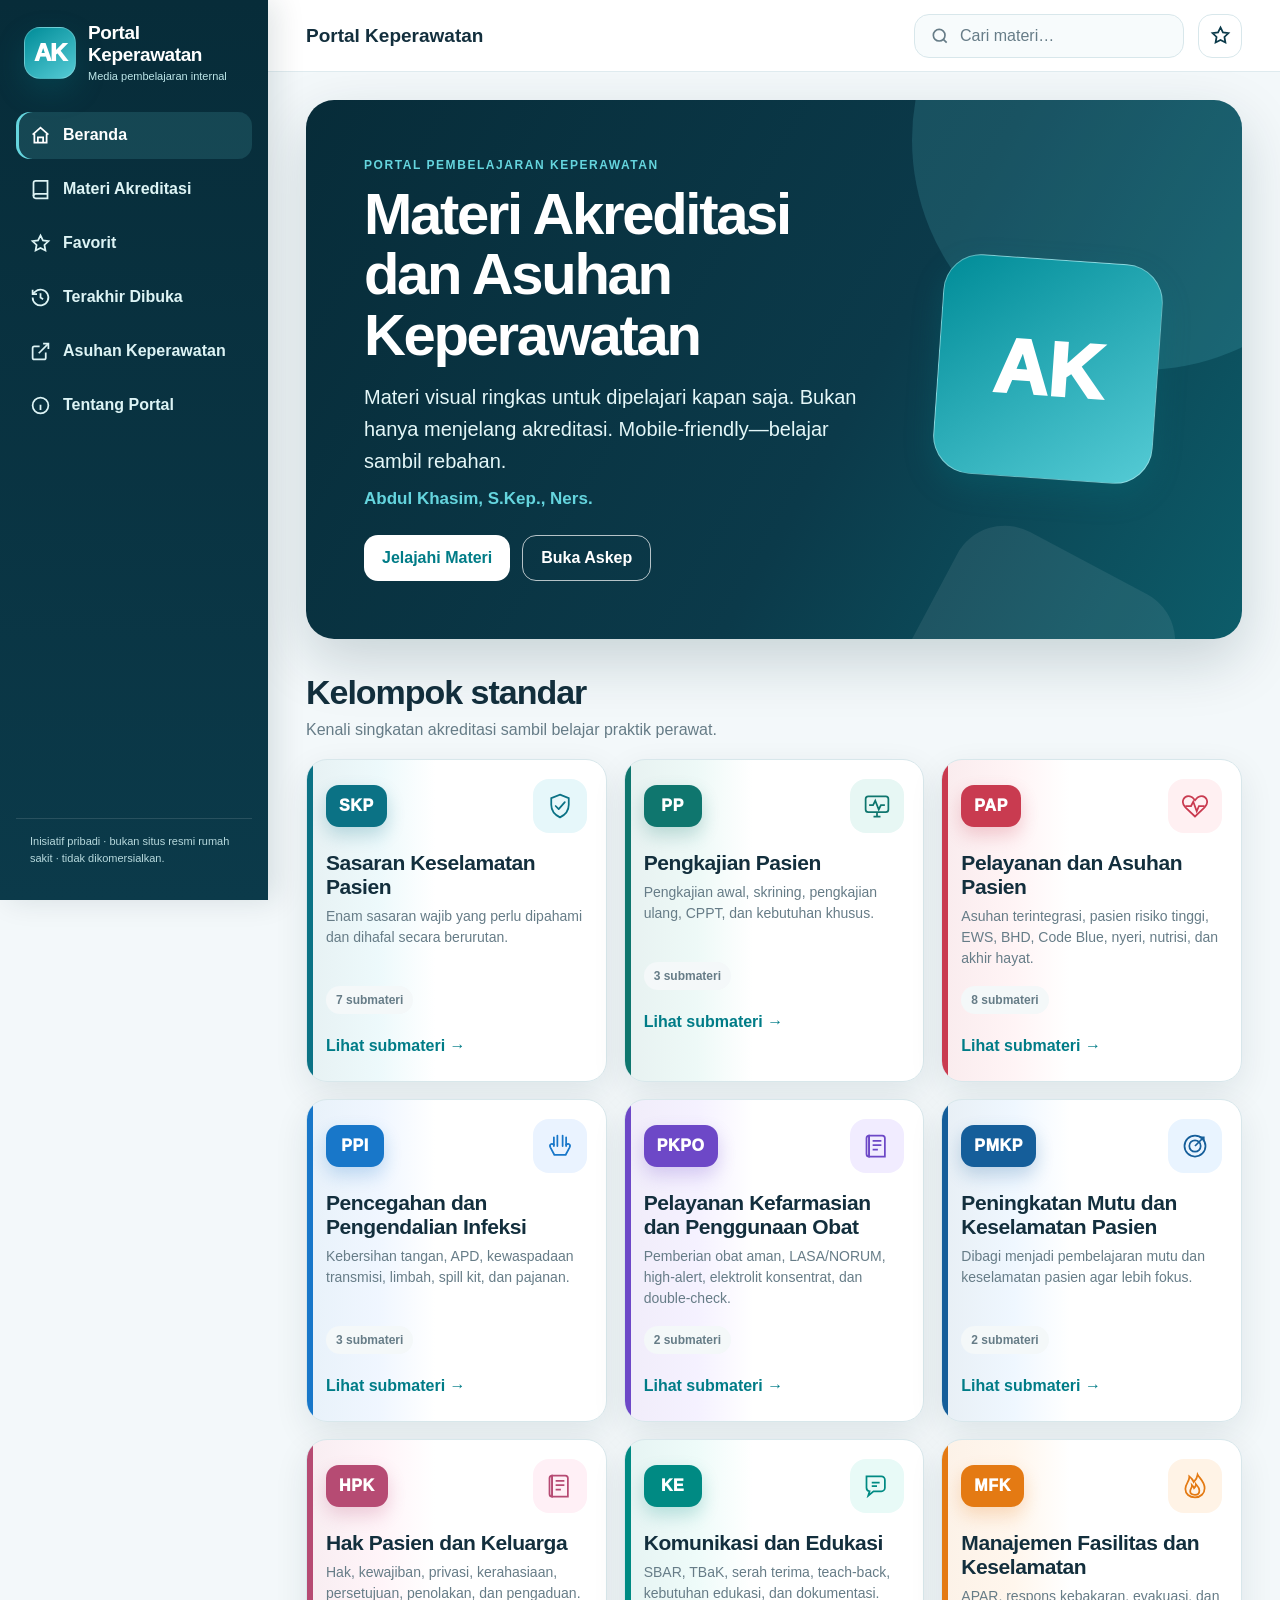
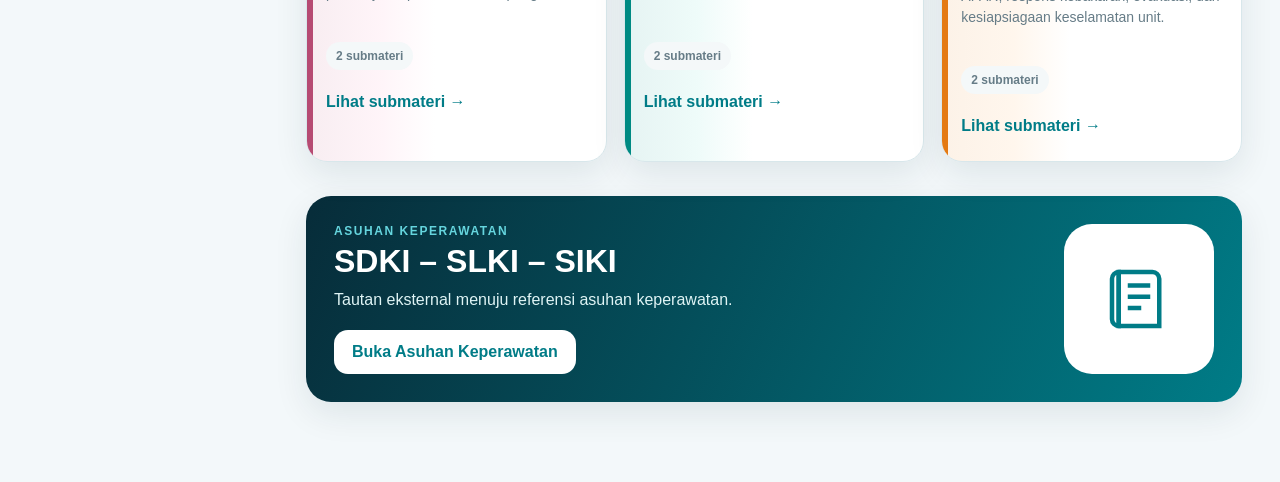
==== index.html @ 473ed7c1 "Add files via upload Fix poster assets v4.0.1" ====
<!DOCTYPE html>
<html lang="id">
<head>
<meta charset="utf-8">
  <meta name="viewport" content="width=device-width,initial-scale=1,viewport-fit=cover">
  <meta name="theme-color" content="#0B3A4A">
  <meta name="robots" content="noindex,nofollow,noarchive">
  <meta name="description" content="Portal pembelajaran keperawatan berdasarkan kelompok standar akreditasi dan submateri mandiri.">
  <link rel="manifest" href="manifest.webmanifest">
  <link rel="icon" href="assets/icons/icon-192.png">
  <link rel="apple-touch-icon" href="assets/icons/icon-192.png">
  <title>Portal Keperawatan</title>
  <link rel="stylesheet" href="assets/css/styles-v4-0-0.css?v=4.0.1">
</head>
<body>
<div class="ak-shell">
  <aside class="ak-sidebar">
    <div class="ak-brand"><div class="ak-logo-monogram" aria-label="Logo AK">AK</div><div><div class="ak-brand-title">Portal Keperawatan</div><div class="ak-brand-sub">Media pembelajaran internal</div></div></div>
    <nav class="ak-nav">
      <button class="ak-nav-btn" data-nav="home" data-route="#/home"><svg viewBox="0 0 24 24" fill="none" stroke="currentColor" stroke-width="2"><path d="m3 11 9-8 9 8"/><path d="M5 10v10h14V10"/><path d="M9 20v-6h6v6"/></svg><span>Beranda</span></button>
      <button class="ak-nav-btn" data-nav="library" data-route="#/library"><svg viewBox="0 0 24 24" fill="none" stroke="currentColor" stroke-width="2"><path d="M4 19.5A2.5 2.5 0 0 1 6.5 17H20"/><path d="M6.5 2H20v20H6.5A2.5 2.5 0 0 1 4 19.5v-15A2.5 2.5 0 0 1 6.5 2Z"/></svg><span>Materi Akreditasi</span></button>
      <button class="ak-nav-btn" data-nav="favorites" data-route="#/favorites"><svg viewBox="0 0 24 24" fill="none" stroke="currentColor" stroke-width="2"><path d="m12 2.7 2.8 5.7 6.3.9-4.6 4.4 1.1 6.3-5.6-3-5.6 3 1.1-6.3-4.6-4.4 6.3-.9Z"/></svg><span>Favorit</span></button>
      <button class="ak-nav-btn" data-nav="recent" data-route="#/recent"><svg viewBox="0 0 24 24" fill="none" stroke="currentColor" stroke-width="2"><path d="M3 12a9 9 0 1 0 3-6.7L3 8"/><path d="M3 3v5h5"/><path d="M12 7v5l3 2"/></svg><span>Terakhir Dibuka</span></button>
      <button class="ak-nav-btn" data-action="open-askep"><svg viewBox="0 0 24 24" fill="none" stroke="currentColor" stroke-width="2"><path d="M15 3h6v6"/><path d="m10 14 11-11"/><path d="M18 13v6a2 2 0 0 1-2 2H5a2 2 0 0 1-2-2V8a2 2 0 0 1 2-2h6"/></svg><span>Asuhan Keperawatan</span></button>
      <button class="ak-nav-btn" data-nav="about" data-route="#/about"><svg viewBox="0 0 24 24" fill="none" stroke="currentColor" stroke-width="2"><circle cx="12" cy="12" r="9"/><path d="M12 11v6M12 7h.01"/></svg><span>Tentang Portal</span></button>
    </nav>
    <div class="ak-nav-spacer"></div>
    <div class="ak-side-note">Inisiatif pribadi · bukan situs resmi rumah sakit · tidak dikomersialkan.
      <div class="ak-install-note">Di HP, pilih <b>Tambahkan ke layar utama</b> agar portal terbuka seperti aplikasi dan area belajar lebih luas.</div>
    </div>
  </aside>
  <div class="ak-main-column">
    <header class="ak-topbar">
      <button class="ak-mobile-brand" data-route="#/about" aria-label="Tentang Portal">
        <div class="ak-logo-monogram" aria-hidden="true">AK</div>
        <div class="ak-top-title">Portal Keperawatan</div>
      </button>
      <div class="ak-top-title">Portal Keperawatan</div>
      <button class="ak-search-trigger" data-action="open-search" aria-label="Cari materi"><svg viewBox="0 0 24 24" fill="none" stroke="currentColor" stroke-width="2"><circle cx="11" cy="11" r="7"/><path d="m20 20-4-4"/></svg><span>Cari materi…</span></button>
      <button class="ak-icon-btn ak-top-favorite" data-route="#/favorites" aria-label="Favorit"><svg viewBox="0 0 24 24" fill="none" stroke="currentColor" stroke-width="2"><path d="m12 2.7 2.8 5.7 6.3.9-4.6 4.4 1.1 6.3-5.6-3-5.6 3 1.1-6.3-4.6-4.4 6.3-.9Z"/></svg></button>
    </header>
    <main class="ak-content" id="mainContent"><div class="ak-empty">Memuat data Portal Keperawatan…</div></main>
  </div>
</div>
<nav class="ak-bottom-nav" id="bottomNav" aria-label="Navigasi utama">
  <button class="ak-bottom-btn" data-nav="home" data-route="#/home"><svg viewBox="0 0 24 24" fill="none" stroke="currentColor" stroke-width="2"><path d="m3 11 9-8 9 8"/><path d="M5 10v10h14V10"/><path d="M9 20v-6h6v6"/></svg><span>Beranda</span></button>
  <button class="ak-bottom-btn" data-nav="library" data-route="#/library"><svg viewBox="0 0 24 24" fill="none" stroke="currentColor" stroke-width="2"><path d="M4 19.5A2.5 2.5 0 0 1 6.5 17H20"/><path d="M6.5 2H20v20H6.5A2.5 2.5 0 0 1 4 19.5v-15A2.5 2.5 0 0 1 6.5 2Z"/></svg><span>Akreditasi</span></button>
  <button class="ak-bottom-btn" data-nav="favorites" data-route="#/favorites"><svg viewBox="0 0 24 24" fill="none" stroke="currentColor" stroke-width="2"><path d="m12 2.7 2.8 5.7 6.3.9-4.6 4.4 1.1 6.3-5.6-3-5.6 3 1.1-6.3-4.6-4.4 6.3-.9Z"/></svg><span>Favorit</span></button>
  <button class="ak-bottom-btn" data-action="open-askep"><svg viewBox="0 0 24 24" fill="none" stroke="currentColor" stroke-width="2"><path d="M15 3h6v6"/><path d="m10 14 11-11"/><path d="M18 13v6a2 2 0 0 1-2 2H5a2 2 0 0 1-2-2V8a2 2 0 0 1 2-2h6"/></svg><span>Askep</span></button>
</nav>
<button class="ak-focus-exit" id="focusExit" data-action="toggle-focus" aria-label="Keluar dari mode fokus">×</button>
<div class="ak-search-overlay" id="searchOverlay"><div class="ak-search-modal"><div class="ak-search-box"><svg viewBox="0 0 24 24" fill="none" stroke="currentColor" stroke-width="2"><circle cx="11" cy="11" r="7"/><path d="m20 20-4-4"/></svg><input class="ak-search-input" id="searchInput" placeholder="Cari SKP, PP, PAP, BHD, EWS, PMKP…"><button class="ak-search-close" data-action="close-search">×</button></div><div class="ak-search-results" id="searchResults"></div></div></div>
<div class="ak-lightbox" id="lightbox"><img id="lightboxImage" alt="Poster diperbesar"><div class="ak-lightbox-controls"><button data-action="zoom-lightbox" data-delta="-0.2">−</button><button data-action="zoom-lightbox" data-delta="0.2">+</button><button data-action="close-lightbox">×</button></div></div>
<div class="ak-toast" id="toast"></div>
<script src="assets/js/app-v4-0-0.js?v=4.0.1" defer></script>
</body>
</html>
---- assets/css/styles-v4-0-0.css ----
:root{--navy:#0B3A4A;--navy2:#072C39;--teal:#007C87;--cyan:#65D5DE;--page:#F3F8FA;--card:#fff;--text:#132F3D;--muted:#667C87;--line:#D8E7EB;--shadow:0 12px 34px rgba(7,44,57,.09);--radius:20px;--sidebar:268px;--top:72px;--bottom:72px;font-family:Inter,"Segoe UI",Roboto,Arial,sans-serif;color-scheme:light}
*{box-sizing:border-box}html{scroll-behavior:smooth}body{margin:0;background:var(--page);color:var(--text);font-size:16px}button,input{font:inherit}button{cursor:pointer}a{color:inherit}.hidden{display:none!important}
.ak-shell{min-height:100vh;display:grid;grid-template-columns:var(--sidebar) minmax(0,1fr)}
.ak-sidebar{position:fixed;inset:0 auto 0 0;width:var(--sidebar);background:linear-gradient(180deg,var(--navy2),var(--navy));color:white;padding:20px 16px;z-index:80;display:flex;flex-direction:column;box-shadow:8px 0 28px rgba(5,38,50,.12)}
.ak-brand{display:flex;align-items:center;gap:12px;padding:2px 8px 20px}.ak-logo{width:52px;height:52px;border-radius:16px;box-shadow:0 8px 20px rgba(0,0,0,.16)}.ak-brand-title{font-size:19px;font-weight:850;letter-spacing:-.02em}.ak-brand-sub{font-size:11px;color:#BDE6E9;margin-top:3px;line-height:1.35}
.ak-nav{display:grid;gap:7px;margin-top:8px}.ak-nav-btn{border:0;background:transparent;color:#DDF4F5;display:flex;align-items:center;gap:12px;text-align:left;padding:13px 14px;border-radius:14px;font-weight:730;transition:.2s}.ak-nav-btn svg{width:21px;height:21px}.ak-nav-btn:hover,.ak-nav-btn.active{background:rgba(101,213,222,.15);color:white}.ak-nav-btn.active{box-shadow:inset 3px 0 0 var(--cyan)}.ak-nav-spacer{flex:1}.ak-side-note{font-size:11px;line-height:1.5;color:#B7D9DD;padding:14px;border-top:1px solid rgba(255,255,255,.12)}
.ak-main-column{grid-column:2;min-width:0}.ak-topbar{height:var(--top);position:sticky;top:0;z-index:70;background:rgba(255,255,255,.94);backdrop-filter:blur(14px);border-bottom:1px solid rgba(216,231,235,.8);display:flex;align-items:center;padding:0 clamp(16px,3vw,38px);gap:14px}.ak-mobile-brand{display:none;align-items:center;gap:10px}.ak-mobile-brand img{width:42px;height:42px;border-radius:13px}.ak-top-title{font-weight:850;font-size:19px;white-space:nowrap}.ak-search-trigger{margin-left:auto;border:1px solid var(--line);background:#F7FBFC;border-radius:15px;padding:11px 15px;display:flex;gap:10px;align-items:center;color:var(--muted);min-width:270px;text-align:left}.ak-search-trigger svg{width:20px}.ak-icon-btn{width:44px;height:44px;border:1px solid var(--line);background:white;border-radius:14px;display:grid;place-items:center;color:var(--navy)}.ak-icon-btn svg{width:21px;height:21px}
.ak-content{max-width:1240px;margin:0 auto;padding:28px clamp(16px,3vw,38px) 70px}.ak-hero{position:relative;overflow:hidden;border-radius:28px;padding:clamp(28px,5vw,58px);background:linear-gradient(120deg,var(--navy2),var(--navy) 58%,#0E7580 130%);color:white;box-shadow:0 22px 58px rgba(7,44,57,.18)}.ak-hero:before{content:"";position:absolute;width:460px;height:460px;border-radius:50%;right:-130px;top:-190px;background:rgba(101,213,222,.16)}.ak-hero:after{content:"";position:absolute;width:240px;height:240px;border-radius:54px;right:90px;bottom:-150px;background:rgba(255,255,255,.08);transform:rotate(28deg)}.ak-hero-grid{display:grid;grid-template-columns:minmax(0,1.25fr) minmax(240px,.65fr);gap:24px;align-items:center;position:relative;z-index:1}.ak-eyebrow{font-size:12px;font-weight:850;letter-spacing:.13em;color:var(--cyan);text-transform:uppercase}.ak-hero h1{font-size:clamp(34px,5vw,58px);line-height:1.04;letter-spacing:-.04em;margin:12px 0 16px;max-width:790px}.hero-author{display:block;margin-top:10px;font-size:clamp(14px,1.5vw,17px);line-height:1.4;font-weight:800;color:var(--cyan);}.ak-hero p{font-size:clamp(16px,2vw,20px);line-height:1.6;color:#E4F7F8;max-width:720px;margin:0}.ak-hero-actions{display:flex;flex-wrap:wrap;gap:12px;margin-top:24px}.ak-btn{border:0;border-radius:14px;padding:13px 18px;font-weight:800;display:inline-flex;align-items:center;justify-content:center;gap:8px;text-decoration:none;transition:.2s}.ak-btn:hover{transform:translateY(-1px)}.ak-btn-primary{background:#18A6B3;color:white;box-shadow:0 10px 24px rgba(24,166,179,.25)}.ak-btn-secondary{background:white;color:var(--teal)}.ak-btn-outline{background:transparent;border:1.5px solid currentColor;color:var(--teal)}.ak-hero-art{display:grid;place-items:center}.ak-hero-mark{width:min(230px,76%);aspect-ratio:1;border-radius:34px;background:linear-gradient(145deg,rgba(255,255,255,.18),rgba(255,255,255,.05));border:1px solid rgba(255,255,255,.18);display:grid;place-items:center;transform:rotate(4deg);box-shadow:0 25px 45px rgba(0,0,0,.12)}.ak-hero-mark img{width:68%;transform:rotate(-4deg)}
.ak-section{margin-top:34px}.ak-section-head{display:flex;align-items:end;justify-content:space-between;gap:18px;margin-bottom:16px}.ak-section-head h2{font-size:clamp(25px,3vw,34px);letter-spacing:-.03em;margin:0 0 6px}.ak-section-head p{color:var(--muted);margin:0;line-height:1.55}.ak-text-link{border:0;background:transparent;color:var(--teal);font-weight:800;padding:8px}
.ak-grid{display:grid;grid-template-columns:repeat(3,minmax(0,1fr));gap:17px}.ak-card{background:white;border:1px solid var(--line);border-radius:21px;box-shadow:var(--shadow);overflow:hidden;transition:.2s;position:relative}.ak-card:hover{transform:translateY(-3px);box-shadow:0 18px 40px rgba(7,44,57,.13)}.ak-card-body{padding:19px}.ak-card-top{display:flex;justify-content:space-between;gap:12px;align-items:start}.ak-module-icon{width:54px;height:54px;border-radius:16px;display:grid;place-items:center;padding:13px}.ak-module-icon svg{width:100%;height:100%}.ak-fav{border:0;background:#F5F9FA;color:#8AA0AA;width:40px;height:40px;border-radius:13px;display:grid;place-items:center}.ak-fav.active{color:#E63957;background:#FFF0F3}.ak-fav svg{width:21px}.ak-card h3{font-size:21px;letter-spacing:-.02em;margin:16px 0 7px}.ak-card p{margin:0;color:var(--muted);line-height:1.5;font-size:14px;min-height:63px}.ak-meta-row{display:flex;gap:8px;flex-wrap:wrap;margin-top:17px}.ak-chip{display:inline-flex;align-items:center;gap:6px;padding:7px 10px;border-radius:999px;font-size:12px;font-weight:800;background:#F4F8F9;color:var(--muted)}.ak-card-action{margin-top:16px;display:flex;align-items:center;justify-content:space-between}.ak-open{border:0;background:transparent;color:var(--teal);font-weight:850;padding:7px 0}.ak-open:after{content:" →"}.ak-empty{padding:38px;background:white;border:1px dashed #BBD1D6;border-radius:22px;text-align:center;color:var(--muted)}
.ak-askep{background:linear-gradient(115deg,var(--navy2),var(--teal));border-radius:25px;padding:28px;color:white;display:grid;grid-template-columns:1fr auto;gap:24px;align-items:center;box-shadow:var(--shadow)}.ak-askep h2{font-size:32px;margin:5px 0 8px}.ak-askep p{margin:0 0 18px;color:#DFF4F5;line-height:1.55;max-width:760px}.ak-askep-art{width:150px;height:150px;border-radius:28px;background:white;display:grid;place-items:center;color:var(--teal)}.ak-askep-art svg{width:72px}
.ak-continue{display:grid;grid-template-columns:auto 1fr auto;align-items:center;gap:15px;background:white;border:1px solid var(--line);border-radius:20px;padding:16px;box-shadow:var(--shadow)}.ak-continue .ak-module-icon{width:48px;height:48px}.ak-continue h3{margin:0 0 4px}.ak-continue p{margin:0;color:var(--muted);font-size:13px}
.ak-page-head{display:flex;align-items:center;gap:16px;margin-bottom:20px}.ak-page-head h1{font-size:clamp(30px,4vw,44px);letter-spacing:-.04em;margin:0}.ak-page-head p{color:var(--muted);margin:5px 0 0}.ak-back{width:44px;height:44px;border:1px solid var(--line);background:white;border-radius:14px;display:grid;place-items:center}.ak-back svg{width:21px}
.ak-module-hero{border-radius:26px;padding:28px;background:linear-gradient(120deg,var(--navy2),var(--navy));color:white;position:relative;overflow:hidden}.ak-module-hero:after{content:"";position:absolute;width:320px;height:320px;border-radius:50%;right:-100px;top:-160px;background:color-mix(in srgb,var(--module) 55%,transparent)}.ak-module-hero-grid{position:relative;z-index:1;display:grid;grid-template-columns:1fr auto;gap:20px;align-items:center}.ak-module-hero h1{font-size:clamp(31px,4.5vw,49px);line-height:1.05;letter-spacing:-.04em;margin:9px 0 11px}.ak-module-hero p{margin:0;color:#E2F4F5;line-height:1.55;max-width:760px}.ak-module-bigicon{width:105px;height:105px;border-radius:28px;display:grid;place-items:center;padding:25px;background:rgba(255,255,255,.12);color:white;border:1px solid rgba(255,255,255,.18)}.ak-module-bigicon svg{width:100%}.ak-module-meta{display:flex;flex-wrap:wrap;gap:8px;margin-top:18px}.ak-dark-chip{background:rgba(255,255,255,.1);border:1px solid rgba(255,255,255,.15);padding:8px 11px;border-radius:999px;font-size:12px;font-weight:800}.ak-module-fav{position:absolute;right:20px;bottom:20px;z-index:2;border:0;width:44px;height:44px;border-radius:14px;background:rgba(255,255,255,.12);color:white;display:grid;place-items:center}.ak-module-fav.active{background:white;color:#E63957}.ak-module-fav svg{width:22px}
.ak-notice{margin-top:14px;border:1px solid #F2D38A;background:#FFF8E7;color:#7A4A00;border-radius:16px;padding:14px 16px;line-height:1.5;font-size:14px;display:flex;gap:10px}.ak-notice svg{width:21px;flex:none}
.ak-tabs{display:flex;gap:8px;overflow:auto;position:sticky;top:calc(var(--top) + 8px);z-index:50;background:rgba(243,248,250,.95);backdrop-filter:blur(10px);padding:16px 0 11px;margin-top:10px;scrollbar-width:none}.ak-tabs::-webkit-scrollbar{display:none}.ak-tab{border:1px solid var(--line);background:white;color:var(--muted);border-radius:999px;padding:11px 17px;font-weight:820;white-space:nowrap}.ak-tab.active{background:var(--module);border-color:var(--module);color:white;box-shadow:0 8px 18px color-mix(in srgb,var(--module) 25%,transparent)}
.ak-panel{display:none;animation:fade .22s ease}.ak-panel.active{display:block}@keyframes fade{from{opacity:.4;transform:translateY(4px)}to{opacity:1;transform:none}}
.ak-learning{display:grid;grid-template-columns:205px minmax(0,1fr);gap:18px;align-items:start}.ak-slide-rail{display:grid;gap:10px;max-height:72vh;overflow:auto;position:sticky;top:calc(var(--top) + 82px);padding-right:4px}.ak-thumb{border:1px solid var(--line);background:white;border-radius:15px;padding:8px;text-align:left;color:var(--muted);font-size:12px;font-weight:700;display:grid;grid-template-columns:48px 1fr;gap:8px;align-items:center}.ak-thumb.active{border-color:var(--module);box-shadow:0 0 0 2px color-mix(in srgb,var(--module) 16%,transparent);color:var(--text)}.ak-thumb-preview{height:48px;border-radius:10px;background:var(--soft);overflow:hidden;display:grid;place-items:center;color:var(--module)}.ak-thumb-preview img{width:100%;height:100%;object-fit:cover}.ak-thumb-preview svg{width:25px}.ak-slide-card{background:white;border:1px solid var(--line);border-radius:24px;box-shadow:var(--shadow);overflow:hidden}.ak-slide-stage{min-height:560px;background:linear-gradient(145deg,#F7FBFC,#EDF5F7);display:grid;place-items:center;padding:18px;position:relative}.ak-slide-stage img{max-width:100%;max-height:72vh;object-fit:contain;border-radius:13px;box-shadow:0 12px 30px rgba(7,44,57,.12);cursor:zoom-in}.ak-slide-html{width:100%;max-width:920px}.ak-slide-caption{padding:18px 20px;border-top:1px solid var(--line)}.ak-slide-caption h3{margin:0 0 6px;font-size:21px}.ak-slide-caption p{margin:0;color:var(--muted);line-height:1.5}.ak-slide-controls{display:grid;grid-template-columns:1fr auto 1fr;align-items:center;padding:12px 16px 16px;gap:10px}.ak-slide-controls .ak-btn:last-child{justify-self:end}.ak-counter{font-size:13px;color:var(--muted);font-weight:800}.ak-mobile-dots{display:none;justify-content:center;gap:6px;padding-top:12px}.ak-dot{width:8px;height:8px;border-radius:50%;background:#BCD0D5}.ak-dot.active{width:22px;border-radius:99px;background:var(--module)}
.ak-summary-grid{display:grid;grid-template-columns:repeat(3,minmax(0,1fr));gap:14px}.ak-summary-card{background:white;border:1px solid var(--line);border-radius:19px;padding:18px;box-shadow:0 8px 23px rgba(7,44,57,.06);position:relative;overflow:hidden}.ak-summary-card:before{content:"";position:absolute;left:0;top:0;bottom:0;width:5px;background:var(--module)}.ak-summary-card h3{font-size:18px;margin:0 0 8px}.ak-summary-card p{margin:0;color:var(--muted);line-height:1.5;font-size:14px}.ak-do-grid{display:grid;grid-template-columns:1fr 1fr;gap:16px;margin-top:20px}.ak-do,.ak-dont{border-radius:21px;padding:20px}.ak-do{background:#ECFDF3;border:1px solid #ABEFC6}.ak-dont{background:#FEF3F2;border:1px solid #FECDCA}.ak-do h3{color:#067647}.ak-dont h3{color:#B42318}.ak-list{list-style:none;padding:0;margin:0;display:grid;gap:10px}.ak-list li{display:flex;gap:10px;line-height:1.45}.ak-list-mark{width:22px;height:22px;border-radius:50%;display:grid;place-items:center;flex:none;font-weight:900}.ak-do .ak-list-mark{background:#D1FADF;color:#067647}.ak-dont .ak-list-mark{background:#FEE4E2;color:#B42318}
.ak-quiz{max-width:820px;margin:auto}.ak-quiz-card{background:white;border:1px solid var(--line);border-radius:24px;padding:clamp(20px,4vw,34px);box-shadow:var(--shadow)}.ak-quiz-progress{height:8px;border-radius:99px;background:#E5EEF1;overflow:hidden;margin-bottom:18px}.ak-quiz-progress span{display:block;height:100%;background:var(--module);transition:.25s}.ak-quiz-label{font-size:13px;font-weight:850;color:var(--module);text-transform:uppercase;letter-spacing:.08em}.ak-quiz h2{font-size:clamp(23px,3.2vw,32px);line-height:1.3;margin:10px 0 20px}.ak-options{display:grid;gap:11px}.ak-option{border:1.5px solid var(--line);background:white;border-radius:15px;padding:14px 16px;text-align:left;font-weight:720;color:var(--text);display:grid;grid-template-columns:32px 1fr;gap:10px;align-items:start}.ak-option:hover{border-color:var(--module);background:var(--soft)}.ak-option.correct{border-color:#17B26A;background:#ECFDF3;color:#067647}.ak-option.wrong{border-color:#F04438;background:#FEF3F2;color:#B42318}.ak-option-letter{width:28px;height:28px;border-radius:9px;background:#F1F6F7;display:grid;place-items:center}.ak-feedback{margin-top:16px;border-radius:16px;padding:15px 16px;line-height:1.5}.ak-feedback.good{background:#ECFDF3;color:#067647;border:1px solid #ABEFC6}.ak-feedback.bad{background:#FEF3F2;color:#B42318;border:1px solid #FECDCA}.ak-quiz-actions{display:flex;justify-content:flex-end;gap:10px;margin-top:17px}.ak-score{text-align:center;padding:18px}.ak-score-ring{width:142px;height:142px;border-radius:50%;display:grid;place-items:center;margin:0 auto 18px;background:conic-gradient(var(--module) var(--score),#E5EEF1 0);position:relative}.ak-score-ring:after{content:"";position:absolute;inset:12px;background:white;border-radius:50%}.ak-score-num{position:relative;z-index:1;font-size:31px;font-weight:900}.ak-score h2{margin-bottom:8px}.ak-score p{color:var(--muted)}
.ak-refs{display:grid;gap:11px}.ak-ref{background:white;border:1px solid var(--line);border-radius:18px;padding:16px 18px;display:flex;justify-content:space-between;gap:14px;align-items:center;text-decoration:none}.ak-ref:hover{border-color:var(--module);color:var(--module)}.ak-ref small{display:block;color:var(--muted);margin-top:4px}.ak-disclaimer{margin-top:18px;color:var(--muted);font-size:13px;line-height:1.6;background:white;border:1px solid var(--line);border-radius:17px;padding:16px}
.ak-about{display:grid;grid-template-columns:1.2fr .8fr;gap:20px}.ak-about-card{background:white;border:1px solid var(--line);border-radius:22px;padding:23px;box-shadow:var(--shadow)}.ak-about-card h2,.ak-about-card h3{margin-top:0}.ak-about-card p,.ak-about-card li{color:var(--muted);line-height:1.65}.ak-about-logo{display:grid;place-items:center;background:linear-gradient(135deg,var(--navy2),var(--teal));color:white}.ak-about-logo img{width:150px;border-radius:36px;margin-bottom:16px}.ak-about-logo h2{margin:0}.ak-about-logo p{color:#DFF4F5;text-align:center}
.ak-search-overlay{position:fixed;inset:0;background:rgba(4,31,41,.55);backdrop-filter:blur(8px);z-index:200;display:none;padding:7vh 16px}.ak-search-overlay.open{display:block}.ak-search-modal{max-width:760px;margin:auto;background:white;border-radius:24px;box-shadow:0 30px 80px rgba(0,0,0,.25);overflow:hidden}.ak-search-box{display:flex;align-items:center;border-bottom:1px solid var(--line);padding:15px}.ak-search-box svg{width:24px;color:var(--muted)}.ak-search-input{border:0;outline:0;flex:1;padding:8px 12px;font-size:19px}.ak-search-close{border:0;background:#F1F6F7;border-radius:11px;width:38px;height:38px}.ak-search-results{max-height:65vh;overflow:auto;padding:10px}.ak-search-item{width:100%;border:0;background:white;border-radius:15px;padding:13px;display:grid;grid-template-columns:45px 1fr auto;gap:12px;align-items:center;text-align:left}.ak-search-item:hover{background:#F1F8F9}.ak-search-item .ak-module-icon{width:45px;height:45px;padding:11px}.ak-search-item h4{margin:0 0 4px}.ak-search-item p{margin:0;color:var(--muted);font-size:13px}.ak-search-empty{padding:28px;text-align:center;color:var(--muted)}
.ak-lightbox{position:fixed;inset:0;background:rgba(0,0,0,.88);z-index:300;display:none;align-items:center;justify-content:center;padding:20px}.ak-lightbox.open{display:flex}.ak-lightbox img{max-width:92vw;max-height:88vh;object-fit:contain;transition:transform .2s}.ak-lightbox-controls{position:absolute;top:16px;right:16px;display:flex;gap:8px}.ak-lightbox-controls button{border:0;background:rgba(255,255,255,.12);color:white;width:44px;height:44px;border-radius:14px;font-size:20px}.ak-toast{position:fixed;left:50%;bottom:92px;transform:translate(-50%,20px);background:var(--navy2);color:white;padding:12px 17px;border-radius:14px;z-index:350;opacity:0;pointer-events:none;transition:.25s;box-shadow:0 12px 35px rgba(0,0,0,.22)}.ak-toast.show{opacity:1;transform:translate(-50%,0)}
.ak-bottom-nav{display:none;position:fixed;bottom:0;left:0;right:0;height:var(--bottom);background:rgba(255,255,255,.97);backdrop-filter:blur(14px);border-top:1px solid var(--line);z-index:90;padding-bottom:env(safe-area-inset-bottom)}.ak-bottom-btn{border:0;background:transparent;color:#728891;display:flex;flex-direction:column;align-items:center;justify-content:center;gap:3px;font-size:10px;font-weight:800}.ak-bottom-btn svg{width:22px;height:22px}.ak-bottom-btn.active{color:var(--teal)}
/* native learning visuals */
.ak-visual-title{font-size:clamp(25px,3vw,36px);margin:0 0 7px;letter-spacing:-.03em}.ak-visual-sub{color:var(--muted);line-height:1.55;margin:0 0 20px}.ak-visual-grid{display:grid;grid-template-columns:repeat(3,1fr);gap:14px}.ak-visual-card{background:white;border:1px solid var(--line);border-radius:18px;padding:18px}.ak-visual-card h3{margin:0 0 8px;font-size:18px}.ak-visual-card p{margin:0;color:var(--muted);line-height:1.5;font-size:14px}.ak-step-badge{width:42px;height:42px;border-radius:13px;display:grid;place-items:center;background:var(--soft);color:var(--module);font-weight:900;font-size:20px;margin-bottom:12px}.ak-sbar{display:grid;grid-template-columns:repeat(4,1fr);gap:12px}.ak-sbar-card{background:white;border:1px solid var(--line);border-radius:19px;padding:17px}.ak-sbar-letter{font-size:37px;font-weight:950;color:var(--module)}.ak-sbar-card h3{margin:0 0 7px}.ak-sbar-card p{margin:0;color:var(--muted);font-size:13px;line-height:1.5}.ak-dialogue{display:grid;gap:12px}.ak-bubble{max-width:85%;padding:14px 16px;border-radius:18px;background:white;border:1px solid var(--line);line-height:1.5}.ak-bubble.right{justify-self:end;background:var(--soft);border-color:color-mix(in srgb,var(--module) 25%,var(--line))}.ak-bubble b{display:block;color:var(--module);margin-bottom:4px}.ak-cycle{display:flex;align-items:stretch;gap:9px;overflow:auto}.ak-cycle-item{min-width:145px;flex:1;background:white;border:1px solid var(--line);border-radius:17px;padding:15px;text-align:center}.ak-cycle-arrow{display:grid;place-items:center;color:var(--module);font-weight:900}.ak-pop-grid{display:grid;grid-template-columns:repeat(3,1fr);gap:14px}.ak-pop-card{background:white;border:1px solid var(--line);border-top:5px solid var(--module);border-radius:19px;padding:19px}.ak-pop-card h3{font-size:23px;margin:0 0 9px}.ak-pop-card p{margin:0;color:var(--muted);line-height:1.55}.ak-table-wrap{overflow:auto;background:white;border:1px solid var(--line);border-radius:18px}.ak-table{border-collapse:collapse;width:100%;min-width:760px;font-size:13px}.ak-table th,.ak-table td{border:1px solid #DCE7EA;padding:10px;text-align:center}.ak-table th{background:#0E1C33;color:white}.ak-table td:first-child{text-align:left;font-weight:800;background:#F6F9FA}.score0{background:#27C665;color:white}.score1{background:#FFE45D}.score2{background:#FF7A16;color:white}.score3{background:#F34545;color:white}.ak-trigger-grid{display:grid;grid-template-columns:repeat(4,1fr);gap:12px}.ak-trigger{border-radius:18px;padding:18px;background:white;border:1px solid var(--line)}.ak-trigger strong{font-size:25px;color:var(--module);display:block;margin-bottom:8px}.ak-trigger p{color:var(--muted);margin:0;line-height:1.5;font-size:14px}
@media(max-width:1050px){.ak-grid{grid-template-columns:repeat(2,minmax(0,1fr))}.ak-summary-grid{grid-template-columns:repeat(2,minmax(0,1fr))}.ak-visual-grid{grid-template-columns:repeat(2,1fr)}.ak-about{grid-template-columns:1fr}.ak-hero-grid{grid-template-columns:1fr}.ak-hero-art{display:none}.ak-learning{grid-template-columns:165px minmax(0,1fr)}}
@media(max-width:820px){:root{--top:64px}.ak-shell{display:block}.ak-sidebar{display:none}.ak-main-column{grid-column:auto}.ak-topbar{height:var(--top);padding:0 13px}.ak-mobile-brand{display:flex}.ak-top-title{display:none}.ak-search-trigger{min-width:0;width:44px;height:44px;padding:0;display:grid;place-items:center;margin-left:auto}.ak-search-trigger span{display:none}.ak-content{padding:17px 12px calc(var(--bottom) + 30px)}.ak-bottom-nav{display:grid;grid-template-columns:repeat(5,1fr)}.ak-hero{padding:29px 22px;border-radius:23px}.ak-hero h1{font-size:37px}.ak-section{margin-top:27px}.ak-learning{grid-template-columns:1fr}.ak-slide-rail{display:none}.ak-slide-stage{min-height:400px;padding:10px}.ak-slide-stage img{max-height:64vh}.ak-mobile-dots{display:flex}.ak-tabs{top:var(--top);margin-inline:-12px;padding-inline:12px}.ak-module-hero{border-radius:22px;padding:23px}.ak-module-bigicon{display:none}.ak-module-fav{right:14px;bottom:14px}.ak-slide-controls{position:sticky;bottom:calc(var(--bottom) + 4px);background:white;z-index:20;border-top:1px solid var(--line);padding:10px}.ak-slide-card{border-radius:20px}.ak-askep{grid-template-columns:1fr}.ak-askep-art{display:none}.ak-about-logo img{width:120px}}
@media(max-width:600px){body{font-size:15px}.ak-grid{grid-template-columns:1fr}.ak-summary-grid{grid-template-columns:1fr}.ak-do-grid{grid-template-columns:1fr}.ak-section-head{display:block}.ak-section-head .ak-text-link{padding-left:0}.ak-hero h1{font-size:34px}.ak-hero-actions{display:grid}.ak-hero-actions .ak-btn{width:100%}.ak-module-hero h1{font-size:32px;padding-right:32px}.ak-module-hero-grid{grid-template-columns:1fr}.ak-slide-stage{min-height:350px}.ak-slide-controls .ak-btn{padding:11px 13px}.ak-continue{grid-template-columns:auto 1fr}.ak-continue>.ak-btn{grid-column:1/-1;width:100%}.ak-visual-grid,.ak-pop-grid,.ak-trigger-grid{grid-template-columns:1fr}.ak-sbar{grid-template-columns:1fr 1fr}.ak-cycle{display:grid}.ak-cycle-arrow{transform:rotate(90deg)}.ak-table{font-size:12px}.ak-search-overlay{padding:12px}.ak-search-modal{border-radius:20px}.ak-page-head h1{font-size:31px}.ak-askep h2{font-size:27px}}

.ak-logo-monogram{display:grid;place-items:center;flex:0 0 auto;width:52px;height:52px;border-radius:16px;background:linear-gradient(145deg,#0E7480,#27C2CE);color:#fff;font-weight:900;font-size:24px;letter-spacing:-.06em;border:1px solid rgba(255,255,255,.22);box-shadow:0 8px 20px rgba(0,0,0,.16)}
.ak-mobile-brand .ak-logo-monogram{width:42px;height:42px;border-radius:13px;font-size:20px}.ak-logo-hero{width:68%;height:auto;aspect-ratio:1;border-radius:28px;font-size:clamp(58px,7vw,92px);transform:rotate(-4deg)}.ak-about-logo .ak-logo-monogram{width:120px;height:120px;border-radius:30px;font-size:54px;margin:0 auto 18px}.ak-runtime-error{margin:28px;padding:22px;border:1px solid #F5C2C0;background:#FFF4F3;border-radius:18px;color:#7A271A}.ak-runtime-error h2{margin:0 0 8px}.ak-runtime-error code{display:block;margin-top:12px;padding:12px;background:#fff;border-radius:10px;overflow:auto;white-space:pre-wrap}.ak-missing-asset{display:grid;place-items:center;min-height:320px;padding:28px;text-align:center;color:var(--muted);background:linear-gradient(145deg,#F4FAFB,#fff);border:1px dashed var(--line);border-radius:18px}

/* v2.1 responsive, Drive assets, deeper learning */
.ak-hero-compact{padding:34px 42px;min-height:250px}
.ak-hero-compact .ak-hero-actions{display:none}
.ak-hero-compact h1{font-size:clamp(32px,4.3vw,52px);margin-bottom:12px}
.ak-back{width:42px;height:42px;flex:0 0 42px}
.ak-back svg{width:20px;height:20px}
.ak-slide-stage{height:clamp(430px,66vh,760px);min-height:0;padding:14px}
.ak-slide-stage .ak-poster-image{display:block;width:100%;height:100%;max-width:1120px;max-height:100%;object-fit:contain;border-radius:14px}
.ak-slide-caption{padding:18px 20px 14px}
.ak-slide-caption h3{font-size:22px;line-height:1.3;overflow:visible;white-space:normal;overflow-wrap:anywhere}
.ak-slide-caption p{font-size:15px}
.ak-slide-controls{padding:10px 16px 16px}
.ak-slide-controls .ak-btn{min-height:42px;padding:10px 14px;gap:6px}
.ak-slide-controls .ak-btn svg{width:18px;height:18px;flex:0 0 18px}
.ak-slide-controls .ak-btn:disabled{opacity:.38;cursor:not-allowed;transform:none}
.ak-ref{min-height:70px;padding:14px 16px}
.ak-ref-icon{width:22px;height:22px;flex:0 0 22px;display:grid;place-items:center}
.ak-ref-icon svg,.ak-ref>svg{width:20px!important;height:20px!important;max-width:20px!important}
.ak-deep-grid{display:grid;grid-template-columns:repeat(2,minmax(0,1fr));gap:15px}
.ak-deep-card{background:white;border:1px solid var(--line);border-radius:20px;padding:20px;box-shadow:var(--shadow)}
.ak-deep-card h3{margin:0 0 10px;font-size:19px}
.ak-deep-card ul{margin:0;padding-left:20px;color:var(--muted);line-height:1.58}
.ak-deep-card li+li{margin-top:7px}
.ak-feedback p{margin:9px 0 0;line-height:1.55}
.ak-option-review{margin-top:14px;border-top:1px solid rgba(0,0,0,.08);padding-top:12px}
.ak-option-review summary{cursor:pointer;font-weight:800}
.ak-option-review ol{padding-left:22px;margin:12px 0 0}
.ak-option-review li{padding:8px 0;color:var(--muted)}
.ak-option-review li strong,.ak-option-review li span{display:block}
.ak-option-review li span{margin-top:4px;line-height:1.45}
.ak-option-review li.is-correct strong{color:#067647}
.ak-full-material{max-width:1000px;margin:auto}
.ak-full-head{margin-bottom:18px}
.ak-full-head h2{font-size:clamp(28px,3.5vw,40px);margin:0 0 7px}
.ak-full-head p{margin:0;color:var(--muted)}
.ak-full-list{counter-reset:item;list-style:none;margin:0;padding:0;display:grid;grid-template-columns:repeat(2,minmax(0,1fr));gap:10px}
.ak-full-list li{counter-increment:item;display:grid;grid-template-columns:38px 1fr;gap:10px;align-items:start;background:white;border:1px solid var(--line);border-radius:16px;padding:13px;line-height:1.5}
.ak-full-list li:before{content:counter(item);width:34px;height:34px;border-radius:11px;background:var(--soft);color:var(--module);display:grid;place-items:center;font-weight:900}
.ak-duty-list{grid-template-columns:1fr}
.ak-practice-box{max-width:920px;margin:auto;background:white;border:1px solid var(--line);border-radius:22px;padding:24px}
.ak-practice-box h2{margin:0 0 8px}
.ak-practice-box>p{color:var(--muted);line-height:1.6}
.ak-practice-box details{margin-top:18px;border:1px solid var(--line);border-radius:15px;padding:14px}
.ak-practice-box summary{cursor:pointer;font-weight:850}
.ak-practice-columns{display:grid;grid-template-columns:1fr 1fr;gap:18px;margin-top:14px}
.ak-practice-columns li{margin-bottom:8px;line-height:1.45;color:var(--muted)}
.ak-content{padding-bottom:calc(80px + env(safe-area-inset-bottom))}
.ak-bottom-nav{height:calc(var(--bottom) + env(safe-area-inset-bottom))}
@media(max-width:1050px){
 .ak-deep-grid{grid-template-columns:1fr}
 .ak-full-list{grid-template-columns:1fr}
}
@media(max-width:820px){
 .ak-hero-compact{padding:22px 20px;min-height:0}
 .ak-hero-compact h1{font-size:32px;line-height:1.08;margin:9px 0}
 .ak-hero-compact p{font-size:15px;line-height:1.5}
 .ak-slide-stage{height:auto;min-height:0;padding:8px;background:#F4F9FA}
 .ak-slide-stage .ak-poster-image{width:100%;height:auto;max-height:none;border-radius:11px}
 .ak-slide-caption{padding:16px 16px 10px}
 .ak-slide-caption h3{font-size:21px}
 .ak-slide-controls{position:static;bottom:auto;border-top:0;padding:10px 12px 16px;grid-template-columns:minmax(0,1fr) auto minmax(0,1fr)}
 .ak-slide-controls .ak-btn{width:100%;min-width:0}
 .ak-slide-controls .ak-btn span{white-space:nowrap}
 .ak-content{padding-bottom:calc(var(--bottom) + env(safe-area-inset-bottom) + 38px)}
 .ak-tabs{max-width:100vw}
}
@media(max-width:600px){
 .ak-hero-compact h1{font-size:28px}
 .ak-slide-controls{gap:7px}
 .ak-slide-controls .ak-btn{font-size:13px;padding:10px 9px}
 .ak-slide-controls .ak-btn svg{width:16px;height:16px}
 .ak-counter{font-size:12px;white-space:nowrap}
 .ak-full-list li{grid-template-columns:34px 1fr;padding:11px}
 .ak-full-list li:before{width:30px;height:30px}
 .ak-practice-columns{grid-template-columns:1fr}
 .ak-deep-card{padding:17px}
}



/* v2.2 mobile learning polish */
.ak-mobile-module-head,.ak-focus-trigger,.ak-focus-exit,.ak-mobile-footer{display:none}
.ak-slide-title-row{display:flex;align-items:flex-start;justify-content:space-between;gap:14px}
.ak-slide-title-row h3{min-width:0;margin:0}
.ak-focus-trigger{border:1px solid var(--line);background:#F5FAFB;color:var(--teal);border-radius:12px;padding:8px 11px;align-items:center;gap:6px;font-weight:820;white-space:nowrap;flex:0 0 auto}
.ak-bottom-nav{transition:transform .24s ease,opacity .24s ease}
.ak-bottom-nav.is-hidden{transform:translateY(calc(100% + env(safe-area-inset-bottom)));opacity:.2;pointer-events:none}
.ak-focus-exit{position:fixed;z-index:300;right:max(12px,env(safe-area-inset-right));top:max(12px,env(safe-area-inset-top));width:42px;height:42px;border:1px solid rgba(255,255,255,.32);border-radius:50%;background:rgba(7,44,57,.9);color:#fff;font-size:27px;line-height:1;place-items:center;box-shadow:0 10px 28px rgba(0,0,0,.25)}
body.ak-focus-mode .ak-focus-exit{display:grid}
body.ak-focus-mode .ak-sidebar,
body.ak-focus-mode .ak-topbar,
body.ak-focus-mode .ak-bottom-nav,
body.ak-focus-mode .ak-mobile-module-head,
body.ak-focus-mode .ak-page-head,
body.ak-focus-mode .ak-module-hero,
body.ak-focus-mode .ak-notice,
body.ak-focus-mode .ak-tabs{display:none!important}
body.ak-focus-mode .ak-shell{display:block;min-height:100dvh}
body.ak-focus-mode .ak-main-column{grid-column:auto}
body.ak-focus-mode .ak-content{max-width:none;padding:8px max(8px,env(safe-area-inset-left)) max(10px,env(safe-area-inset-bottom))}
body.ak-focus-mode .ak-learning{display:block}
body.ak-focus-mode .ak-slide-rail,
body.ak-focus-mode .ak-mobile-dots{display:none!important}
body.ak-focus-mode .ak-slide-card{border:0;border-radius:0;box-shadow:none;background:#fff}
body.ak-focus-mode .ak-slide-stage{height:calc(100dvh - 190px);min-height:300px;padding:6px;border-radius:0;background:#fff}
body.ak-focus-mode .ak-slide-stage .ak-poster-image{width:100%;height:100%;max-width:none;max-height:100%;object-fit:contain}
body.ak-focus-mode .ak-slide-caption{padding:8px 8px 4px}
body.ak-focus-mode .ak-slide-caption p{margin-top:4px}
body.ak-focus-mode .ak-focus-trigger{display:none!important}
body.ak-focus-mode .ak-slide-controls{position:static!important;padding:7px 8px max(8px,env(safe-area-inset-bottom));border-top:1px solid var(--line);background:#fff}

@media(max-width:820px){
 :root{--top:54px;--bottom:58px}
 .ak-topbar{position:relative;top:auto;height:var(--top);padding:0 12px;gap:9px}
 .ak-mobile-brand{display:flex;border:0;background:transparent;padding:0;align-items:center;color:inherit}
 .ak-mobile-brand .ak-logo-monogram{width:40px;height:40px;border-radius:12px;font-size:19px}
 .ak-top-favorite{display:none}
 .ak-search-trigger{width:40px;height:40px;border-radius:13px}
 body.ak-is-module .ak-topbar{display:none}
 .ak-content{padding:14px 10px calc(var(--bottom) + env(safe-area-inset-bottom) + 24px)}
 .ak-bottom-nav{height:calc(var(--bottom) + env(safe-area-inset-bottom));grid-template-columns:repeat(4,1fr);padding-bottom:env(safe-area-inset-bottom)}
 .ak-bottom-btn{gap:2px;font-size:9.5px}
 .ak-bottom-btn svg{width:20px;height:20px}
 .ak-mobile-module-head{display:grid;grid-template-columns:40px minmax(0,1fr) 40px;align-items:center;gap:9px;margin:0 0 7px;padding:4px 1px}
 .ak-mobile-module-action{width:40px;height:40px;border:1px solid var(--line);background:#fff;color:var(--navy);border-radius:13px;display:grid;place-items:center;padding:9px}
 .ak-mobile-module-action svg{width:20px;height:20px}
 .ak-mobile-module-fav.active{color:#E63957;background:#FFF0F3}
 .ak-mobile-module-title{min-width:0;line-height:1.18}
 .ak-mobile-module-title small{display:block;color:var(--muted);font-size:10px;font-weight:750;margin-bottom:3px}
 .ak-mobile-module-title strong{display:block;font-size:16px;letter-spacing:-.02em;overflow-wrap:anywhere}
 body.ak-is-module .ak-page-head,
 body.ak-is-module .ak-module-hero{display:none}
 body.ak-is-module .ak-content{padding-top:7px}
 .ak-notice{margin-top:7px;padding:10px 12px;font-size:12px;border-radius:13px}
 .ak-tabs{top:0;margin-top:4px;margin-inline:-10px;padding:9px 10px 8px;gap:7px}
 .ak-tab{padding:9px 13px;font-size:13px}
 .ak-slide-card{overflow:visible}
 .ak-slide-title-row{gap:8px}
 .ak-focus-trigger{display:inline-flex;font-size:12px;padding:7px 9px}
 .ak-focus-trigger span{display:none}
 .ak-slide-caption{padding:13px 13px 8px}
 .ak-slide-caption h3{font-size:19px;line-height:1.3}
 .ak-slide-caption p{font-size:13px;line-height:1.45}
 .ak-slide-controls{padding:8px 10px 13px}
 .ak-mobile-footer{display:flex;align-items:center;justify-content:center;gap:7px;flex-wrap:wrap;margin:25px 0 5px;color:var(--muted);font-size:11px;text-align:center}
 .ak-mobile-footer button{border:0;background:transparent;padding:5px;color:var(--teal);font-weight:800}
}
@media(max-width:420px){
 .ak-tab{padding:8px 11px;font-size:12px}
 .ak-mobile-module-title strong{font-size:15px}
 .ak-slide-controls{grid-template-columns:minmax(0,1fr) auto minmax(0,1fr)}
 .ak-slide-controls .ak-btn{font-size:12px;padding:9px 7px}
 .ak-slide-controls .ak-btn span{white-space:normal;line-height:1.15}
 .ak-counter{font-size:11px}
}
@media(max-width:820px) and (orientation:landscape){
 body.ak-focus-mode .ak-slide-stage{height:calc(100dvh - 104px)}
 body.ak-focus-mode .ak-slide-caption{position:absolute;left:8px;bottom:55px;max-width:48%;padding:7px 10px;border-radius:11px;background:rgba(255,255,255,.9);box-shadow:0 6px 18px rgba(0,0,0,.12)}
 body.ak-focus-mode .ak-slide-caption p{display:none}
 body.ak-focus-mode .ak-slide-controls{position:fixed!important;left:0;right:0;bottom:0;z-index:250}
}

/* GitHub Pages / PWA */
html { background:#F4F9FA; }
body { min-height:100dvh; }
.ak-install-note {
  display:none; margin:12px 0 0; padding:10px 12px; border-radius:13px;
  background:rgba(255,255,255,.12); border:1px solid rgba(255,255,255,.18);
  color:#E8F8F9; font-size:12px; line-height:1.45;
}
@media(max-width:820px) {
  .ak-install-note { display:block; }
}

/* v1.0.2 desktop browser-zoom safety
   Kartu mengikuti alur dokumen; hanya area gambar yang responsif terhadap tinggi viewport. */
@media (min-width:821px){
  .ak-learning{
    align-items:start;
  }

  .ak-slide-card{
    display:block;
    height:auto;
    min-height:0;
    overflow:hidden;
  }

  .ak-slide-stage{
    display:grid;
    place-items:center;
    height:clamp(
      280px,
      calc(100dvh - var(--top) - 250px),
      660px
    );
    min-height:0;
    overflow:hidden;
    padding:14px;
  }

  .ak-slide-stage .ak-poster-image{
    display:block;
    width:100%;
    height:100%;
    max-width:1120px;
    max-height:100%;
    object-fit:contain;
  }

  .ak-slide-caption,
  .ak-slide-controls{
    display:block;
    position:static;
  }

  .ak-slide-controls{
    display:grid;
  }
}

/* Zoom besar atau viewport desktop sangat pendek */
@media (min-width:821px) and (max-height:700px){
  .ak-slide-stage{
    height:clamp(
      240px,
      calc(100dvh - var(--top) - 225px),
      500px
    );
    padding:10px;
  }

  .ak-slide-caption{
    padding:10px 15px 6px;
  }

  .ak-slide-caption h3{
    font-size:17px;
    line-height:1.22;
  }

  .ak-slide-caption p{
    font-size:12px;
    line-height:1.35;
  }

  .ak-slide-controls{
    padding:7px 11px 10px;
  }

  .ak-slide-controls .ak-btn{
    min-height:36px;
    padding:7px 11px;
    font-size:13px;
  }
}


/* v2.0 HTML-native learning cards: mobile-first and visually consistent */
.ak-slide-html{width:100%;height:auto;min-height:420px;padding:0;display:block;overflow:visible}
.ak-native{width:100%;padding:clamp(18px,3vw,34px);background:linear-gradient(145deg,#fff 0%,var(--soft) 100%);min-height:420px;box-sizing:border-box}
.ak-native-head{max-width:900px;margin:0 0 22px}
.ak-native-kicker{display:inline-flex;padding:6px 10px;border-radius:999px;background:color-mix(in srgb,var(--module) 13%,white);color:var(--module);font-weight:900;font-size:12px;letter-spacing:.03em;text-transform:uppercase}
.ak-native-head h2{margin:12px 0 8px;font-size:clamp(26px,3.2vw,44px);line-height:1.08;color:#113342}
.ak-native-head p{margin:0;color:#58717c;font-size:clamp(14px,1.5vw,18px);line-height:1.55}
.ak-native-grid{display:grid;grid-template-columns:repeat(var(--native-cols),minmax(0,1fr));gap:14px;min-width:0}
.ak-native-item{display:flex;gap:13px;align-items:flex-start;min-width:0;padding:17px;border:1px solid #d7e5e9;background:rgba(255,255,255,.93);border-radius:18px;box-shadow:0 10px 25px rgba(20,70,85,.07)}
.ak-native-item h3{margin:0 0 6px;color:#123644;font-size:16px;line-height:1.25}
.ak-native-item p{margin:0;color:#607883;line-height:1.48;font-size:14px}
.ak-native-marker{width:36px;height:36px;flex:0 0 36px;border-radius:12px;display:grid;place-items:center;background:var(--module);color:#fff;font-weight:900;font-size:12px}
.ak-native-color{width:38px;height:38px;flex:0 0 38px;border-radius:50%;background:var(--item-color);border:4px solid #fff;box-shadow:0 0 0 1px #cad9de,0 5px 12px rgba(0,0,0,.12)}
.ak-native-flow .ak-native-grid,.ak-native-timeline .ak-native-grid{position:relative}
.ak-native-flow .ak-native-item,.ak-native-timeline .ak-native-item{border-top:4px solid var(--module)}
.ak-native-bands .ak-native-grid,.ak-native-checklist .ak-native-grid{grid-template-columns:1fr}
.ak-native-bands .ak-native-item{border-left:7px solid var(--module)}
.ak-native-bracelets .ak-native-item,.ak-native-waste .ak-native-item{align-items:center}
.ak-native-note{margin-top:16px;padding:14px 16px;border:1px solid #f1ce79;background:#fff9e8;border-radius:16px;display:flex;gap:10px;align-items:flex-start;color:#76520d}
.ak-native-note svg{width:22px;flex:0 0 22px}
.ak-slide-stage{overflow:visible}
html,body{max-width:100%;overflow-x:clip}
.ak-main,.ak-module-layout,.ak-slide-card,.ak-slide-stage,.ak-slide-html,.ak-native{min-width:0;max-width:100%}
@media(max-width:1100px){.ak-native-grid{grid-template-columns:repeat(min(var(--native-cols),2),minmax(0,1fr))}}
@media(max-width:820px){
 .ak-slide-stage{height:auto!important;min-height:0!important;padding:0!important;overflow:visible!important}
 .ak-slide-card{height:auto!important;overflow:visible!important}
 .ak-slide-html{min-height:0}
 .ak-native{min-height:0;padding:20px 16px 22px}
 .ak-native-grid{grid-template-columns:1fr!important;gap:11px}
 .ak-native-head{margin-bottom:16px}
 .ak-native-head h2{font-size:28px}
 .ak-native-item{padding:14px;border-radius:15px}
 .ak-native-marker{width:32px;height:32px;flex-basis:32px}
 .ak-slide-caption{padding:18px 18px 10px}
 .ak-slide-controls{padding:10px 14px 16px}
}

/* ================================================================
   v3.0 — Kelompok standar -> submateri mandiri
   ================================================================ */
.ak-logo-monogram,.ak-hero-monogram{
  display:grid;place-items:center;font-weight:950;color:#fff;
  background:linear-gradient(145deg,#008C98,#55CBD5);
  box-shadow:0 12px 30px rgba(0,124,135,.24)
}
.ak-logo-monogram{width:52px;height:52px;border-radius:16px;font-size:24px}
.ak-hero-monogram{width:220px;aspect-ratio:1;border-radius:38px;font-size:76px;transform:rotate(4deg);border:1px solid rgba(255,255,255,.35)}
.ak-btn-on-dark{color:#fff;border-color:rgba(255,255,255,.7)}
.ak-code-badge{
  display:inline-grid;place-items:center;min-width:58px;height:42px;padding:0 13px;
  border-radius:13px;background:var(--module);color:#fff;font-weight:950;
  letter-spacing:.04em;box-shadow:0 8px 18px color-mix(in srgb,var(--module) 24%,transparent)
}
.ak-group-card .ak-card-top{align-items:center}
.ak-group-card h3{margin-top:18px}
.ak-topic-group{
  display:inline-flex;padding:5px 8px;margin-bottom:9px;border-radius:8px;
  background:var(--module);color:#fff;font-size:11px;font-weight:900;letter-spacing:.05em
}
.ak-topic-card .ak-card-top>div{display:flex;align-items:center;gap:10px}
.ak-topic-card .ak-card-top .ak-module-icon{width:45px;height:45px;padding:10px}
.ak-breadcrumb{display:flex;align-items:center;gap:8px;margin:0 0 14px;color:var(--muted);font-size:13px}
.ak-breadcrumb button{border:0;background:transparent;color:var(--teal);font-weight:800;padding:3px}
.ak-group-hero{
  display:grid;grid-template-columns:auto minmax(0,1fr) auto;gap:22px;align-items:center;
  padding:28px;border-radius:26px;color:#fff;
  background:linear-gradient(120deg,#072C39,#0B3A4A 55%,var(--module));
  box-shadow:0 18px 45px rgba(7,44,57,.16);position:relative;overflow:hidden
}
.ak-group-hero:after{content:"";position:absolute;width:340px;height:340px;border-radius:50%;right:-120px;top:-200px;background:rgba(255,255,255,.1)}
.ak-group-hero>*{position:relative;z-index:1}
.ak-group-hero h1{font-size:clamp(31px,4.5vw,49px);line-height:1.06;letter-spacing:-.04em;margin:8px 0 10px}
.ak-group-hero p{max-width:780px;margin:0;color:#E5F5F6;line-height:1.55}
.ak-code-hero{
  width:100px;height:100px;border-radius:27px;display:grid;place-items:center;
  background:rgba(255,255,255,.14);border:1px solid rgba(255,255,255,.2);
  font-size:30px;font-weight:950;letter-spacing:.03em
}
.ak-group-hero .ak-module-bigicon{width:92px;height:92px}
.ak-desktop-only{display:flex}
.ak-thumb>img{width:50px;height:42px;border-radius:10px;object-fit:cover;display:block;box-shadow:none}
.ak-thumb-html{
  width:50px;height:42px;border-radius:10px;display:grid;place-items:center;
  background:linear-gradient(145deg,var(--module),#0B3A4A);color:#fff;font-weight:900;flex:0 0 auto
}
.ak-search-code{
  width:48px;height:36px;border-radius:10px;display:grid;place-items:center;
  background:#E8F5F6;color:#087A84;font-size:11px;font-weight:950;flex:0 0 48px
}
.ak-search-item{display:flex!important;align-items:center;gap:12px;text-align:left}
.ak-search-item span:last-child{min-width:0}
.ak-search-item strong,.ak-search-item small{display:block}
.ak-search-item small{color:var(--muted);margin-top:3px;white-space:normal}
.ak-continue small{color:var(--teal);font-weight:900}
.ak-continue h3{font-size:18px}
.ak-slide-stage:has(.ak-slide-html){height:auto!important;min-height:0!important;display:block!important;padding:0!important;overflow:visible!important}
.ak-slide-stage:has(.ak-slide-html) .ak-slide-html{max-width:none}
.ak-native-bands .ak-native-marker{min-width:72px;width:auto;padding-inline:10px}
.ak-native-bands .ak-native-item{align-items:center}

@media(max-width:1100px){
  .ak-group-grid,.ak-topic-grid{grid-template-columns:repeat(2,minmax(0,1fr))}
}
@media(max-width:820px){
  .ak-group-grid,.ak-topic-grid{grid-template-columns:1fr}
  .ak-hero-grid{grid-template-columns:1fr}
  .ak-hero-art{display:none}
  .ak-group-hero{grid-template-columns:65px minmax(0,1fr);padding:20px;gap:15px}
  .ak-group-hero .ak-module-bigicon{display:none}
  .ak-code-hero{width:65px;height:65px;border-radius:19px;font-size:21px}
  .ak-group-hero h1{font-size:30px}
  .ak-group-hero p{font-size:14px}
  .ak-desktop-only{display:none!important}
  .ak-continue{grid-template-columns:auto minmax(0,1fr);align-items:center}
  .ak-continue .ak-btn{grid-column:1/-1;width:100%}
  .ak-card p{min-height:0}
  .ak-thumb>img,.ak-thumb-html{width:45px;height:40px}
}
.ak-mobile-module-action.active{color:#E63957;background:#FFF0F3}


/* ================================================================
   v3.0.2 — Clear active tabs and fully clickable cards
   ================================================================ */
.ak-tabs{
  --module:#007C87;
  --soft:#E6F7FA;
}

.ak-tab{
  transition:background-color .18s ease,color .18s ease,border-color .18s ease,
             box-shadow .18s ease,transform .18s ease;
}

.ak-tab:hover{
  border-color:color-mix(in srgb,var(--module) 45%,var(--line));
  color:var(--module);
  background:color-mix(in srgb,var(--soft) 72%,white);
}

.ak-tab.active{
  background:color-mix(in srgb,var(--module) 90%,white);
  border-color:var(--module);
  color:#fff;
  box-shadow:
    0 8px 20px color-mix(in srgb,var(--module) 30%,transparent),
    inset 0 0 0 1px rgba(255,255,255,.16);
}

.ak-card[data-route]{
  cursor:pointer;
}

.ak-card[data-route]:focus-visible{
  outline:3px solid color-mix(in srgb,var(--module) 42%,white);
  outline-offset:3px;
}

.ak-card[data-route]:active{
  transform:translateY(-1px) scale(.997);
}

.ak-card[data-route] .ak-open{
  pointer-events:none;
}

@media(max-width:820px){
  .ak-tab.active{
    box-shadow:0 5px 14px color-mix(in srgb,var(--module) 26%,transparent);
  }
}
/* ================================================================
   Mobile: tombol footer lebih jelas + kartu lebih ringkas
   ================================================================ */
@media (max-width: 820px) {

  /* Kembali ke SKP dan Semua materi */
  .ak-mobile-footer {
    margin: 20px 0 8px;
    gap: 6px;
    font-size: 14px;
  }

  .ak-mobile-footer button {
    min-height: 44px;
    padding: 10px 12px;
    border-radius: 12px;
    font-size: 15px;
    line-height: 1.2;
    font-weight: 850;
  }

  /* Jarak antarkartu */
  .ak-group-grid,
  .ak-topic-grid {
    gap: 12px;
  }

  /* Isi kartu kelompok standar dan submateri */
  .ak-group-card .ak-card-body,
  .ak-topic-card .ak-card-body {
    padding: 15px;
  }

  /* Bagian atas kartu */
  .ak-group-card .ak-card-top,
  .ak-topic-card .ak-card-top {
    gap: 9px;
    align-items: center;
  }

  /* Badge SKP, PP, PAP, dan seterusnya */
  .ak-group-card .ak-code-badge {
    min-width: 50px;
    height: 38px;
    padding: 0 10px;
    border-radius: 11px;
    font-size: 15px;
  }

  /* Ikon kartu kelompok */
  .ak-group-card .ak-module-icon {
    width: 46px;
    height: 46px;
    padding: 10px;
    border-radius: 14px;
  }

  /* Ikon kartu submateri */
  .ak-topic-card .ak-card-top .ak-module-icon {
    width: 40px;
    height: 40px;
    padding: 9px;
    border-radius: 12px;
  }

  /* Judul kartu */
  .ak-group-card h3,
  .ak-topic-card h3 {
    margin: 12px 0 6px;
    font-size: 19px;
    line-height: 1.25;
  }

  /* Deskripsi kartu */
  .ak-group-card p,
  .ak-topic-card p {
    min-height: 0;
    font-size: 13.5px;
    line-height: 1.45;
  }

  /* Label kelompok pada kartu submateri */
  .ak-topic-card .ak-topic-group {
    margin-bottom: 6px;
    padding: 4px 7px;
    font-size: 10px;
  }

  /* Jumlah submateri, durasi, dan metadata */
  .ak-group-card .ak-meta-row,
  .ak-topic-card .ak-meta-row {
    margin-top: 11px;
    gap: 6px;
  }

  .ak-group-card .ak-chip,
  .ak-topic-card .ak-chip {
    padding: 6px 9px;
    font-size: 11px;
  }

  /* Lihat submateri / Mulai belajar */
  .ak-group-card .ak-card-action,
  .ak-topic-card .ak-card-action {
    margin-top: 11px;
  }

  .ak-group-card .ak-open,
  .ak-topic-card .ak-open {
    padding: 7px 0;
    font-size: 14px;
  }
}

/* ================================================================
   v3.0.3 — Binder accent untuk kartu kelompok dan submateri
   Menjaga kartu tetap minimalis, dengan identitas warna per kelompok.
   ================================================================ */
.ak-group-card,
.ak-topic-card{
  isolation:isolate;
  background:
    linear-gradient(
      90deg,
      color-mix(in srgb,var(--module) 10%,white) 0,
      color-mix(in srgb,var(--soft) 72%,white) 72px,
      #fff 128px
    );
}

.ak-group-card::before,
.ak-topic-card::before{
  content:"";
  position:absolute;
  inset:0 auto 0 0;
  z-index:2;
  background:var(--module);
  pointer-events:none;
}

.ak-group-card::before{
  width:6px;
}

.ak-topic-card::before{
  width:4px;
  opacity:.88;
}

.ak-group-card .ak-card-body,
.ak-topic-card .ak-card-body{
  position:relative;
  z-index:1;
}

.ak-group-card:hover{
  background:
    linear-gradient(
      90deg,
      color-mix(in srgb,var(--module) 14%,white) 0,
      color-mix(in srgb,var(--soft) 78%,white) 82px,
      #fff 142px
    );
}

.ak-topic-card:hover{
  background:
    linear-gradient(
      90deg,
      color-mix(in srgb,var(--module) 9%,white) 0,
      color-mix(in srgb,var(--soft) 70%,white) 66px,
      #fff 120px
    );
}

@media(max-width:820px){
  .ak-group-card,
  .ak-topic-card{
    background:
      linear-gradient(
        90deg,
        color-mix(in srgb,var(--module) 10%,white) 0,
        color-mix(in srgb,var(--soft) 68%,white) 54px,
        #fff 96px
      );
  }

  .ak-group-card::before{
    width:5px;
  }

  .ak-topic-card::before{
    width:4px;
  }
}

@media(prefers-reduced-motion:reduce){
  .ak-group-card,
  .ak-topic-card{
    transition:none;
  }
}


/* ================================================================
   v4.0.0 — Materi mendalam, contoh, dan kartu belajar kaya isi
   ================================================================ */
.ak-native-item-body{min-width:0;flex:1}
.ak-native-item ul{margin:10px 0 0;padding-left:20px;color:#526D79;line-height:1.52}
.ak-native-item li+li{margin-top:5px}
.ak-native-tag{display:inline-flex;margin:0 0 7px;padding:4px 8px;border-radius:999px;background:color-mix(in srgb,var(--module) 12%,white);color:var(--module);font-size:10px;font-weight:900;letter-spacing:.04em;text-transform:uppercase}
.ak-native-example{display:grid;gap:4px;margin-top:12px;padding:11px 13px;border-radius:13px;background:color-mix(in srgb,var(--soft) 62%,white);border-left:4px solid var(--module);color:#405F6C;font-size:13px;line-height:1.5}
.ak-native-example strong{color:var(--module);font-size:11px;text-transform:uppercase;letter-spacing:.06em}
.ak-native-examples .ak-native-grid{grid-template-columns:1fr!important}
.ak-native-timeline .ak-native-marker{border-radius:50%}
.ak-native-checklist .ak-native-marker{font-size:0}
.ak-native-checklist .ak-native-marker:before{content:'✓';font-size:18px}
.ak-quiz-label:after{content:' · diacak dari bank soal';font-weight:700;color:var(--muted);letter-spacing:0;text-transform:none}
@media(max-width:820px){
 .ak-native-item p{font-size:14px;line-height:1.55}
 .ak-native-item ul{font-size:13.5px}
 .ak-native-example{font-size:13px}
 .ak-native-head p{font-size:14px}
}
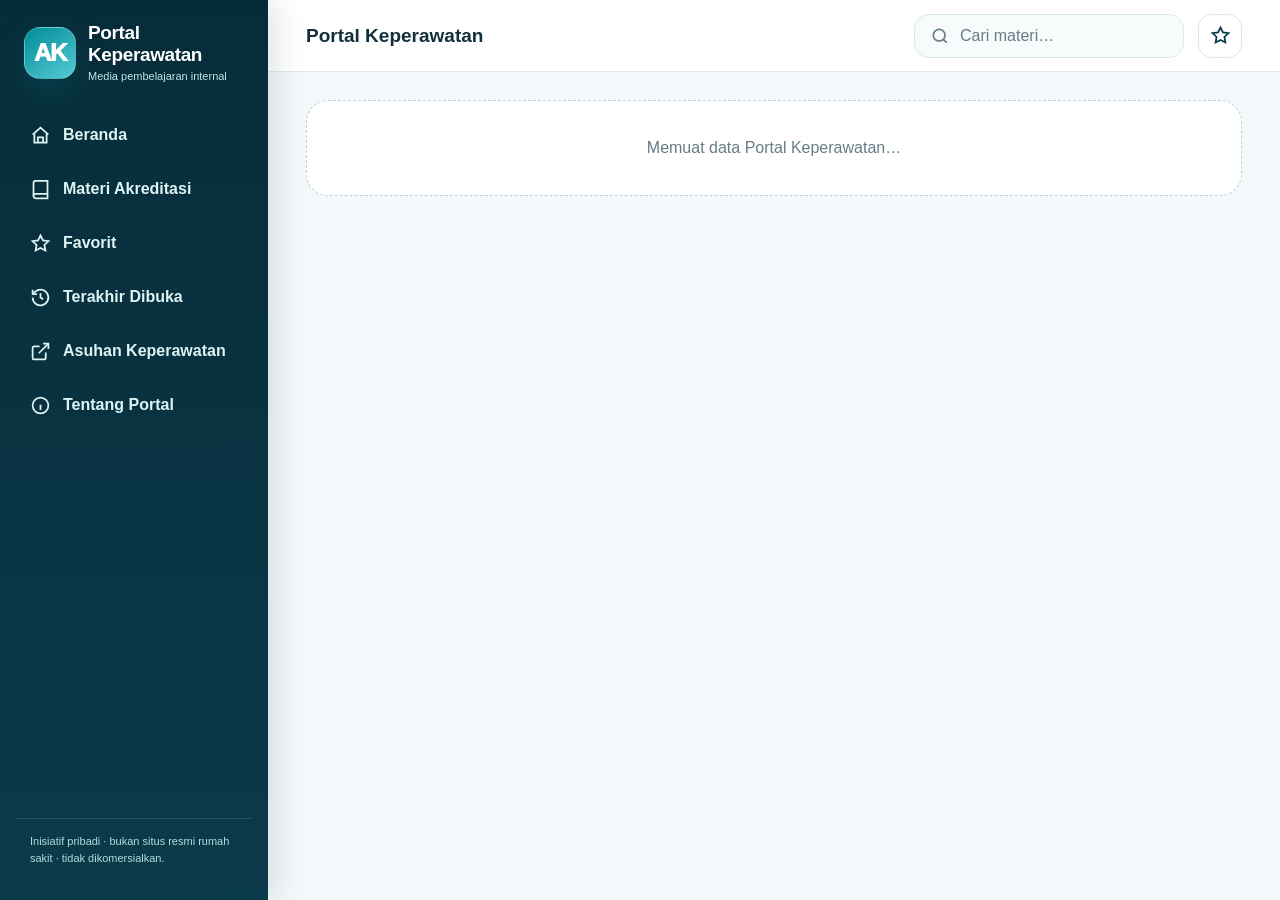
==== commit 7a397e85: "Add files via upload Portal Keperawatan v4.1.0" ====
--- a/index.html
+++ b/index.html
@@ -5,12 +5,12 @@
   <meta name="viewport" content="width=device-width,initial-scale=1,viewport-fit=cover">
   <meta name="theme-color" content="#0B3A4A">
   <meta name="robots" content="noindex,nofollow,noarchive">
-  <meta name="description" content="Portal pembelajaran keperawatan berdasarkan kelompok standar akreditasi dan submateri mandiri.">
+  <meta name="description" content="Portal pembelajaran keperawatan dengan materi mendalam, infografik praktik, simulasi, dan kuis kasus.">
   <link rel="manifest" href="manifest.webmanifest">
   <link rel="icon" href="assets/icons/icon-192.png">
   <link rel="apple-touch-icon" href="assets/icons/icon-192.png">
   <title>Portal Keperawatan</title>
-  <link rel="stylesheet" href="assets/css/styles-v4-0-0.css?v=4.0.1">
+  <link rel="stylesheet" href="assets/css/styles-v4-1-0.css?v=4.1.0">
 </head>
 <body>
 <div class="ak-shell">
@@ -52,6 +52,6 @@
 <div class="ak-search-overlay" id="searchOverlay"><div class="ak-search-modal"><div class="ak-search-box"><svg viewBox="0 0 24 24" fill="none" stroke="currentColor" stroke-width="2"><circle cx="11" cy="11" r="7"/><path d="m20 20-4-4"/></svg><input class="ak-search-input" id="searchInput" placeholder="Cari SKP, PP, PAP, BHD, EWS, PMKP…"><button class="ak-search-close" data-action="close-search">×</button></div><div class="ak-search-results" id="searchResults"></div></div></div>
 <div class="ak-lightbox" id="lightbox"><img id="lightboxImage" alt="Poster diperbesar"><div class="ak-lightbox-controls"><button data-action="zoom-lightbox" data-delta="-0.2">−</button><button data-action="zoom-lightbox" data-delta="0.2">+</button><button data-action="close-lightbox">×</button></div></div>
 <div class="ak-toast" id="toast"></div>
-<script src="assets/js/app-v4-0-0.js?v=4.0.1" defer></script>
+<script src="assets/js/app-v4-1-0.js?v=4.1.0" defer></script>
 </body>
 </html>
--- a/assets/css/styles-v4-1-0.css
+++ b/assets/css/styles-v4-1-0.css
@@ -0,0 +1,807 @@
+:root{--navy:#0B3A4A;--navy2:#072C39;--teal:#007C87;--cyan:#65D5DE;--page:#F3F8FA;--card:#fff;--text:#132F3D;--muted:#667C87;--line:#D8E7EB;--shadow:0 12px 34px rgba(7,44,57,.09);--radius:20px;--sidebar:268px;--top:72px;--bottom:72px;font-family:Inter,"Segoe UI",Roboto,Arial,sans-serif;color-scheme:light}
+*{box-sizing:border-box}html{scroll-behavior:smooth}body{margin:0;background:var(--page);color:var(--text);font-size:16px}button,input{font:inherit}button{cursor:pointer}a{color:inherit}.hidden{display:none!important}
+.ak-shell{min-height:100vh;display:grid;grid-template-columns:var(--sidebar) minmax(0,1fr)}
+.ak-sidebar{position:fixed;inset:0 auto 0 0;width:var(--sidebar);background:linear-gradient(180deg,var(--navy2),var(--navy));color:white;padding:20px 16px;z-index:80;display:flex;flex-direction:column;box-shadow:8px 0 28px rgba(5,38,50,.12)}
+.ak-brand{display:flex;align-items:center;gap:12px;padding:2px 8px 20px}.ak-logo{width:52px;height:52px;border-radius:16px;box-shadow:0 8px 20px rgba(0,0,0,.16)}.ak-brand-title{font-size:19px;font-weight:850;letter-spacing:-.02em}.ak-brand-sub{font-size:11px;color:#BDE6E9;margin-top:3px;line-height:1.35}
+.ak-nav{display:grid;gap:7px;margin-top:8px}.ak-nav-btn{border:0;background:transparent;color:#DDF4F5;display:flex;align-items:center;gap:12px;text-align:left;padding:13px 14px;border-radius:14px;font-weight:730;transition:.2s}.ak-nav-btn svg{width:21px;height:21px}.ak-nav-btn:hover,.ak-nav-btn.active{background:rgba(101,213,222,.15);color:white}.ak-nav-btn.active{box-shadow:inset 3px 0 0 var(--cyan)}.ak-nav-spacer{flex:1}.ak-side-note{font-size:11px;line-height:1.5;color:#B7D9DD;padding:14px;border-top:1px solid rgba(255,255,255,.12)}
+.ak-main-column{grid-column:2;min-width:0}.ak-topbar{height:var(--top);position:sticky;top:0;z-index:70;background:rgba(255,255,255,.94);backdrop-filter:blur(14px);border-bottom:1px solid rgba(216,231,235,.8);display:flex;align-items:center;padding:0 clamp(16px,3vw,38px);gap:14px}.ak-mobile-brand{display:none;align-items:center;gap:10px}.ak-mobile-brand img{width:42px;height:42px;border-radius:13px}.ak-top-title{font-weight:850;font-size:19px;white-space:nowrap}.ak-search-trigger{margin-left:auto;border:1px solid var(--line);background:#F7FBFC;border-radius:15px;padding:11px 15px;display:flex;gap:10px;align-items:center;color:var(--muted);min-width:270px;text-align:left}.ak-search-trigger svg{width:20px}.ak-icon-btn{width:44px;height:44px;border:1px solid var(--line);background:white;border-radius:14px;display:grid;place-items:center;color:var(--navy)}.ak-icon-btn svg{width:21px;height:21px}
+.ak-content{max-width:1240px;margin:0 auto;padding:28px clamp(16px,3vw,38px) 70px}.ak-hero{position:relative;overflow:hidden;border-radius:28px;padding:clamp(28px,5vw,58px);background:linear-gradient(120deg,var(--navy2),var(--navy) 58%,#0E7580 130%);color:white;box-shadow:0 22px 58px rgba(7,44,57,.18)}.ak-hero:before{content:"";position:absolute;width:460px;height:460px;border-radius:50%;right:-130px;top:-190px;background:rgba(101,213,222,.16)}.ak-hero:after{content:"";position:absolute;width:240px;height:240px;border-radius:54px;right:90px;bottom:-150px;background:rgba(255,255,255,.08);transform:rotate(28deg)}.ak-hero-grid{display:grid;grid-template-columns:minmax(0,1.25fr) minmax(240px,.65fr);gap:24px;align-items:center;position:relative;z-index:1}.ak-eyebrow{font-size:12px;font-weight:850;letter-spacing:.13em;color:var(--cyan);text-transform:uppercase}.ak-hero h1{font-size:clamp(34px,5vw,58px);line-height:1.04;letter-spacing:-.04em;margin:12px 0 16px;max-width:790px}.hero-author{display:block;margin-top:10px;font-size:clamp(14px,1.5vw,17px);line-height:1.4;font-weight:800;color:var(--cyan);}.ak-hero p{font-size:clamp(16px,2vw,20px);line-height:1.6;color:#E4F7F8;max-width:720px;margin:0}.ak-hero-actions{display:flex;flex-wrap:wrap;gap:12px;margin-top:24px}.ak-btn{border:0;border-radius:14px;padding:13px 18px;font-weight:800;display:inline-flex;align-items:center;justify-content:center;gap:8px;text-decoration:none;transition:.2s}.ak-btn:hover{transform:translateY(-1px)}.ak-btn-primary{background:#18A6B3;color:white;box-shadow:0 10px 24px rgba(24,166,179,.25)}.ak-btn-secondary{background:white;color:var(--teal)}.ak-btn-outline{background:transparent;border:1.5px solid currentColor;color:var(--teal)}.ak-hero-art{display:grid;place-items:center}.ak-hero-mark{width:min(230px,76%);aspect-ratio:1;border-radius:34px;background:linear-gradient(145deg,rgba(255,255,255,.18),rgba(255,255,255,.05));border:1px solid rgba(255,255,255,.18);display:grid;place-items:center;transform:rotate(4deg);box-shadow:0 25px 45px rgba(0,0,0,.12)}.ak-hero-mark img{width:68%;transform:rotate(-4deg)}
+.ak-section{margin-top:34px}.ak-section-head{display:flex;align-items:end;justify-content:space-between;gap:18px;margin-bottom:16px}.ak-section-head h2{font-size:clamp(25px,3vw,34px);letter-spacing:-.03em;margin:0 0 6px}.ak-section-head p{color:var(--muted);margin:0;line-height:1.55}.ak-text-link{border:0;background:transparent;color:var(--teal);font-weight:800;padding:8px}
+.ak-grid{display:grid;grid-template-columns:repeat(3,minmax(0,1fr));gap:17px}.ak-card{background:white;border:1px solid var(--line);border-radius:21px;box-shadow:var(--shadow);overflow:hidden;transition:.2s;position:relative}.ak-card:hover{transform:translateY(-3px);box-shadow:0 18px 40px rgba(7,44,57,.13)}.ak-card-body{padding:19px}.ak-card-top{display:flex;justify-content:space-between;gap:12px;align-items:start}.ak-module-icon{width:54px;height:54px;border-radius:16px;display:grid;place-items:center;padding:13px}.ak-module-icon svg{width:100%;height:100%}.ak-fav{border:0;background:#F5F9FA;color:#8AA0AA;width:40px;height:40px;border-radius:13px;display:grid;place-items:center}.ak-fav.active{color:#E63957;background:#FFF0F3}.ak-fav svg{width:21px}.ak-card h3{font-size:21px;letter-spacing:-.02em;margin:16px 0 7px}.ak-card p{margin:0;color:var(--muted);line-height:1.5;font-size:14px;min-height:63px}.ak-meta-row{display:flex;gap:8px;flex-wrap:wrap;margin-top:17px}.ak-chip{display:inline-flex;align-items:center;gap:6px;padding:7px 10px;border-radius:999px;font-size:12px;font-weight:800;background:#F4F8F9;color:var(--muted)}.ak-card-action{margin-top:16px;display:flex;align-items:center;justify-content:space-between}.ak-open{border:0;background:transparent;color:var(--teal);font-weight:850;padding:7px 0}.ak-open:after{content:" →"}.ak-empty{padding:38px;background:white;border:1px dashed #BBD1D6;border-radius:22px;text-align:center;color:var(--muted)}
+.ak-askep{background:linear-gradient(115deg,var(--navy2),var(--teal));border-radius:25px;padding:28px;color:white;display:grid;grid-template-columns:1fr auto;gap:24px;align-items:center;box-shadow:var(--shadow)}.ak-askep h2{font-size:32px;margin:5px 0 8px}.ak-askep p{margin:0 0 18px;color:#DFF4F5;line-height:1.55;max-width:760px}.ak-askep-art{width:150px;height:150px;border-radius:28px;background:white;display:grid;place-items:center;color:var(--teal)}.ak-askep-art svg{width:72px}
+.ak-continue{display:grid;grid-template-columns:auto 1fr auto;align-items:center;gap:15px;background:white;border:1px solid var(--line);border-radius:20px;padding:16px;box-shadow:var(--shadow)}.ak-continue .ak-module-icon{width:48px;height:48px}.ak-continue h3{margin:0 0 4px}.ak-continue p{margin:0;color:var(--muted);font-size:13px}
+.ak-page-head{display:flex;align-items:center;gap:16px;margin-bottom:20px}.ak-page-head h1{font-size:clamp(30px,4vw,44px);letter-spacing:-.04em;margin:0}.ak-page-head p{color:var(--muted);margin:5px 0 0}.ak-back{width:44px;height:44px;border:1px solid var(--line);background:white;border-radius:14px;display:grid;place-items:center}.ak-back svg{width:21px}
+.ak-module-hero{border-radius:26px;padding:28px;background:linear-gradient(120deg,var(--navy2),var(--navy));color:white;position:relative;overflow:hidden}.ak-module-hero:after{content:"";position:absolute;width:320px;height:320px;border-radius:50%;right:-100px;top:-160px;background:color-mix(in srgb,var(--module) 55%,transparent)}.ak-module-hero-grid{position:relative;z-index:1;display:grid;grid-template-columns:1fr auto;gap:20px;align-items:center}.ak-module-hero h1{font-size:clamp(31px,4.5vw,49px);line-height:1.05;letter-spacing:-.04em;margin:9px 0 11px}.ak-module-hero p{margin:0;color:#E2F4F5;line-height:1.55;max-width:760px}.ak-module-bigicon{width:105px;height:105px;border-radius:28px;display:grid;place-items:center;padding:25px;background:rgba(255,255,255,.12);color:white;border:1px solid rgba(255,255,255,.18)}.ak-module-bigicon svg{width:100%}.ak-module-meta{display:flex;flex-wrap:wrap;gap:8px;margin-top:18px}.ak-dark-chip{background:rgba(255,255,255,.1);border:1px solid rgba(255,255,255,.15);padding:8px 11px;border-radius:999px;font-size:12px;font-weight:800}.ak-module-fav{position:absolute;right:20px;bottom:20px;z-index:2;border:0;width:44px;height:44px;border-radius:14px;background:rgba(255,255,255,.12);color:white;display:grid;place-items:center}.ak-module-fav.active{background:white;color:#E63957}.ak-module-fav svg{width:22px}
+.ak-notice{margin-top:14px;border:1px solid #F2D38A;background:#FFF8E7;color:#7A4A00;border-radius:16px;padding:14px 16px;line-height:1.5;font-size:14px;display:flex;gap:10px}.ak-notice svg{width:21px;flex:none}
+.ak-tabs{display:flex;gap:8px;overflow:auto;position:sticky;top:calc(var(--top) + 8px);z-index:50;background:rgba(243,248,250,.95);backdrop-filter:blur(10px);padding:16px 0 11px;margin-top:10px;scrollbar-width:none}.ak-tabs::-webkit-scrollbar{display:none}.ak-tab{border:1px solid var(--line);background:white;color:var(--muted);border-radius:999px;padding:11px 17px;font-weight:820;white-space:nowrap}.ak-tab.active{background:var(--module);border-color:var(--module);color:white;box-shadow:0 8px 18px color-mix(in srgb,var(--module) 25%,transparent)}
+.ak-panel{display:none;animation:fade .22s ease}.ak-panel.active{display:block}@keyframes fade{from{opacity:.4;transform:translateY(4px)}to{opacity:1;transform:none}}
+.ak-learning{display:grid;grid-template-columns:205px minmax(0,1fr);gap:18px;align-items:start}.ak-slide-rail{display:grid;gap:10px;max-height:72vh;overflow:auto;position:sticky;top:calc(var(--top) + 82px);padding-right:4px}.ak-thumb{border:1px solid var(--line);background:white;border-radius:15px;padding:8px;text-align:left;color:var(--muted);font-size:12px;font-weight:700;display:grid;grid-template-columns:48px 1fr;gap:8px;align-items:center}.ak-thumb.active{border-color:var(--module);box-shadow:0 0 0 2px color-mix(in srgb,var(--module) 16%,transparent);color:var(--text)}.ak-thumb-preview{height:48px;border-radius:10px;background:var(--soft);overflow:hidden;display:grid;place-items:center;color:var(--module)}.ak-thumb-preview img{width:100%;height:100%;object-fit:cover}.ak-thumb-preview svg{width:25px}.ak-slide-card{background:white;border:1px solid var(--line);border-radius:24px;box-shadow:var(--shadow);overflow:hidden}.ak-slide-stage{min-height:560px;background:linear-gradient(145deg,#F7FBFC,#EDF5F7);display:grid;place-items:center;padding:18px;position:relative}.ak-slide-stage img{max-width:100%;max-height:72vh;object-fit:contain;border-radius:13px;box-shadow:0 12px 30px rgba(7,44,57,.12);cursor:zoom-in}.ak-slide-html{width:100%;max-width:920px}.ak-slide-caption{padding:18px 20px;border-top:1px solid var(--line)}.ak-slide-caption h3{margin:0 0 6px;font-size:21px}.ak-slide-caption p{margin:0;color:var(--muted);line-height:1.5}.ak-slide-controls{display:grid;grid-template-columns:1fr auto 1fr;align-items:center;padding:12px 16px 16px;gap:10px}.ak-slide-controls .ak-btn:last-child{justify-self:end}.ak-counter{font-size:13px;color:var(--muted);font-weight:800}.ak-mobile-dots{display:none;justify-content:center;gap:6px;padding-top:12px}.ak-dot{width:8px;height:8px;border-radius:50%;background:#BCD0D5}.ak-dot.active{width:22px;border-radius:99px;background:var(--module)}
+.ak-summary-grid{display:grid;grid-template-columns:repeat(3,minmax(0,1fr));gap:14px}.ak-summary-card{background:white;border:1px solid var(--line);border-radius:19px;padding:18px;box-shadow:0 8px 23px rgba(7,44,57,.06);position:relative;overflow:hidden}.ak-summary-card:before{content:"";position:absolute;left:0;top:0;bottom:0;width:5px;background:var(--module)}.ak-summary-card h3{font-size:18px;margin:0 0 8px}.ak-summary-card p{margin:0;color:var(--muted);line-height:1.5;font-size:14px}.ak-do-grid{display:grid;grid-template-columns:1fr 1fr;gap:16px;margin-top:20px}.ak-do,.ak-dont{border-radius:21px;padding:20px}.ak-do{background:#ECFDF3;border:1px solid #ABEFC6}.ak-dont{background:#FEF3F2;border:1px solid #FECDCA}.ak-do h3{color:#067647}.ak-dont h3{color:#B42318}.ak-list{list-style:none;padding:0;margin:0;display:grid;gap:10px}.ak-list li{display:flex;gap:10px;line-height:1.45}.ak-list-mark{width:22px;height:22px;border-radius:50%;display:grid;place-items:center;flex:none;font-weight:900}.ak-do .ak-list-mark{background:#D1FADF;color:#067647}.ak-dont .ak-list-mark{background:#FEE4E2;color:#B42318}
+.ak-quiz{max-width:820px;margin:auto}.ak-quiz-card{background:white;border:1px solid var(--line);border-radius:24px;padding:clamp(20px,4vw,34px);box-shadow:var(--shadow)}.ak-quiz-progress{height:8px;border-radius:99px;background:#E5EEF1;overflow:hidden;margin-bottom:18px}.ak-quiz-progress span{display:block;height:100%;background:var(--module);transition:.25s}.ak-quiz-label{font-size:13px;font-weight:850;color:var(--module);text-transform:uppercase;letter-spacing:.08em}.ak-quiz h2{font-size:clamp(23px,3.2vw,32px);line-height:1.3;margin:10px 0 20px}.ak-options{display:grid;gap:11px}.ak-option{border:1.5px solid var(--line);background:white;border-radius:15px;padding:14px 16px;text-align:left;font-weight:720;color:var(--text);display:grid;grid-template-columns:32px 1fr;gap:10px;align-items:start}.ak-option:hover{border-color:var(--module);background:var(--soft)}.ak-option.correct{border-color:#17B26A;background:#ECFDF3;color:#067647}.ak-option.wrong{border-color:#F04438;background:#FEF3F2;color:#B42318}.ak-option-letter{width:28px;height:28px;border-radius:9px;background:#F1F6F7;display:grid;place-items:center}.ak-feedback{margin-top:16px;border-radius:16px;padding:15px 16px;line-height:1.5}.ak-feedback.good{background:#ECFDF3;color:#067647;border:1px solid #ABEFC6}.ak-feedback.bad{background:#FEF3F2;color:#B42318;border:1px solid #FECDCA}.ak-quiz-actions{display:flex;justify-content:flex-end;gap:10px;margin-top:17px}.ak-score{text-align:center;padding:18px}.ak-score-ring{width:142px;height:142px;border-radius:50%;display:grid;place-items:center;margin:0 auto 18px;background:conic-gradient(var(--module) var(--score),#E5EEF1 0);position:relative}.ak-score-ring:after{content:"";position:absolute;inset:12px;background:white;border-radius:50%}.ak-score-num{position:relative;z-index:1;font-size:31px;font-weight:900}.ak-score h2{margin-bottom:8px}.ak-score p{color:var(--muted)}
+.ak-refs{display:grid;gap:11px}.ak-ref{background:white;border:1px solid var(--line);border-radius:18px;padding:16px 18px;display:flex;justify-content:space-between;gap:14px;align-items:center;text-decoration:none}.ak-ref:hover{border-color:var(--module);color:var(--module)}.ak-ref small{display:block;color:var(--muted);margin-top:4px}.ak-disclaimer{margin-top:18px;color:var(--muted);font-size:13px;line-height:1.6;background:white;border:1px solid var(--line);border-radius:17px;padding:16px}
+.ak-about{display:grid;grid-template-columns:1.2fr .8fr;gap:20px}.ak-about-card{background:white;border:1px solid var(--line);border-radius:22px;padding:23px;box-shadow:var(--shadow)}.ak-about-card h2,.ak-about-card h3{margin-top:0}.ak-about-card p,.ak-about-card li{color:var(--muted);line-height:1.65}.ak-about-logo{display:grid;place-items:center;background:linear-gradient(135deg,var(--navy2),var(--teal));color:white}.ak-about-logo img{width:150px;border-radius:36px;margin-bottom:16px}.ak-about-logo h2{margin:0}.ak-about-logo p{color:#DFF4F5;text-align:center}
+.ak-search-overlay{position:fixed;inset:0;background:rgba(4,31,41,.55);backdrop-filter:blur(8px);z-index:200;display:none;padding:7vh 16px}.ak-search-overlay.open{display:block}.ak-search-modal{max-width:760px;margin:auto;background:white;border-radius:24px;box-shadow:0 30px 80px rgba(0,0,0,.25);overflow:hidden}.ak-search-box{display:flex;align-items:center;border-bottom:1px solid var(--line);padding:15px}.ak-search-box svg{width:24px;color:var(--muted)}.ak-search-input{border:0;outline:0;flex:1;padding:8px 12px;font-size:19px}.ak-search-close{border:0;background:#F1F6F7;border-radius:11px;width:38px;height:38px}.ak-search-results{max-height:65vh;overflow:auto;padding:10px}.ak-search-item{width:100%;border:0;background:white;border-radius:15px;padding:13px;display:grid;grid-template-columns:45px 1fr auto;gap:12px;align-items:center;text-align:left}.ak-search-item:hover{background:#F1F8F9}.ak-search-item .ak-module-icon{width:45px;height:45px;padding:11px}.ak-search-item h4{margin:0 0 4px}.ak-search-item p{margin:0;color:var(--muted);font-size:13px}.ak-search-empty{padding:28px;text-align:center;color:var(--muted)}
+.ak-lightbox{position:fixed;inset:0;background:rgba(0,0,0,.88);z-index:300;display:none;align-items:center;justify-content:center;padding:20px}.ak-lightbox.open{display:flex}.ak-lightbox img{max-width:92vw;max-height:88vh;object-fit:contain;transition:transform .2s}.ak-lightbox-controls{position:absolute;top:16px;right:16px;display:flex;gap:8px}.ak-lightbox-controls button{border:0;background:rgba(255,255,255,.12);color:white;width:44px;height:44px;border-radius:14px;font-size:20px}.ak-toast{position:fixed;left:50%;bottom:92px;transform:translate(-50%,20px);background:var(--navy2);color:white;padding:12px 17px;border-radius:14px;z-index:350;opacity:0;pointer-events:none;transition:.25s;box-shadow:0 12px 35px rgba(0,0,0,.22)}.ak-toast.show{opacity:1;transform:translate(-50%,0)}
+.ak-bottom-nav{display:none;position:fixed;bottom:0;left:0;right:0;height:var(--bottom);background:rgba(255,255,255,.97);backdrop-filter:blur(14px);border-top:1px solid var(--line);z-index:90;padding-bottom:env(safe-area-inset-bottom)}.ak-bottom-btn{border:0;background:transparent;color:#728891;display:flex;flex-direction:column;align-items:center;justify-content:center;gap:3px;font-size:10px;font-weight:800}.ak-bottom-btn svg{width:22px;height:22px}.ak-bottom-btn.active{color:var(--teal)}
+/* native learning visuals */
+.ak-visual-title{font-size:clamp(25px,3vw,36px);margin:0 0 7px;letter-spacing:-.03em}.ak-visual-sub{color:var(--muted);line-height:1.55;margin:0 0 20px}.ak-visual-grid{display:grid;grid-template-columns:repeat(3,1fr);gap:14px}.ak-visual-card{background:white;border:1px solid var(--line);border-radius:18px;padding:18px}.ak-visual-card h3{margin:0 0 8px;font-size:18px}.ak-visual-card p{margin:0;color:var(--muted);line-height:1.5;font-size:14px}.ak-step-badge{width:42px;height:42px;border-radius:13px;display:grid;place-items:center;background:var(--soft);color:var(--module);font-weight:900;font-size:20px;margin-bottom:12px}.ak-sbar{display:grid;grid-template-columns:repeat(4,1fr);gap:12px}.ak-sbar-card{background:white;border:1px solid var(--line);border-radius:19px;padding:17px}.ak-sbar-letter{font-size:37px;font-weight:950;color:var(--module)}.ak-sbar-card h3{margin:0 0 7px}.ak-sbar-card p{margin:0;color:var(--muted);font-size:13px;line-height:1.5}.ak-dialogue{display:grid;gap:12px}.ak-bubble{max-width:85%;padding:14px 16px;border-radius:18px;background:white;border:1px solid var(--line);line-height:1.5}.ak-bubble.right{justify-self:end;background:var(--soft);border-color:color-mix(in srgb,var(--module) 25%,var(--line))}.ak-bubble b{display:block;color:var(--module);margin-bottom:4px}.ak-cycle{display:flex;align-items:stretch;gap:9px;overflow:auto}.ak-cycle-item{min-width:145px;flex:1;background:white;border:1px solid var(--line);border-radius:17px;padding:15px;text-align:center}.ak-cycle-arrow{display:grid;place-items:center;color:var(--module);font-weight:900}.ak-pop-grid{display:grid;grid-template-columns:repeat(3,1fr);gap:14px}.ak-pop-card{background:white;border:1px solid var(--line);border-top:5px solid var(--module);border-radius:19px;padding:19px}.ak-pop-card h3{font-size:23px;margin:0 0 9px}.ak-pop-card p{margin:0;color:var(--muted);line-height:1.55}.ak-table-wrap{overflow:auto;background:white;border:1px solid var(--line);border-radius:18px}.ak-table{border-collapse:collapse;width:100%;min-width:760px;font-size:13px}.ak-table th,.ak-table td{border:1px solid #DCE7EA;padding:10px;text-align:center}.ak-table th{background:#0E1C33;color:white}.ak-table td:first-child{text-align:left;font-weight:800;background:#F6F9FA}.score0{background:#27C665;color:white}.score1{background:#FFE45D}.score2{background:#FF7A16;color:white}.score3{background:#F34545;color:white}.ak-trigger-grid{display:grid;grid-template-columns:repeat(4,1fr);gap:12px}.ak-trigger{border-radius:18px;padding:18px;background:white;border:1px solid var(--line)}.ak-trigger strong{font-size:25px;color:var(--module);display:block;margin-bottom:8px}.ak-trigger p{color:var(--muted);margin:0;line-height:1.5;font-size:14px}
+@media(max-width:1050px){.ak-grid{grid-template-columns:repeat(2,minmax(0,1fr))}.ak-summary-grid{grid-template-columns:repeat(2,minmax(0,1fr))}.ak-visual-grid{grid-template-columns:repeat(2,1fr)}.ak-about{grid-template-columns:1fr}.ak-hero-grid{grid-template-columns:1fr}.ak-hero-art{display:none}.ak-learning{grid-template-columns:165px minmax(0,1fr)}}
+@media(max-width:820px){:root{--top:64px}.ak-shell{display:block}.ak-sidebar{display:none}.ak-main-column{grid-column:auto}.ak-topbar{height:var(--top);padding:0 13px}.ak-mobile-brand{display:flex}.ak-top-title{display:none}.ak-search-trigger{min-width:0;width:44px;height:44px;padding:0;display:grid;place-items:center;margin-left:auto}.ak-search-trigger span{display:none}.ak-content{padding:17px 12px calc(var(--bottom) + 30px)}.ak-bottom-nav{display:grid;grid-template-columns:repeat(5,1fr)}.ak-hero{padding:29px 22px;border-radius:23px}.ak-hero h1{font-size:37px}.ak-section{margin-top:27px}.ak-learning{grid-template-columns:1fr}.ak-slide-rail{display:none}.ak-slide-stage{min-height:400px;padding:10px}.ak-slide-stage img{max-height:64vh}.ak-mobile-dots{display:flex}.ak-tabs{top:var(--top);margin-inline:-12px;padding-inline:12px}.ak-module-hero{border-radius:22px;padding:23px}.ak-module-bigicon{display:none}.ak-module-fav{right:14px;bottom:14px}.ak-slide-controls{position:sticky;bottom:calc(var(--bottom) + 4px);background:white;z-index:20;border-top:1px solid var(--line);padding:10px}.ak-slide-card{border-radius:20px}.ak-askep{grid-template-columns:1fr}.ak-askep-art{display:none}.ak-about-logo img{width:120px}}
+@media(max-width:600px){body{font-size:15px}.ak-grid{grid-template-columns:1fr}.ak-summary-grid{grid-template-columns:1fr}.ak-do-grid{grid-template-columns:1fr}.ak-section-head{display:block}.ak-section-head .ak-text-link{padding-left:0}.ak-hero h1{font-size:34px}.ak-hero-actions{display:grid}.ak-hero-actions .ak-btn{width:100%}.ak-module-hero h1{font-size:32px;padding-right:32px}.ak-module-hero-grid{grid-template-columns:1fr}.ak-slide-stage{min-height:350px}.ak-slide-controls .ak-btn{padding:11px 13px}.ak-continue{grid-template-columns:auto 1fr}.ak-continue>.ak-btn{grid-column:1/-1;width:100%}.ak-visual-grid,.ak-pop-grid,.ak-trigger-grid{grid-template-columns:1fr}.ak-sbar{grid-template-columns:1fr 1fr}.ak-cycle{display:grid}.ak-cycle-arrow{transform:rotate(90deg)}.ak-table{font-size:12px}.ak-search-overlay{padding:12px}.ak-search-modal{border-radius:20px}.ak-page-head h1{font-size:31px}.ak-askep h2{font-size:27px}}
+
+.ak-logo-monogram{display:grid;place-items:center;flex:0 0 auto;width:52px;height:52px;border-radius:16px;background:linear-gradient(145deg,#0E7480,#27C2CE);color:#fff;font-weight:900;font-size:24px;letter-spacing:-.06em;border:1px solid rgba(255,255,255,.22);box-shadow:0 8px 20px rgba(0,0,0,.16)}
+.ak-mobile-brand .ak-logo-monogram{width:42px;height:42px;border-radius:13px;font-size:20px}.ak-logo-hero{width:68%;height:auto;aspect-ratio:1;border-radius:28px;font-size:clamp(58px,7vw,92px);transform:rotate(-4deg)}.ak-about-logo .ak-logo-monogram{width:120px;height:120px;border-radius:30px;font-size:54px;margin:0 auto 18px}.ak-runtime-error{margin:28px;padding:22px;border:1px solid #F5C2C0;background:#FFF4F3;border-radius:18px;color:#7A271A}.ak-runtime-error h2{margin:0 0 8px}.ak-runtime-error code{display:block;margin-top:12px;padding:12px;background:#fff;border-radius:10px;overflow:auto;white-space:pre-wrap}.ak-missing-asset{display:grid;place-items:center;min-height:320px;padding:28px;text-align:center;color:var(--muted);background:linear-gradient(145deg,#F4FAFB,#fff);border:1px dashed var(--line);border-radius:18px}
+
+/* v2.1 responsive, Drive assets, deeper learning */
+.ak-hero-compact{padding:34px 42px;min-height:250px}
+.ak-hero-compact .ak-hero-actions{display:none}
+.ak-hero-compact h1{font-size:clamp(32px,4.3vw,52px);margin-bottom:12px}
+.ak-back{width:42px;height:42px;flex:0 0 42px}
+.ak-back svg{width:20px;height:20px}
+.ak-slide-stage{height:clamp(430px,66vh,760px);min-height:0;padding:14px}
+.ak-slide-stage .ak-poster-image{display:block;width:100%;height:100%;max-width:1120px;max-height:100%;object-fit:contain;border-radius:14px}
+.ak-slide-caption{padding:18px 20px 14px}
+.ak-slide-caption h3{font-size:22px;line-height:1.3;overflow:visible;white-space:normal;overflow-wrap:anywhere}
+.ak-slide-caption p{font-size:15px}
+.ak-slide-controls{padding:10px 16px 16px}
+.ak-slide-controls .ak-btn{min-height:42px;padding:10px 14px;gap:6px}
+.ak-slide-controls .ak-btn svg{width:18px;height:18px;flex:0 0 18px}
+.ak-slide-controls .ak-btn:disabled{opacity:.38;cursor:not-allowed;transform:none}
+.ak-ref{min-height:70px;padding:14px 16px}
+.ak-ref-icon{width:22px;height:22px;flex:0 0 22px;display:grid;place-items:center}
+.ak-ref-icon svg,.ak-ref>svg{width:20px!important;height:20px!important;max-width:20px!important}
+.ak-deep-grid{display:grid;grid-template-columns:repeat(2,minmax(0,1fr));gap:15px}
+.ak-deep-card{background:white;border:1px solid var(--line);border-radius:20px;padding:20px;box-shadow:var(--shadow)}
+.ak-deep-card h3{margin:0 0 10px;font-size:19px}
+.ak-deep-card ul{margin:0;padding-left:20px;color:var(--muted);line-height:1.58}
+.ak-deep-card li+li{margin-top:7px}
+.ak-feedback p{margin:9px 0 0;line-height:1.55}
+.ak-option-review{margin-top:14px;border-top:1px solid rgba(0,0,0,.08);padding-top:12px}
+.ak-option-review summary{cursor:pointer;font-weight:800}
+.ak-option-review ol{padding-left:22px;margin:12px 0 0}
+.ak-option-review li{padding:8px 0;color:var(--muted)}
+.ak-option-review li strong,.ak-option-review li span{display:block}
+.ak-option-review li span{margin-top:4px;line-height:1.45}
+.ak-option-review li.is-correct strong{color:#067647}
+.ak-full-material{max-width:1000px;margin:auto}
+.ak-full-head{margin-bottom:18px}
+.ak-full-head h2{font-size:clamp(28px,3.5vw,40px);margin:0 0 7px}
+.ak-full-head p{margin:0;color:var(--muted)}
+.ak-full-list{counter-reset:item;list-style:none;margin:0;padding:0;display:grid;grid-template-columns:repeat(2,minmax(0,1fr));gap:10px}
+.ak-full-list li{counter-increment:item;display:grid;grid-template-columns:38px 1fr;gap:10px;align-items:start;background:white;border:1px solid var(--line);border-radius:16px;padding:13px;line-height:1.5}
+.ak-full-list li:before{content:counter(item);width:34px;height:34px;border-radius:11px;background:var(--soft);color:var(--module);display:grid;place-items:center;font-weight:900}
+.ak-duty-list{grid-template-columns:1fr}
+.ak-practice-box{max-width:920px;margin:auto;background:white;border:1px solid var(--line);border-radius:22px;padding:24px}
+.ak-practice-box h2{margin:0 0 8px}
+.ak-practice-box>p{color:var(--muted);line-height:1.6}
+.ak-practice-box details{margin-top:18px;border:1px solid var(--line);border-radius:15px;padding:14px}
+.ak-practice-box summary{cursor:pointer;font-weight:850}
+.ak-practice-columns{display:grid;grid-template-columns:1fr 1fr;gap:18px;margin-top:14px}
+.ak-practice-columns li{margin-bottom:8px;line-height:1.45;color:var(--muted)}
+.ak-content{padding-bottom:calc(80px + env(safe-area-inset-bottom))}
+.ak-bottom-nav{height:calc(var(--bottom) + env(safe-area-inset-bottom))}
+@media(max-width:1050px){
+ .ak-deep-grid{grid-template-columns:1fr}
+ .ak-full-list{grid-template-columns:1fr}
+}
+@media(max-width:820px){
+ .ak-hero-compact{padding:22px 20px;min-height:0}
+ .ak-hero-compact h1{font-size:32px;line-height:1.08;margin:9px 0}
+ .ak-hero-compact p{font-size:15px;line-height:1.5}
+ .ak-slide-stage{height:auto;min-height:0;padding:8px;background:#F4F9FA}
+ .ak-slide-stage .ak-poster-image{width:100%;height:auto;max-height:none;border-radius:11px}
+ .ak-slide-caption{padding:16px 16px 10px}
+ .ak-slide-caption h3{font-size:21px}
+ .ak-slide-controls{position:static;bottom:auto;border-top:0;padding:10px 12px 16px;grid-template-columns:minmax(0,1fr) auto minmax(0,1fr)}
+ .ak-slide-controls .ak-btn{width:100%;min-width:0}
+ .ak-slide-controls .ak-btn span{white-space:nowrap}
+ .ak-content{padding-bottom:calc(var(--bottom) + env(safe-area-inset-bottom) + 38px)}
+ .ak-tabs{max-width:100vw}
+}
+@media(max-width:600px){
+ .ak-hero-compact h1{font-size:28px}
+ .ak-slide-controls{gap:7px}
+ .ak-slide-controls .ak-btn{font-size:13px;padding:10px 9px}
+ .ak-slide-controls .ak-btn svg{width:16px;height:16px}
+ .ak-counter{font-size:12px;white-space:nowrap}
+ .ak-full-list li{grid-template-columns:34px 1fr;padding:11px}
+ .ak-full-list li:before{width:30px;height:30px}
+ .ak-practice-columns{grid-template-columns:1fr}
+ .ak-deep-card{padding:17px}
+}
+
+
+
+/* v2.2 mobile learning polish */
+.ak-mobile-module-head,.ak-focus-trigger,.ak-focus-exit,.ak-mobile-footer{display:none}
+.ak-slide-title-row{display:flex;align-items:flex-start;justify-content:space-between;gap:14px}
+.ak-slide-title-row h3{min-width:0;margin:0}
+.ak-focus-trigger{border:1px solid var(--line);background:#F5FAFB;color:var(--teal);border-radius:12px;padding:8px 11px;align-items:center;gap:6px;font-weight:820;white-space:nowrap;flex:0 0 auto}
+.ak-bottom-nav{transition:transform .24s ease,opacity .24s ease}
+.ak-bottom-nav.is-hidden{transform:translateY(calc(100% + env(safe-area-inset-bottom)));opacity:.2;pointer-events:none}
+.ak-focus-exit{position:fixed;z-index:300;right:max(12px,env(safe-area-inset-right));top:max(12px,env(safe-area-inset-top));width:42px;height:42px;border:1px solid rgba(255,255,255,.32);border-radius:50%;background:rgba(7,44,57,.9);color:#fff;font-size:27px;line-height:1;place-items:center;box-shadow:0 10px 28px rgba(0,0,0,.25)}
+body.ak-focus-mode .ak-focus-exit{display:grid}
+body.ak-focus-mode .ak-sidebar,
+body.ak-focus-mode .ak-topbar,
+body.ak-focus-mode .ak-bottom-nav,
+body.ak-focus-mode .ak-mobile-module-head,
+body.ak-focus-mode .ak-page-head,
+body.ak-focus-mode .ak-module-hero,
+body.ak-focus-mode .ak-notice,
+body.ak-focus-mode .ak-tabs{display:none!important}
+body.ak-focus-mode .ak-shell{display:block;min-height:100dvh}
+body.ak-focus-mode .ak-main-column{grid-column:auto}
+body.ak-focus-mode .ak-content{max-width:none;padding:8px max(8px,env(safe-area-inset-left)) max(10px,env(safe-area-inset-bottom))}
+body.ak-focus-mode .ak-learning{display:block}
+body.ak-focus-mode .ak-slide-rail,
+body.ak-focus-mode .ak-mobile-dots{display:none!important}
+body.ak-focus-mode .ak-slide-card{border:0;border-radius:0;box-shadow:none;background:#fff}
+body.ak-focus-mode .ak-slide-stage{height:calc(100dvh - 190px);min-height:300px;padding:6px;border-radius:0;background:#fff}
+body.ak-focus-mode .ak-slide-stage .ak-poster-image{width:100%;height:100%;max-width:none;max-height:100%;object-fit:contain}
+body.ak-focus-mode .ak-slide-caption{padding:8px 8px 4px}
+body.ak-focus-mode .ak-slide-caption p{margin-top:4px}
+body.ak-focus-mode .ak-focus-trigger{display:none!important}
+body.ak-focus-mode .ak-slide-controls{position:static!important;padding:7px 8px max(8px,env(safe-area-inset-bottom));border-top:1px solid var(--line);background:#fff}
+
+@media(max-width:820px){
+ :root{--top:54px;--bottom:58px}
+ .ak-topbar{position:relative;top:auto;height:var(--top);padding:0 12px;gap:9px}
+ .ak-mobile-brand{display:flex;border:0;background:transparent;padding:0;align-items:center;color:inherit}
+ .ak-mobile-brand .ak-logo-monogram{width:40px;height:40px;border-radius:12px;font-size:19px}
+ .ak-top-favorite{display:none}
+ .ak-search-trigger{width:40px;height:40px;border-radius:13px}
+ body.ak-is-module .ak-topbar{display:none}
+ .ak-content{padding:14px 10px calc(var(--bottom) + env(safe-area-inset-bottom) + 24px)}
+ .ak-bottom-nav{height:calc(var(--bottom) + env(safe-area-inset-bottom));grid-template-columns:repeat(4,1fr);padding-bottom:env(safe-area-inset-bottom)}
+ .ak-bottom-btn{gap:2px;font-size:9.5px}
+ .ak-bottom-btn svg{width:20px;height:20px}
+ .ak-mobile-module-head{display:grid;grid-template-columns:40px minmax(0,1fr) 40px;align-items:center;gap:9px;margin:0 0 7px;padding:4px 1px}
+ .ak-mobile-module-action{width:40px;height:40px;border:1px solid var(--line);background:#fff;color:var(--navy);border-radius:13px;display:grid;place-items:center;padding:9px}
+ .ak-mobile-module-action svg{width:20px;height:20px}
+ .ak-mobile-module-fav.active{color:#E63957;background:#FFF0F3}
+ .ak-mobile-module-title{min-width:0;line-height:1.18}
+ .ak-mobile-module-title small{display:block;color:var(--muted);font-size:10px;font-weight:750;margin-bottom:3px}
+ .ak-mobile-module-title strong{display:block;font-size:16px;letter-spacing:-.02em;overflow-wrap:anywhere}
+ body.ak-is-module .ak-page-head,
+ body.ak-is-module .ak-module-hero{display:none}
+ body.ak-is-module .ak-content{padding-top:7px}
+ .ak-notice{margin-top:7px;padding:10px 12px;font-size:12px;border-radius:13px}
+ .ak-tabs{top:0;margin-top:4px;margin-inline:-10px;padding:9px 10px 8px;gap:7px}
+ .ak-tab{padding:9px 13px;font-size:13px}
+ .ak-slide-card{overflow:visible}
+ .ak-slide-title-row{gap:8px}
+ .ak-focus-trigger{display:inline-flex;font-size:12px;padding:7px 9px}
+ .ak-focus-trigger span{display:none}
+ .ak-slide-caption{padding:13px 13px 8px}
+ .ak-slide-caption h3{font-size:19px;line-height:1.3}
+ .ak-slide-caption p{font-size:13px;line-height:1.45}
+ .ak-slide-controls{padding:8px 10px 13px}
+ .ak-mobile-footer{display:flex;align-items:center;justify-content:center;gap:7px;flex-wrap:wrap;margin:25px 0 5px;color:var(--muted);font-size:11px;text-align:center}
+ .ak-mobile-footer button{border:0;background:transparent;padding:5px;color:var(--teal);font-weight:800}
+}
+@media(max-width:420px){
+ .ak-tab{padding:8px 11px;font-size:12px}
+ .ak-mobile-module-title strong{font-size:15px}
+ .ak-slide-controls{grid-template-columns:minmax(0,1fr) auto minmax(0,1fr)}
+ .ak-slide-controls .ak-btn{font-size:12px;padding:9px 7px}
+ .ak-slide-controls .ak-btn span{white-space:normal;line-height:1.15}
+ .ak-counter{font-size:11px}
+}
+@media(max-width:820px) and (orientation:landscape){
+ body.ak-focus-mode .ak-slide-stage{height:calc(100dvh - 104px)}
+ body.ak-focus-mode .ak-slide-caption{position:absolute;left:8px;bottom:55px;max-width:48%;padding:7px 10px;border-radius:11px;background:rgba(255,255,255,.9);box-shadow:0 6px 18px rgba(0,0,0,.12)}
+ body.ak-focus-mode .ak-slide-caption p{display:none}
+ body.ak-focus-mode .ak-slide-controls{position:fixed!important;left:0;right:0;bottom:0;z-index:250}
+}
+
+/* GitHub Pages / PWA */
+html { background:#F4F9FA; }
+body { min-height:100dvh; }
+.ak-install-note {
+  display:none; margin:12px 0 0; padding:10px 12px; border-radius:13px;
+  background:rgba(255,255,255,.12); border:1px solid rgba(255,255,255,.18);
+  color:#E8F8F9; font-size:12px; line-height:1.45;
+}
+@media(max-width:820px) {
+  .ak-install-note { display:block; }
+}
+
+/* v1.0.2 desktop browser-zoom safety
+   Kartu mengikuti alur dokumen; hanya area gambar yang responsif terhadap tinggi viewport. */
+@media (min-width:821px){
+  .ak-learning{
+    align-items:start;
+  }
+
+  .ak-slide-card{
+    display:block;
+    height:auto;
+    min-height:0;
+    overflow:hidden;
+  }
+
+  .ak-slide-stage{
+    display:grid;
+    place-items:center;
+    height:clamp(
+      280px,
+      calc(100dvh - var(--top) - 250px),
+      660px
+    );
+    min-height:0;
+    overflow:hidden;
+    padding:14px;
+  }
+
+  .ak-slide-stage .ak-poster-image{
+    display:block;
+    width:100%;
+    height:100%;
+    max-width:1120px;
+    max-height:100%;
+    object-fit:contain;
+  }
+
+  .ak-slide-caption,
+  .ak-slide-controls{
+    display:block;
+    position:static;
+  }
+
+  .ak-slide-controls{
+    display:grid;
+  }
+}
+
+/* Zoom besar atau viewport desktop sangat pendek */
+@media (min-width:821px) and (max-height:700px){
+  .ak-slide-stage{
+    height:clamp(
+      240px,
+      calc(100dvh - var(--top) - 225px),
+      500px
+    );
+    padding:10px;
+  }
+
+  .ak-slide-caption{
+    padding:10px 15px 6px;
+  }
+
+  .ak-slide-caption h3{
+    font-size:17px;
+    line-height:1.22;
+  }
+
+  .ak-slide-caption p{
+    font-size:12px;
+    line-height:1.35;
+  }
+
+  .ak-slide-controls{
+    padding:7px 11px 10px;
+  }
+
+  .ak-slide-controls .ak-btn{
+    min-height:36px;
+    padding:7px 11px;
+    font-size:13px;
+  }
+}
+
+
+/* v2.0 HTML-native learning cards: mobile-first and visually consistent */
+.ak-slide-html{width:100%;height:auto;min-height:420px;padding:0;display:block;overflow:visible}
+.ak-native{width:100%;padding:clamp(18px,3vw,34px);background:linear-gradient(145deg,#fff 0%,var(--soft) 100%);min-height:420px;box-sizing:border-box}
+.ak-native-head{max-width:900px;margin:0 0 22px}
+.ak-native-kicker{display:inline-flex;padding:6px 10px;border-radius:999px;background:color-mix(in srgb,var(--module) 13%,white);color:var(--module);font-weight:900;font-size:12px;letter-spacing:.03em;text-transform:uppercase}
+.ak-native-head h2{margin:12px 0 8px;font-size:clamp(26px,3.2vw,44px);line-height:1.08;color:#113342}
+.ak-native-head p{margin:0;color:#58717c;font-size:clamp(14px,1.5vw,18px);line-height:1.55}
+.ak-native-grid{display:grid;grid-template-columns:repeat(var(--native-cols),minmax(0,1fr));gap:14px;min-width:0}
+.ak-native-item{display:flex;gap:13px;align-items:flex-start;min-width:0;padding:17px;border:1px solid #d7e5e9;background:rgba(255,255,255,.93);border-radius:18px;box-shadow:0 10px 25px rgba(20,70,85,.07)}
+.ak-native-item h3{margin:0 0 6px;color:#123644;font-size:16px;line-height:1.25}
+.ak-native-item p{margin:0;color:#607883;line-height:1.48;font-size:14px}
+.ak-native-marker{width:36px;height:36px;flex:0 0 36px;border-radius:12px;display:grid;place-items:center;background:var(--module);color:#fff;font-weight:900;font-size:12px}
+.ak-native-color{width:38px;height:38px;flex:0 0 38px;border-radius:50%;background:var(--item-color);border:4px solid #fff;box-shadow:0 0 0 1px #cad9de,0 5px 12px rgba(0,0,0,.12)}
+.ak-native-flow .ak-native-grid,.ak-native-timeline .ak-native-grid{position:relative}
+.ak-native-flow .ak-native-item,.ak-native-timeline .ak-native-item{border-top:4px solid var(--module)}
+.ak-native-bands .ak-native-grid,.ak-native-checklist .ak-native-grid{grid-template-columns:1fr}
+.ak-native-bands .ak-native-item{border-left:7px solid var(--module)}
+.ak-native-bracelets .ak-native-item,.ak-native-waste .ak-native-item{align-items:center}
+.ak-native-note{margin-top:16px;padding:14px 16px;border:1px solid #f1ce79;background:#fff9e8;border-radius:16px;display:flex;gap:10px;align-items:flex-start;color:#76520d}
+.ak-native-note svg{width:22px;flex:0 0 22px}
+.ak-slide-stage{overflow:visible}
+html,body{max-width:100%;overflow-x:clip}
+.ak-main,.ak-module-layout,.ak-slide-card,.ak-slide-stage,.ak-slide-html,.ak-native{min-width:0;max-width:100%}
+@media(max-width:1100px){.ak-native-grid{grid-template-columns:repeat(min(var(--native-cols),2),minmax(0,1fr))}}
+@media(max-width:820px){
+ .ak-slide-stage{height:auto!important;min-height:0!important;padding:0!important;overflow:visible!important}
+ .ak-slide-card{height:auto!important;overflow:visible!important}
+ .ak-slide-html{min-height:0}
+ .ak-native{min-height:0;padding:20px 16px 22px}
+ .ak-native-grid{grid-template-columns:1fr!important;gap:11px}
+ .ak-native-head{margin-bottom:16px}
+ .ak-native-head h2{font-size:28px}
+ .ak-native-item{padding:14px;border-radius:15px}
+ .ak-native-marker{width:32px;height:32px;flex-basis:32px}
+ .ak-slide-caption{padding:18px 18px 10px}
+ .ak-slide-controls{padding:10px 14px 16px}
+}
+
+/* ================================================================
+   v3.0 — Kelompok standar -> submateri mandiri
+   ================================================================ */
+.ak-logo-monogram,.ak-hero-monogram{
+  display:grid;place-items:center;font-weight:950;color:#fff;
+  background:linear-gradient(145deg,#008C98,#55CBD5);
+  box-shadow:0 12px 30px rgba(0,124,135,.24)
+}
+.ak-logo-monogram{width:52px;height:52px;border-radius:16px;font-size:24px}
+.ak-hero-monogram{width:220px;aspect-ratio:1;border-radius:38px;font-size:76px;transform:rotate(4deg);border:1px solid rgba(255,255,255,.35)}
+.ak-btn-on-dark{color:#fff;border-color:rgba(255,255,255,.7)}
+.ak-code-badge{
+  display:inline-grid;place-items:center;min-width:58px;height:42px;padding:0 13px;
+  border-radius:13px;background:var(--module);color:#fff;font-weight:950;
+  letter-spacing:.04em;box-shadow:0 8px 18px color-mix(in srgb,var(--module) 24%,transparent)
+}
+.ak-group-card .ak-card-top{align-items:center}
+.ak-group-card h3{margin-top:18px}
+.ak-topic-group{
+  display:inline-flex;padding:5px 8px;margin-bottom:9px;border-radius:8px;
+  background:var(--module);color:#fff;font-size:11px;font-weight:900;letter-spacing:.05em
+}
+.ak-topic-card .ak-card-top>div{display:flex;align-items:center;gap:10px}
+.ak-topic-card .ak-card-top .ak-module-icon{width:45px;height:45px;padding:10px}
+.ak-breadcrumb{display:flex;align-items:center;gap:8px;margin:0 0 14px;color:var(--muted);font-size:13px}
+.ak-breadcrumb button{border:0;background:transparent;color:var(--teal);font-weight:800;padding:3px}
+.ak-group-hero{
+  display:grid;grid-template-columns:auto minmax(0,1fr) auto;gap:22px;align-items:center;
+  padding:28px;border-radius:26px;color:#fff;
+  background:linear-gradient(120deg,#072C39,#0B3A4A 55%,var(--module));
+  box-shadow:0 18px 45px rgba(7,44,57,.16);position:relative;overflow:hidden
+}
+.ak-group-hero:after{content:"";position:absolute;width:340px;height:340px;border-radius:50%;right:-120px;top:-200px;background:rgba(255,255,255,.1)}
+.ak-group-hero>*{position:relative;z-index:1}
+.ak-group-hero h1{font-size:clamp(31px,4.5vw,49px);line-height:1.06;letter-spacing:-.04em;margin:8px 0 10px}
+.ak-group-hero p{max-width:780px;margin:0;color:#E5F5F6;line-height:1.55}
+.ak-code-hero{
+  width:100px;height:100px;border-radius:27px;display:grid;place-items:center;
+  background:rgba(255,255,255,.14);border:1px solid rgba(255,255,255,.2);
+  font-size:30px;font-weight:950;letter-spacing:.03em
+}
+.ak-group-hero .ak-module-bigicon{width:92px;height:92px}
+.ak-desktop-only{display:flex}
+.ak-thumb>img{width:50px;height:42px;border-radius:10px;object-fit:cover;display:block;box-shadow:none}
+.ak-thumb-html{
+  width:50px;height:42px;border-radius:10px;display:grid;place-items:center;
+  background:linear-gradient(145deg,var(--module),#0B3A4A);color:#fff;font-weight:900;flex:0 0 auto
+}
+.ak-search-code{
+  width:48px;height:36px;border-radius:10px;display:grid;place-items:center;
+  background:#E8F5F6;color:#087A84;font-size:11px;font-weight:950;flex:0 0 48px
+}
+.ak-search-item{display:flex!important;align-items:center;gap:12px;text-align:left}
+.ak-search-item span:last-child{min-width:0}
+.ak-search-item strong,.ak-search-item small{display:block}
+.ak-search-item small{color:var(--muted);margin-top:3px;white-space:normal}
+.ak-continue small{color:var(--teal);font-weight:900}
+.ak-continue h3{font-size:18px}
+.ak-slide-stage:has(.ak-slide-html){height:auto!important;min-height:0!important;display:block!important;padding:0!important;overflow:visible!important}
+.ak-slide-stage:has(.ak-slide-html) .ak-slide-html{max-width:none}
+.ak-native-bands .ak-native-marker{min-width:72px;width:auto;padding-inline:10px}
+.ak-native-bands .ak-native-item{align-items:center}
+
+@media(max-width:1100px){
+  .ak-group-grid,.ak-topic-grid{grid-template-columns:repeat(2,minmax(0,1fr))}
+}
+@media(max-width:820px){
+  .ak-group-grid,.ak-topic-grid{grid-template-columns:1fr}
+  .ak-hero-grid{grid-template-columns:1fr}
+  .ak-hero-art{display:none}
+  .ak-group-hero{grid-template-columns:65px minmax(0,1fr);padding:20px;gap:15px}
+  .ak-group-hero .ak-module-bigicon{display:none}
+  .ak-code-hero{width:65px;height:65px;border-radius:19px;font-size:21px}
+  .ak-group-hero h1{font-size:30px}
+  .ak-group-hero p{font-size:14px}
+  .ak-desktop-only{display:none!important}
+  .ak-continue{grid-template-columns:auto minmax(0,1fr);align-items:center}
+  .ak-continue .ak-btn{grid-column:1/-1;width:100%}
+  .ak-card p{min-height:0}
+  .ak-thumb>img,.ak-thumb-html{width:45px;height:40px}
+}
+.ak-mobile-module-action.active{color:#E63957;background:#FFF0F3}
+
+
+/* ================================================================
+   v3.0.2 — Clear active tabs and fully clickable cards
+   ================================================================ */
+.ak-tabs{
+  --module:#007C87;
+  --soft:#E6F7FA;
+}
+
+.ak-tab{
+  transition:background-color .18s ease,color .18s ease,border-color .18s ease,
+             box-shadow .18s ease,transform .18s ease;
+}
+
+.ak-tab:hover{
+  border-color:color-mix(in srgb,var(--module) 45%,var(--line));
+  color:var(--module);
+  background:color-mix(in srgb,var(--soft) 72%,white);
+}
+
+.ak-tab.active{
+  background:color-mix(in srgb,var(--module) 90%,white);
+  border-color:var(--module);
+  color:#fff;
+  box-shadow:
+    0 8px 20px color-mix(in srgb,var(--module) 30%,transparent),
+    inset 0 0 0 1px rgba(255,255,255,.16);
+}
+
+.ak-card[data-route]{
+  cursor:pointer;
+}
+
+.ak-card[data-route]:focus-visible{
+  outline:3px solid color-mix(in srgb,var(--module) 42%,white);
+  outline-offset:3px;
+}
+
+.ak-card[data-route]:active{
+  transform:translateY(-1px) scale(.997);
+}
+
+.ak-card[data-route] .ak-open{
+  pointer-events:none;
+}
+
+@media(max-width:820px){
+  .ak-tab.active{
+    box-shadow:0 5px 14px color-mix(in srgb,var(--module) 26%,transparent);
+  }
+}
+/* ================================================================
+   Mobile: tombol footer lebih jelas + kartu lebih ringkas
+   ================================================================ */
+@media (max-width: 820px) {
+
+  /* Kembali ke SKP dan Semua materi */
+  .ak-mobile-footer {
+    margin: 20px 0 8px;
+    gap: 6px;
+    font-size: 14px;
+  }
+
+  .ak-mobile-footer button {
+    min-height: 44px;
+    padding: 10px 12px;
+    border-radius: 12px;
+    font-size: 15px;
+    line-height: 1.2;
+    font-weight: 850;
+  }
+
+  /* Jarak antarkartu */
+  .ak-group-grid,
+  .ak-topic-grid {
+    gap: 12px;
+  }
+
+  /* Isi kartu kelompok standar dan submateri */
+  .ak-group-card .ak-card-body,
+  .ak-topic-card .ak-card-body {
+    padding: 15px;
+  }
+
+  /* Bagian atas kartu */
+  .ak-group-card .ak-card-top,
+  .ak-topic-card .ak-card-top {
+    gap: 9px;
+    align-items: center;
+  }
+
+  /* Badge SKP, PP, PAP, dan seterusnya */
+  .ak-group-card .ak-code-badge {
+    min-width: 50px;
+    height: 38px;
+    padding: 0 10px;
+    border-radius: 11px;
+    font-size: 15px;
+  }
+
+  /* Ikon kartu kelompok */
+  .ak-group-card .ak-module-icon {
+    width: 46px;
+    height: 46px;
+    padding: 10px;
+    border-radius: 14px;
+  }
+
+  /* Ikon kartu submateri */
+  .ak-topic-card .ak-card-top .ak-module-icon {
+    width: 40px;
+    height: 40px;
+    padding: 9px;
+    border-radius: 12px;
+  }
+
+  /* Judul kartu */
+  .ak-group-card h3,
+  .ak-topic-card h3 {
+    margin: 12px 0 6px;
+    font-size: 19px;
+    line-height: 1.25;
+  }
+
+  /* Deskripsi kartu */
+  .ak-group-card p,
+  .ak-topic-card p {
+    min-height: 0;
+    font-size: 13.5px;
+    line-height: 1.45;
+  }
+
+  /* Label kelompok pada kartu submateri */
+  .ak-topic-card .ak-topic-group {
+    margin-bottom: 6px;
+    padding: 4px 7px;
+    font-size: 10px;
+  }
+
+  /* Jumlah submateri, durasi, dan metadata */
+  .ak-group-card .ak-meta-row,
+  .ak-topic-card .ak-meta-row {
+    margin-top: 11px;
+    gap: 6px;
+  }
+
+  .ak-group-card .ak-chip,
+  .ak-topic-card .ak-chip {
+    padding: 6px 9px;
+    font-size: 11px;
+  }
+
+  /* Lihat submateri / Mulai belajar */
+  .ak-group-card .ak-card-action,
+  .ak-topic-card .ak-card-action {
+    margin-top: 11px;
+  }
+
+  .ak-group-card .ak-open,
+  .ak-topic-card .ak-open {
+    padding: 7px 0;
+    font-size: 14px;
+  }
+}
+
+/* ================================================================
+   v3.0.3 — Binder accent untuk kartu kelompok dan submateri
+   Menjaga kartu tetap minimalis, dengan identitas warna per kelompok.
+   ================================================================ */
+.ak-group-card,
+.ak-topic-card{
+  isolation:isolate;
+  background:
+    linear-gradient(
+      90deg,
+      color-mix(in srgb,var(--module) 10%,white) 0,
+      color-mix(in srgb,var(--soft) 72%,white) 72px,
+      #fff 128px
+    );
+}
+
+.ak-group-card::before,
+.ak-topic-card::before{
+  content:"";
+  position:absolute;
+  inset:0 auto 0 0;
+  z-index:2;
+  background:var(--module);
+  pointer-events:none;
+}
+
+.ak-group-card::before{
+  width:6px;
+}
+
+.ak-topic-card::before{
+  width:4px;
+  opacity:.88;
+}
+
+.ak-group-card .ak-card-body,
+.ak-topic-card .ak-card-body{
+  position:relative;
+  z-index:1;
+}
+
+.ak-group-card:hover{
+  background:
+    linear-gradient(
+      90deg,
+      color-mix(in srgb,var(--module) 14%,white) 0,
+      color-mix(in srgb,var(--soft) 78%,white) 82px,
+      #fff 142px
+    );
+}
+
+.ak-topic-card:hover{
+  background:
+    linear-gradient(
+      90deg,
+      color-mix(in srgb,var(--module) 9%,white) 0,
+      color-mix(in srgb,var(--soft) 70%,white) 66px,
+      #fff 120px
+    );
+}
+
+@media(max-width:820px){
+  .ak-group-card,
+  .ak-topic-card{
+    background:
+      linear-gradient(
+        90deg,
+        color-mix(in srgb,var(--module) 10%,white) 0,
+        color-mix(in srgb,var(--soft) 68%,white) 54px,
+        #fff 96px
+      );
+  }
+
+  .ak-group-card::before{
+    width:5px;
+  }
+
+  .ak-topic-card::before{
+    width:4px;
+  }
+}
+
+@media(prefers-reduced-motion:reduce){
+  .ak-group-card,
+  .ak-topic-card{
+    transition:none;
+  }
+}
+
+
+/* ================================================================
+   v4.1.0 — Materi mendalam, contoh, dan kartu belajar kaya isi
+   ================================================================ */
+.ak-native-item-body{min-width:0;flex:1}
+.ak-native-item ul{margin:10px 0 0;padding-left:20px;color:#526D79;line-height:1.52}
+.ak-native-item li+li{margin-top:5px}
+.ak-native-tag{display:inline-flex;margin:0 0 7px;padding:4px 8px;border-radius:999px;background:color-mix(in srgb,var(--module) 12%,white);color:var(--module);font-size:10px;font-weight:900;letter-spacing:.04em;text-transform:uppercase}
+.ak-native-example{display:grid;gap:4px;margin-top:12px;padding:11px 13px;border-radius:13px;background:color-mix(in srgb,var(--soft) 62%,white);border-left:4px solid var(--module);color:#405F6C;font-size:13px;line-height:1.5}
+.ak-native-example strong{color:var(--module);font-size:11px;text-transform:uppercase;letter-spacing:.06em}
+.ak-native-examples .ak-native-grid{grid-template-columns:1fr!important}
+.ak-native-timeline .ak-native-marker{border-radius:50%}
+.ak-native-checklist .ak-native-marker{font-size:0}
+.ak-native-checklist .ak-native-marker:before{content:'✓';font-size:18px}
+.ak-quiz-label:after{content:' · diacak dari bank soal';font-weight:700;color:var(--muted);letter-spacing:0;text-transform:none}
+@media(max-width:820px){
+ .ak-native-item p{font-size:14px;line-height:1.55}
+ .ak-native-item ul{font-size:13.5px}
+ .ak-native-example{font-size:13px}
+ .ak-native-head p{font-size:14px}
+}
+
+/* ================================================================
+   v4.1.0 — learning navigation, full desktop posters, practice cards
+   ================================================================ */
+html{scroll-behavior:auto!important}
+
+/* Kedip singkat menyembunyikan pemindahan posisi scroll yang panjang. */
+.ak-content{transition:opacity .11s ease,filter .11s ease}
+.ak-content.ak-view-switching{opacity:.06;filter:blur(.8px)}
+.ak-content.ak-soft-switching{opacity:.14;filter:blur(.45px)}
+
+.ak-panel-anchor{height:1px;pointer-events:none}
+
+/* Tab adalah navigasi utama materi, bukan sekadar filter kecil. */
+.ak-tabs{
+  gap:10px;
+  padding:15px 0 13px;
+  margin-top:12px;
+  box-shadow:0 10px 20px -20px rgba(7,44,57,.9);
+}
+.ak-tab{
+  min-height:48px;
+  padding:12px 20px;
+  border-width:1.5px;
+  font-size:15px;
+  line-height:1.15;
+  font-weight:860;
+}
+
+/* Infografik praktik: clean, bernomor, dan mudah dipakai untuk simulasi. */
+.ak-native-practice{
+  background:linear-gradient(145deg,#fff 0%,color-mix(in srgb,var(--soft) 72%,white) 100%);
+}
+.ak-native-practice .ak-native-grid{
+  grid-template-columns:repeat(var(--native-cols),minmax(0,1fr));
+  gap:14px;
+}
+.ak-native-practice .ak-native-item{
+  position:relative;
+  border:1px solid color-mix(in srgb,var(--module) 24%,var(--line));
+  border-top:5px solid var(--module);
+  background:rgba(255,255,255,.96);
+  box-shadow:0 10px 25px rgba(20,70,85,.07);
+}
+.ak-native-practice .ak-native-marker{
+  width:42px;
+  height:42px;
+  flex:0 0 42px;
+  border-radius:14px;
+  font-size:14px;
+  box-shadow:0 7px 15px color-mix(in srgb,var(--module) 22%,transparent);
+}
+.ak-native-practice .ak-native-item h3{font-size:17px;line-height:1.28}
+.ak-native-practice .ak-native-note{border-left:5px solid #D39A13}
+
+/* Poster raster tampil utuh di desktop; halaman yang melakukan scroll. */
+@media(min-width:821px){
+  .ak-slide-stage:has(.ak-poster-image){
+    display:flex!important;
+    align-items:flex-start!important;
+    justify-content:center!important;
+    height:auto!important;
+    min-height:0!important;
+    max-height:none!important;
+    overflow:visible!important;
+    padding:18px!important;
+  }
+  .ak-slide-stage .ak-poster-image{
+    display:block;
+    width:min(100%,860px)!important;
+    height:auto!important;
+    max-width:860px!important;
+    max-height:none!important;
+    object-fit:contain!important;
+  }
+  .ak-slide-card{height:auto!important;overflow:hidden}
+}
+
+.ak-swipe-hint{display:none}
+
+@media(max-width:820px){
+  .ak-tabs{
+    top:0;
+    gap:8px;
+    padding:10px 10px 9px;
+    margin-inline:-10px;
+    background:rgba(243,248,250,.985);
+    box-shadow:0 8px 18px -15px rgba(7,44,57,.85);
+  }
+  .ak-tab{
+    min-height:46px;
+    padding:11px 16px;
+    font-size:14px;
+    flex:0 0 auto;
+  }
+  .ak-native-practice .ak-native-grid{grid-template-columns:1fr!important}
+  .ak-native-practice .ak-native-item{padding:15px}
+  .ak-native-practice .ak-native-marker{width:38px;height:38px;flex-basis:38px}
+  .ak-swipe-hint{
+    display:block;
+    width:max-content;
+    max-width:100%;
+    margin:7px auto 1px;
+    padding:5px 10px;
+    border-radius:999px;
+    color:var(--muted);
+    background:rgba(255,255,255,.72);
+    border:1px solid var(--line);
+    font-size:10.5px;
+    font-weight:750;
+    text-align:center;
+  }
+}
+
+@media(prefers-reduced-motion:reduce){
+  .ak-content{transition:none!important}
+  .ak-content.ak-view-switching,
+  .ak-content.ak-soft-switching{opacity:1;filter:none}
+}
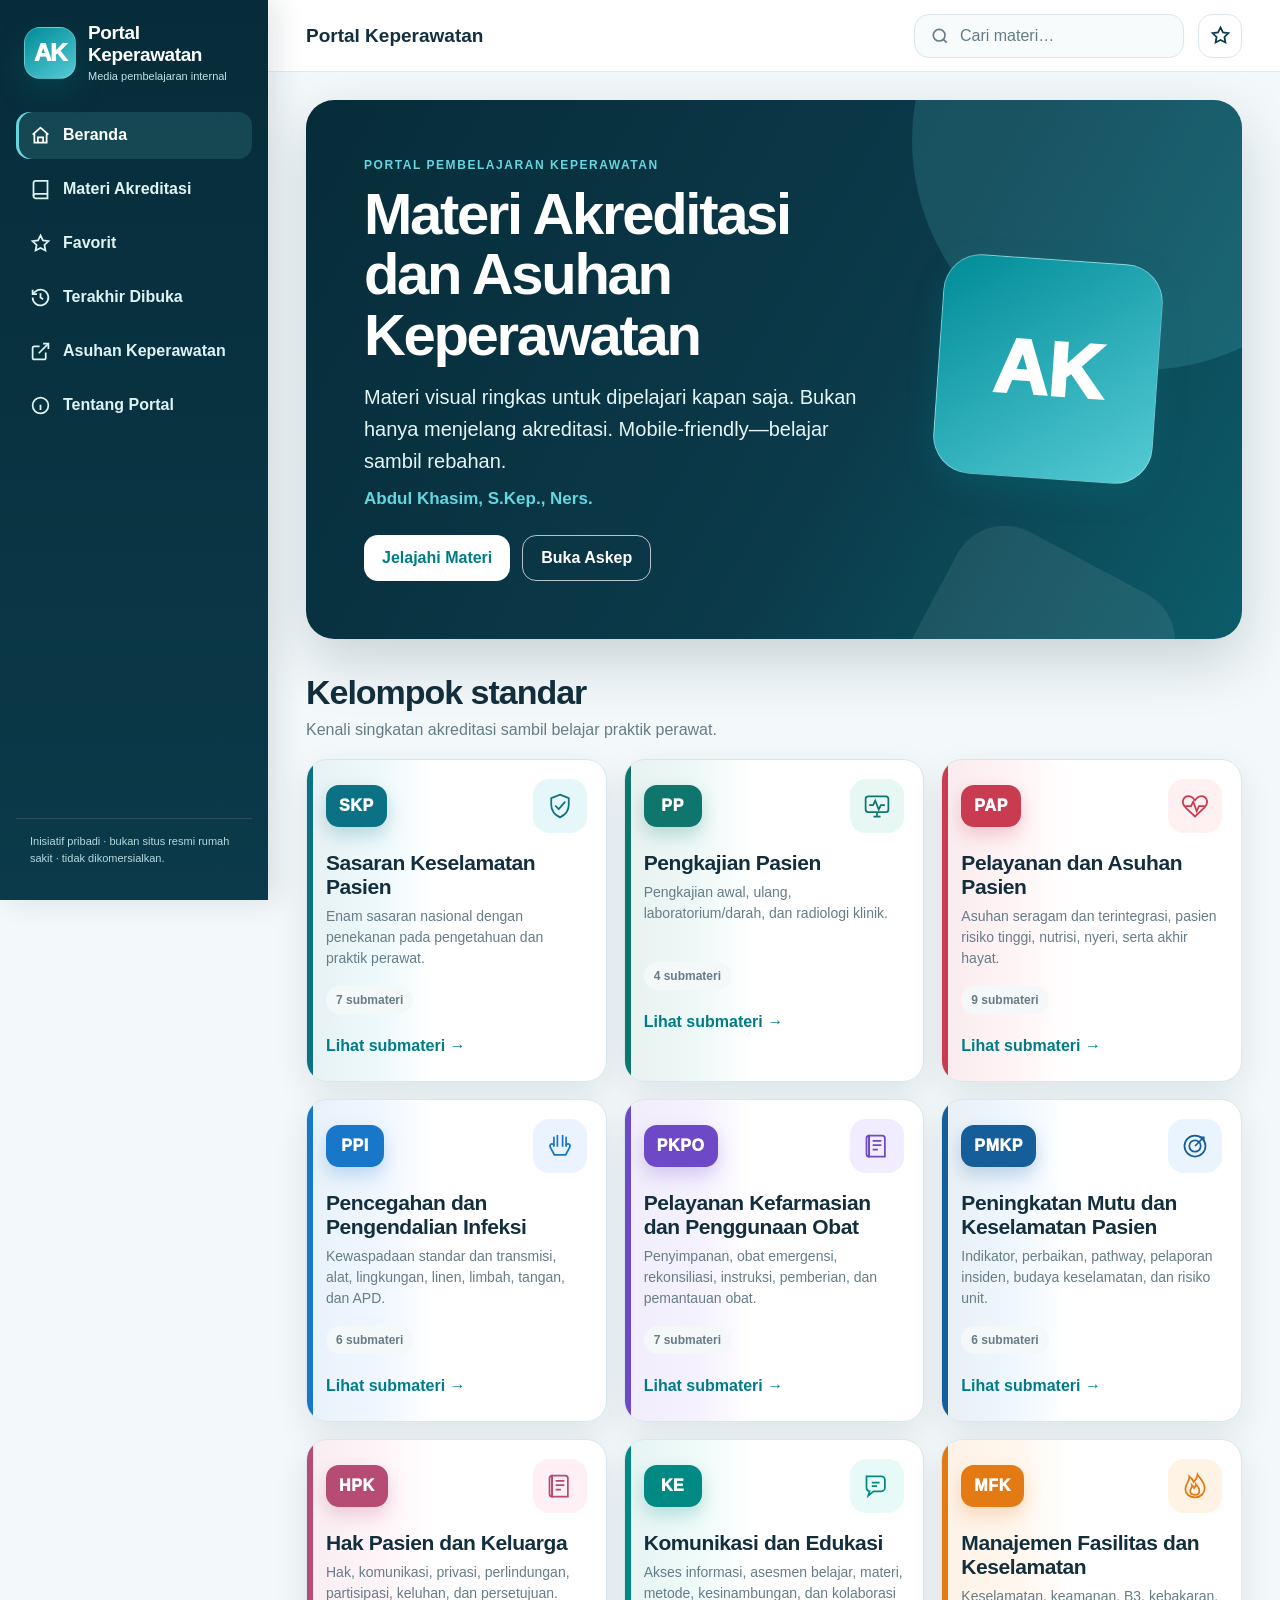
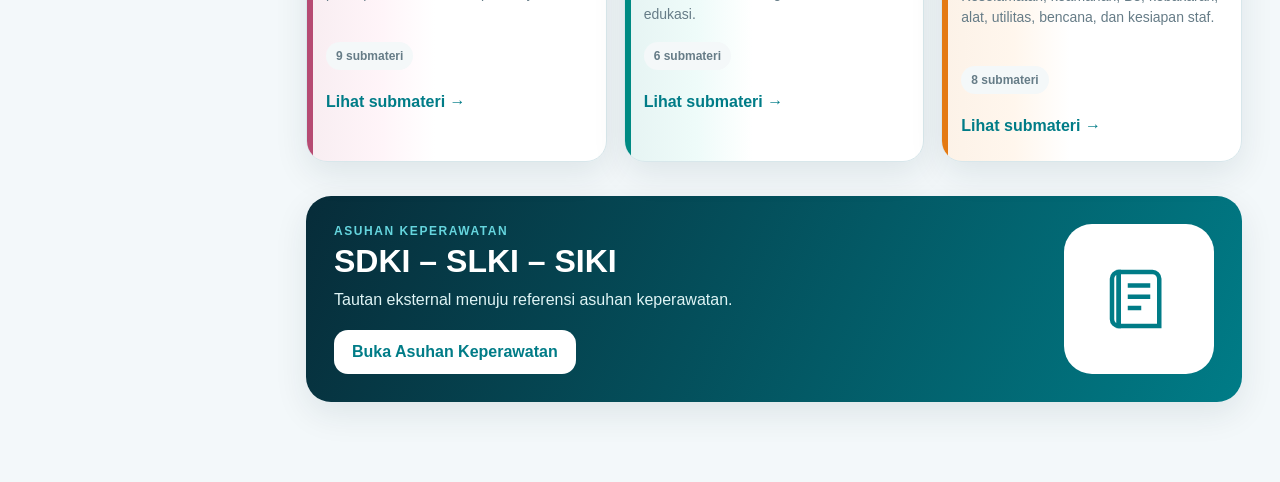
==== commit c1fce488: "Add files via upload update V4-2" ====
--- a/index.html
+++ b/index.html
@@ -5,12 +5,12 @@
   <meta name="viewport" content="width=device-width,initial-scale=1,viewport-fit=cover">
   <meta name="theme-color" content="#0B3A4A">
   <meta name="robots" content="noindex,nofollow,noarchive">
-  <meta name="description" content="Portal pembelajaran keperawatan dengan materi mendalam, infografik praktik, simulasi, dan kuis kasus.">
+  <meta name="description" content="Portal microlearning akreditasi dengan Pengetahuan Wajib, Praktik Wajib, simulasi, dan kuis untuk perawat.">
   <link rel="manifest" href="manifest.webmanifest">
   <link rel="icon" href="assets/icons/icon-192.png">
   <link rel="apple-touch-icon" href="assets/icons/icon-192.png">
   <title>Portal Keperawatan</title>
-  <link rel="stylesheet" href="assets/css/styles-v4-1-0.css?v=4.1.0">
+  <link rel="stylesheet" href="assets/css/styles-v4-2-0.css?v=4.2.0">
 </head>
 <body>
 <div class="ak-shell">
@@ -52,6 +52,6 @@
 <div class="ak-search-overlay" id="searchOverlay"><div class="ak-search-modal"><div class="ak-search-box"><svg viewBox="0 0 24 24" fill="none" stroke="currentColor" stroke-width="2"><circle cx="11" cy="11" r="7"/><path d="m20 20-4-4"/></svg><input class="ak-search-input" id="searchInput" placeholder="Cari SKP, PP, PAP, BHD, EWS, PMKP…"><button class="ak-search-close" data-action="close-search">×</button></div><div class="ak-search-results" id="searchResults"></div></div></div>
 <div class="ak-lightbox" id="lightbox"><img id="lightboxImage" alt="Poster diperbesar"><div class="ak-lightbox-controls"><button data-action="zoom-lightbox" data-delta="-0.2">−</button><button data-action="zoom-lightbox" data-delta="0.2">+</button><button data-action="close-lightbox">×</button></div></div>
 <div class="ak-toast" id="toast"></div>
-<script src="assets/js/app-v4-1-0.js?v=4.1.0" defer></script>
+<script src="assets/js/app-v4-2-0.js?v=4.2.0" defer></script>
 </body>
 </html>
--- a/assets/css/styles-v4-2-0.css
+++ b/assets/css/styles-v4-2-0.css
@@ -0,0 +1,822 @@
+:root{--navy:#0B3A4A;--navy2:#072C39;--teal:#007C87;--cyan:#65D5DE;--page:#F3F8FA;--card:#fff;--text:#132F3D;--muted:#667C87;--line:#D8E7EB;--shadow:0 12px 34px rgba(7,44,57,.09);--radius:20px;--sidebar:268px;--top:72px;--bottom:72px;font-family:Inter,"Segoe UI",Roboto,Arial,sans-serif;color-scheme:light}
+*{box-sizing:border-box}html{scroll-behavior:smooth}body{margin:0;background:var(--page);color:var(--text);font-size:16px}button,input{font:inherit}button{cursor:pointer}a{color:inherit}.hidden{display:none!important}
+.ak-shell{min-height:100vh;display:grid;grid-template-columns:var(--sidebar) minmax(0,1fr)}
+.ak-sidebar{position:fixed;inset:0 auto 0 0;width:var(--sidebar);background:linear-gradient(180deg,var(--navy2),var(--navy));color:white;padding:20px 16px;z-index:80;display:flex;flex-direction:column;box-shadow:8px 0 28px rgba(5,38,50,.12)}
+.ak-brand{display:flex;align-items:center;gap:12px;padding:2px 8px 20px}.ak-logo{width:52px;height:52px;border-radius:16px;box-shadow:0 8px 20px rgba(0,0,0,.16)}.ak-brand-title{font-size:19px;font-weight:850;letter-spacing:-.02em}.ak-brand-sub{font-size:11px;color:#BDE6E9;margin-top:3px;line-height:1.35}
+.ak-nav{display:grid;gap:7px;margin-top:8px}.ak-nav-btn{border:0;background:transparent;color:#DDF4F5;display:flex;align-items:center;gap:12px;text-align:left;padding:13px 14px;border-radius:14px;font-weight:730;transition:.2s}.ak-nav-btn svg{width:21px;height:21px}.ak-nav-btn:hover,.ak-nav-btn.active{background:rgba(101,213,222,.15);color:white}.ak-nav-btn.active{box-shadow:inset 3px 0 0 var(--cyan)}.ak-nav-spacer{flex:1}.ak-side-note{font-size:11px;line-height:1.5;color:#B7D9DD;padding:14px;border-top:1px solid rgba(255,255,255,.12)}
+.ak-main-column{grid-column:2;min-width:0}.ak-topbar{height:var(--top);position:sticky;top:0;z-index:70;background:rgba(255,255,255,.94);backdrop-filter:blur(14px);border-bottom:1px solid rgba(216,231,235,.8);display:flex;align-items:center;padding:0 clamp(16px,3vw,38px);gap:14px}.ak-mobile-brand{display:none;align-items:center;gap:10px}.ak-mobile-brand img{width:42px;height:42px;border-radius:13px}.ak-top-title{font-weight:850;font-size:19px;white-space:nowrap}.ak-search-trigger{margin-left:auto;border:1px solid var(--line);background:#F7FBFC;border-radius:15px;padding:11px 15px;display:flex;gap:10px;align-items:center;color:var(--muted);min-width:270px;text-align:left}.ak-search-trigger svg{width:20px}.ak-icon-btn{width:44px;height:44px;border:1px solid var(--line);background:white;border-radius:14px;display:grid;place-items:center;color:var(--navy)}.ak-icon-btn svg{width:21px;height:21px}
+.ak-content{max-width:1240px;margin:0 auto;padding:28px clamp(16px,3vw,38px) 70px}.ak-hero{position:relative;overflow:hidden;border-radius:28px;padding:clamp(28px,5vw,58px);background:linear-gradient(120deg,var(--navy2),var(--navy) 58%,#0E7580 130%);color:white;box-shadow:0 22px 58px rgba(7,44,57,.18)}.ak-hero:before{content:"";position:absolute;width:460px;height:460px;border-radius:50%;right:-130px;top:-190px;background:rgba(101,213,222,.16)}.ak-hero:after{content:"";position:absolute;width:240px;height:240px;border-radius:54px;right:90px;bottom:-150px;background:rgba(255,255,255,.08);transform:rotate(28deg)}.ak-hero-grid{display:grid;grid-template-columns:minmax(0,1.25fr) minmax(240px,.65fr);gap:24px;align-items:center;position:relative;z-index:1}.ak-eyebrow{font-size:12px;font-weight:850;letter-spacing:.13em;color:var(--cyan);text-transform:uppercase}.ak-hero h1{font-size:clamp(34px,5vw,58px);line-height:1.04;letter-spacing:-.04em;margin:12px 0 16px;max-width:790px}.hero-author{display:block;margin-top:10px;font-size:clamp(14px,1.5vw,17px);line-height:1.4;font-weight:800;color:var(--cyan);}.ak-hero p{font-size:clamp(16px,2vw,20px);line-height:1.6;color:#E4F7F8;max-width:720px;margin:0}.ak-hero-actions{display:flex;flex-wrap:wrap;gap:12px;margin-top:24px}.ak-btn{border:0;border-radius:14px;padding:13px 18px;font-weight:800;display:inline-flex;align-items:center;justify-content:center;gap:8px;text-decoration:none;transition:.2s}.ak-btn:hover{transform:translateY(-1px)}.ak-btn-primary{background:#18A6B3;color:white;box-shadow:0 10px 24px rgba(24,166,179,.25)}.ak-btn-secondary{background:white;color:var(--teal)}.ak-btn-outline{background:transparent;border:1.5px solid currentColor;color:var(--teal)}.ak-hero-art{display:grid;place-items:center}.ak-hero-mark{width:min(230px,76%);aspect-ratio:1;border-radius:34px;background:linear-gradient(145deg,rgba(255,255,255,.18),rgba(255,255,255,.05));border:1px solid rgba(255,255,255,.18);display:grid;place-items:center;transform:rotate(4deg);box-shadow:0 25px 45px rgba(0,0,0,.12)}.ak-hero-mark img{width:68%;transform:rotate(-4deg)}
+.ak-section{margin-top:34px}.ak-section-head{display:flex;align-items:end;justify-content:space-between;gap:18px;margin-bottom:16px}.ak-section-head h2{font-size:clamp(25px,3vw,34px);letter-spacing:-.03em;margin:0 0 6px}.ak-section-head p{color:var(--muted);margin:0;line-height:1.55}.ak-text-link{border:0;background:transparent;color:var(--teal);font-weight:800;padding:8px}
+.ak-grid{display:grid;grid-template-columns:repeat(3,minmax(0,1fr));gap:17px}.ak-card{background:white;border:1px solid var(--line);border-radius:21px;box-shadow:var(--shadow);overflow:hidden;transition:.2s;position:relative}.ak-card:hover{transform:translateY(-3px);box-shadow:0 18px 40px rgba(7,44,57,.13)}.ak-card-body{padding:19px}.ak-card-top{display:flex;justify-content:space-between;gap:12px;align-items:start}.ak-module-icon{width:54px;height:54px;border-radius:16px;display:grid;place-items:center;padding:13px}.ak-module-icon svg{width:100%;height:100%}.ak-fav{border:0;background:#F5F9FA;color:#8AA0AA;width:40px;height:40px;border-radius:13px;display:grid;place-items:center}.ak-fav.active{color:#E63957;background:#FFF0F3}.ak-fav svg{width:21px}.ak-card h3{font-size:21px;letter-spacing:-.02em;margin:16px 0 7px}.ak-card p{margin:0;color:var(--muted);line-height:1.5;font-size:14px;min-height:63px}.ak-meta-row{display:flex;gap:8px;flex-wrap:wrap;margin-top:17px}.ak-chip{display:inline-flex;align-items:center;gap:6px;padding:7px 10px;border-radius:999px;font-size:12px;font-weight:800;background:#F4F8F9;color:var(--muted)}.ak-card-action{margin-top:16px;display:flex;align-items:center;justify-content:space-between}.ak-open{border:0;background:transparent;color:var(--teal);font-weight:850;padding:7px 0}.ak-open:after{content:" →"}.ak-empty{padding:38px;background:white;border:1px dashed #BBD1D6;border-radius:22px;text-align:center;color:var(--muted)}
+.ak-askep{background:linear-gradient(115deg,var(--navy2),var(--teal));border-radius:25px;padding:28px;color:white;display:grid;grid-template-columns:1fr auto;gap:24px;align-items:center;box-shadow:var(--shadow)}.ak-askep h2{font-size:32px;margin:5px 0 8px}.ak-askep p{margin:0 0 18px;color:#DFF4F5;line-height:1.55;max-width:760px}.ak-askep-art{width:150px;height:150px;border-radius:28px;background:white;display:grid;place-items:center;color:var(--teal)}.ak-askep-art svg{width:72px}
+.ak-continue{display:grid;grid-template-columns:auto 1fr auto;align-items:center;gap:15px;background:white;border:1px solid var(--line);border-radius:20px;padding:16px;box-shadow:var(--shadow)}.ak-continue .ak-module-icon{width:48px;height:48px}.ak-continue h3{margin:0 0 4px}.ak-continue p{margin:0;color:var(--muted);font-size:13px}
+.ak-page-head{display:flex;align-items:center;gap:16px;margin-bottom:20px}.ak-page-head h1{font-size:clamp(30px,4vw,44px);letter-spacing:-.04em;margin:0}.ak-page-head p{color:var(--muted);margin:5px 0 0}.ak-back{width:44px;height:44px;border:1px solid var(--line);background:white;border-radius:14px;display:grid;place-items:center}.ak-back svg{width:21px}
+.ak-module-hero{border-radius:26px;padding:28px;background:linear-gradient(120deg,var(--navy2),var(--navy));color:white;position:relative;overflow:hidden}.ak-module-hero:after{content:"";position:absolute;width:320px;height:320px;border-radius:50%;right:-100px;top:-160px;background:color-mix(in srgb,var(--module) 55%,transparent)}.ak-module-hero-grid{position:relative;z-index:1;display:grid;grid-template-columns:1fr auto;gap:20px;align-items:center}.ak-module-hero h1{font-size:clamp(31px,4.5vw,49px);line-height:1.05;letter-spacing:-.04em;margin:9px 0 11px}.ak-module-hero p{margin:0;color:#E2F4F5;line-height:1.55;max-width:760px}.ak-module-bigicon{width:105px;height:105px;border-radius:28px;display:grid;place-items:center;padding:25px;background:rgba(255,255,255,.12);color:white;border:1px solid rgba(255,255,255,.18)}.ak-module-bigicon svg{width:100%}.ak-module-meta{display:flex;flex-wrap:wrap;gap:8px;margin-top:18px}.ak-dark-chip{background:rgba(255,255,255,.1);border:1px solid rgba(255,255,255,.15);padding:8px 11px;border-radius:999px;font-size:12px;font-weight:800}.ak-module-fav{position:absolute;right:20px;bottom:20px;z-index:2;border:0;width:44px;height:44px;border-radius:14px;background:rgba(255,255,255,.12);color:white;display:grid;place-items:center}.ak-module-fav.active{background:white;color:#E63957}.ak-module-fav svg{width:22px}
+.ak-notice{margin-top:14px;border:1px solid #F2D38A;background:#FFF8E7;color:#7A4A00;border-radius:16px;padding:14px 16px;line-height:1.5;font-size:14px;display:flex;gap:10px}.ak-notice svg{width:21px;flex:none}
+.ak-tabs{display:flex;gap:8px;overflow:auto;position:sticky;top:calc(var(--top) + 8px);z-index:50;background:rgba(243,248,250,.95);backdrop-filter:blur(10px);padding:16px 0 11px;margin-top:10px;scrollbar-width:none}.ak-tabs::-webkit-scrollbar{display:none}.ak-tab{border:1px solid var(--line);background:white;color:var(--muted);border-radius:999px;padding:11px 17px;font-weight:820;white-space:nowrap}.ak-tab.active{background:var(--module);border-color:var(--module);color:white;box-shadow:0 8px 18px color-mix(in srgb,var(--module) 25%,transparent)}
+.ak-panel{display:none;animation:fade .22s ease}.ak-panel.active{display:block}@keyframes fade{from{opacity:.4;transform:translateY(4px)}to{opacity:1;transform:none}}
+.ak-learning{display:grid;grid-template-columns:205px minmax(0,1fr);gap:18px;align-items:start}.ak-slide-rail{display:grid;gap:10px;max-height:72vh;overflow:auto;position:sticky;top:calc(var(--top) + 82px);padding-right:4px}.ak-thumb{border:1px solid var(--line);background:white;border-radius:15px;padding:8px;text-align:left;color:var(--muted);font-size:12px;font-weight:700;display:grid;grid-template-columns:48px 1fr;gap:8px;align-items:center}.ak-thumb.active{border-color:var(--module);box-shadow:0 0 0 2px color-mix(in srgb,var(--module) 16%,transparent);color:var(--text)}.ak-thumb-preview{height:48px;border-radius:10px;background:var(--soft);overflow:hidden;display:grid;place-items:center;color:var(--module)}.ak-thumb-preview img{width:100%;height:100%;object-fit:cover}.ak-thumb-preview svg{width:25px}.ak-slide-card{background:white;border:1px solid var(--line);border-radius:24px;box-shadow:var(--shadow);overflow:hidden}.ak-slide-stage{min-height:560px;background:linear-gradient(145deg,#F7FBFC,#EDF5F7);display:grid;place-items:center;padding:18px;position:relative}.ak-slide-stage img{max-width:100%;max-height:72vh;object-fit:contain;border-radius:13px;box-shadow:0 12px 30px rgba(7,44,57,.12);cursor:zoom-in}.ak-slide-html{width:100%;max-width:920px}.ak-slide-caption{padding:18px 20px;border-top:1px solid var(--line)}.ak-slide-caption h3{margin:0 0 6px;font-size:21px}.ak-slide-caption p{margin:0;color:var(--muted);line-height:1.5}.ak-slide-controls{display:grid;grid-template-columns:1fr auto 1fr;align-items:center;padding:12px 16px 16px;gap:10px}.ak-slide-controls .ak-btn:last-child{justify-self:end}.ak-counter{font-size:13px;color:var(--muted);font-weight:800}.ak-mobile-dots{display:none;justify-content:center;gap:6px;padding-top:12px}.ak-dot{width:8px;height:8px;border-radius:50%;background:#BCD0D5}.ak-dot.active{width:22px;border-radius:99px;background:var(--module)}
+.ak-summary-grid{display:grid;grid-template-columns:repeat(3,minmax(0,1fr));gap:14px}.ak-summary-card{background:white;border:1px solid var(--line);border-radius:19px;padding:18px;box-shadow:0 8px 23px rgba(7,44,57,.06);position:relative;overflow:hidden}.ak-summary-card:before{content:"";position:absolute;left:0;top:0;bottom:0;width:5px;background:var(--module)}.ak-summary-card h3{font-size:18px;margin:0 0 8px}.ak-summary-card p{margin:0;color:var(--muted);line-height:1.5;font-size:14px}.ak-do-grid{display:grid;grid-template-columns:1fr 1fr;gap:16px;margin-top:20px}.ak-do,.ak-dont{border-radius:21px;padding:20px}.ak-do{background:#ECFDF3;border:1px solid #ABEFC6}.ak-dont{background:#FEF3F2;border:1px solid #FECDCA}.ak-do h3{color:#067647}.ak-dont h3{color:#B42318}.ak-list{list-style:none;padding:0;margin:0;display:grid;gap:10px}.ak-list li{display:flex;gap:10px;line-height:1.45}.ak-list-mark{width:22px;height:22px;border-radius:50%;display:grid;place-items:center;flex:none;font-weight:900}.ak-do .ak-list-mark{background:#D1FADF;color:#067647}.ak-dont .ak-list-mark{background:#FEE4E2;color:#B42318}
+.ak-quiz{max-width:820px;margin:auto}.ak-quiz-card{background:white;border:1px solid var(--line);border-radius:24px;padding:clamp(20px,4vw,34px);box-shadow:var(--shadow)}.ak-quiz-progress{height:8px;border-radius:99px;background:#E5EEF1;overflow:hidden;margin-bottom:18px}.ak-quiz-progress span{display:block;height:100%;background:var(--module);transition:.25s}.ak-quiz-label{font-size:13px;font-weight:850;color:var(--module);text-transform:uppercase;letter-spacing:.08em}.ak-quiz h2{font-size:clamp(23px,3.2vw,32px);line-height:1.3;margin:10px 0 20px}.ak-options{display:grid;gap:11px}.ak-option{border:1.5px solid var(--line);background:white;border-radius:15px;padding:14px 16px;text-align:left;font-weight:720;color:var(--text);display:grid;grid-template-columns:32px 1fr;gap:10px;align-items:start}.ak-option:hover{border-color:var(--module);background:var(--soft)}.ak-option.correct{border-color:#17B26A;background:#ECFDF3;color:#067647}.ak-option.wrong{border-color:#F04438;background:#FEF3F2;color:#B42318}.ak-option-letter{width:28px;height:28px;border-radius:9px;background:#F1F6F7;display:grid;place-items:center}.ak-feedback{margin-top:16px;border-radius:16px;padding:15px 16px;line-height:1.5}.ak-feedback.good{background:#ECFDF3;color:#067647;border:1px solid #ABEFC6}.ak-feedback.bad{background:#FEF3F2;color:#B42318;border:1px solid #FECDCA}.ak-quiz-actions{display:flex;justify-content:flex-end;gap:10px;margin-top:17px}.ak-score{text-align:center;padding:18px}.ak-score-ring{width:142px;height:142px;border-radius:50%;display:grid;place-items:center;margin:0 auto 18px;background:conic-gradient(var(--module) var(--score),#E5EEF1 0);position:relative}.ak-score-ring:after{content:"";position:absolute;inset:12px;background:white;border-radius:50%}.ak-score-num{position:relative;z-index:1;font-size:31px;font-weight:900}.ak-score h2{margin-bottom:8px}.ak-score p{color:var(--muted)}
+.ak-refs{display:grid;gap:11px}.ak-ref{background:white;border:1px solid var(--line);border-radius:18px;padding:16px 18px;display:flex;justify-content:space-between;gap:14px;align-items:center;text-decoration:none}.ak-ref:hover{border-color:var(--module);color:var(--module)}.ak-ref small{display:block;color:var(--muted);margin-top:4px}.ak-disclaimer{margin-top:18px;color:var(--muted);font-size:13px;line-height:1.6;background:white;border:1px solid var(--line);border-radius:17px;padding:16px}
+.ak-about{display:grid;grid-template-columns:1.2fr .8fr;gap:20px}.ak-about-card{background:white;border:1px solid var(--line);border-radius:22px;padding:23px;box-shadow:var(--shadow)}.ak-about-card h2,.ak-about-card h3{margin-top:0}.ak-about-card p,.ak-about-card li{color:var(--muted);line-height:1.65}.ak-about-logo{display:grid;place-items:center;background:linear-gradient(135deg,var(--navy2),var(--teal));color:white}.ak-about-logo img{width:150px;border-radius:36px;margin-bottom:16px}.ak-about-logo h2{margin:0}.ak-about-logo p{color:#DFF4F5;text-align:center}
+.ak-search-overlay{position:fixed;inset:0;background:rgba(4,31,41,.55);backdrop-filter:blur(8px);z-index:200;display:none;padding:7vh 16px}.ak-search-overlay.open{display:block}.ak-search-modal{max-width:760px;margin:auto;background:white;border-radius:24px;box-shadow:0 30px 80px rgba(0,0,0,.25);overflow:hidden}.ak-search-box{display:flex;align-items:center;border-bottom:1px solid var(--line);padding:15px}.ak-search-box svg{width:24px;color:var(--muted)}.ak-search-input{border:0;outline:0;flex:1;padding:8px 12px;font-size:19px}.ak-search-close{border:0;background:#F1F6F7;border-radius:11px;width:38px;height:38px}.ak-search-results{max-height:65vh;overflow:auto;padding:10px}.ak-search-item{width:100%;border:0;background:white;border-radius:15px;padding:13px;display:grid;grid-template-columns:45px 1fr auto;gap:12px;align-items:center;text-align:left}.ak-search-item:hover{background:#F1F8F9}.ak-search-item .ak-module-icon{width:45px;height:45px;padding:11px}.ak-search-item h4{margin:0 0 4px}.ak-search-item p{margin:0;color:var(--muted);font-size:13px}.ak-search-empty{padding:28px;text-align:center;color:var(--muted)}
+.ak-lightbox{position:fixed;inset:0;background:rgba(0,0,0,.88);z-index:300;display:none;align-items:center;justify-content:center;padding:20px}.ak-lightbox.open{display:flex}.ak-lightbox img{max-width:92vw;max-height:88vh;object-fit:contain;transition:transform .2s}.ak-lightbox-controls{position:absolute;top:16px;right:16px;display:flex;gap:8px}.ak-lightbox-controls button{border:0;background:rgba(255,255,255,.12);color:white;width:44px;height:44px;border-radius:14px;font-size:20px}.ak-toast{position:fixed;left:50%;bottom:92px;transform:translate(-50%,20px);background:var(--navy2);color:white;padding:12px 17px;border-radius:14px;z-index:350;opacity:0;pointer-events:none;transition:.25s;box-shadow:0 12px 35px rgba(0,0,0,.22)}.ak-toast.show{opacity:1;transform:translate(-50%,0)}
+.ak-bottom-nav{display:none;position:fixed;bottom:0;left:0;right:0;height:var(--bottom);background:rgba(255,255,255,.97);backdrop-filter:blur(14px);border-top:1px solid var(--line);z-index:90;padding-bottom:env(safe-area-inset-bottom)}.ak-bottom-btn{border:0;background:transparent;color:#728891;display:flex;flex-direction:column;align-items:center;justify-content:center;gap:3px;font-size:10px;font-weight:800}.ak-bottom-btn svg{width:22px;height:22px}.ak-bottom-btn.active{color:var(--teal)}
+/* native learning visuals */
+.ak-visual-title{font-size:clamp(25px,3vw,36px);margin:0 0 7px;letter-spacing:-.03em}.ak-visual-sub{color:var(--muted);line-height:1.55;margin:0 0 20px}.ak-visual-grid{display:grid;grid-template-columns:repeat(3,1fr);gap:14px}.ak-visual-card{background:white;border:1px solid var(--line);border-radius:18px;padding:18px}.ak-visual-card h3{margin:0 0 8px;font-size:18px}.ak-visual-card p{margin:0;color:var(--muted);line-height:1.5;font-size:14px}.ak-step-badge{width:42px;height:42px;border-radius:13px;display:grid;place-items:center;background:var(--soft);color:var(--module);font-weight:900;font-size:20px;margin-bottom:12px}.ak-sbar{display:grid;grid-template-columns:repeat(4,1fr);gap:12px}.ak-sbar-card{background:white;border:1px solid var(--line);border-radius:19px;padding:17px}.ak-sbar-letter{font-size:37px;font-weight:950;color:var(--module)}.ak-sbar-card h3{margin:0 0 7px}.ak-sbar-card p{margin:0;color:var(--muted);font-size:13px;line-height:1.5}.ak-dialogue{display:grid;gap:12px}.ak-bubble{max-width:85%;padding:14px 16px;border-radius:18px;background:white;border:1px solid var(--line);line-height:1.5}.ak-bubble.right{justify-self:end;background:var(--soft);border-color:color-mix(in srgb,var(--module) 25%,var(--line))}.ak-bubble b{display:block;color:var(--module);margin-bottom:4px}.ak-cycle{display:flex;align-items:stretch;gap:9px;overflow:auto}.ak-cycle-item{min-width:145px;flex:1;background:white;border:1px solid var(--line);border-radius:17px;padding:15px;text-align:center}.ak-cycle-arrow{display:grid;place-items:center;color:var(--module);font-weight:900}.ak-pop-grid{display:grid;grid-template-columns:repeat(3,1fr);gap:14px}.ak-pop-card{background:white;border:1px solid var(--line);border-top:5px solid var(--module);border-radius:19px;padding:19px}.ak-pop-card h3{font-size:23px;margin:0 0 9px}.ak-pop-card p{margin:0;color:var(--muted);line-height:1.55}.ak-table-wrap{overflow:auto;background:white;border:1px solid var(--line);border-radius:18px}.ak-table{border-collapse:collapse;width:100%;min-width:760px;font-size:13px}.ak-table th,.ak-table td{border:1px solid #DCE7EA;padding:10px;text-align:center}.ak-table th{background:#0E1C33;color:white}.ak-table td:first-child{text-align:left;font-weight:800;background:#F6F9FA}.score0{background:#27C665;color:white}.score1{background:#FFE45D}.score2{background:#FF7A16;color:white}.score3{background:#F34545;color:white}.ak-trigger-grid{display:grid;grid-template-columns:repeat(4,1fr);gap:12px}.ak-trigger{border-radius:18px;padding:18px;background:white;border:1px solid var(--line)}.ak-trigger strong{font-size:25px;color:var(--module);display:block;margin-bottom:8px}.ak-trigger p{color:var(--muted);margin:0;line-height:1.5;font-size:14px}
+@media(max-width:1050px){.ak-grid{grid-template-columns:repeat(2,minmax(0,1fr))}.ak-summary-grid{grid-template-columns:repeat(2,minmax(0,1fr))}.ak-visual-grid{grid-template-columns:repeat(2,1fr)}.ak-about{grid-template-columns:1fr}.ak-hero-grid{grid-template-columns:1fr}.ak-hero-art{display:none}.ak-learning{grid-template-columns:165px minmax(0,1fr)}}
+@media(max-width:820px){:root{--top:64px}.ak-shell{display:block}.ak-sidebar{display:none}.ak-main-column{grid-column:auto}.ak-topbar{height:var(--top);padding:0 13px}.ak-mobile-brand{display:flex}.ak-top-title{display:none}.ak-search-trigger{min-width:0;width:44px;height:44px;padding:0;display:grid;place-items:center;margin-left:auto}.ak-search-trigger span{display:none}.ak-content{padding:17px 12px calc(var(--bottom) + 30px)}.ak-bottom-nav{display:grid;grid-template-columns:repeat(5,1fr)}.ak-hero{padding:29px 22px;border-radius:23px}.ak-hero h1{font-size:37px}.ak-section{margin-top:27px}.ak-learning{grid-template-columns:1fr}.ak-slide-rail{display:none}.ak-slide-stage{min-height:400px;padding:10px}.ak-slide-stage img{max-height:64vh}.ak-mobile-dots{display:flex}.ak-tabs{top:var(--top);margin-inline:-12px;padding-inline:12px}.ak-module-hero{border-radius:22px;padding:23px}.ak-module-bigicon{display:none}.ak-module-fav{right:14px;bottom:14px}.ak-slide-controls{position:sticky;bottom:calc(var(--bottom) + 4px);background:white;z-index:20;border-top:1px solid var(--line);padding:10px}.ak-slide-card{border-radius:20px}.ak-askep{grid-template-columns:1fr}.ak-askep-art{display:none}.ak-about-logo img{width:120px}}
+@media(max-width:600px){body{font-size:15px}.ak-grid{grid-template-columns:1fr}.ak-summary-grid{grid-template-columns:1fr}.ak-do-grid{grid-template-columns:1fr}.ak-section-head{display:block}.ak-section-head .ak-text-link{padding-left:0}.ak-hero h1{font-size:34px}.ak-hero-actions{display:grid}.ak-hero-actions .ak-btn{width:100%}.ak-module-hero h1{font-size:32px;padding-right:32px}.ak-module-hero-grid{grid-template-columns:1fr}.ak-slide-stage{min-height:350px}.ak-slide-controls .ak-btn{padding:11px 13px}.ak-continue{grid-template-columns:auto 1fr}.ak-continue>.ak-btn{grid-column:1/-1;width:100%}.ak-visual-grid,.ak-pop-grid,.ak-trigger-grid{grid-template-columns:1fr}.ak-sbar{grid-template-columns:1fr 1fr}.ak-cycle{display:grid}.ak-cycle-arrow{transform:rotate(90deg)}.ak-table{font-size:12px}.ak-search-overlay{padding:12px}.ak-search-modal{border-radius:20px}.ak-page-head h1{font-size:31px}.ak-askep h2{font-size:27px}}
+
+.ak-logo-monogram{display:grid;place-items:center;flex:0 0 auto;width:52px;height:52px;border-radius:16px;background:linear-gradient(145deg,#0E7480,#27C2CE);color:#fff;font-weight:900;font-size:24px;letter-spacing:-.06em;border:1px solid rgba(255,255,255,.22);box-shadow:0 8px 20px rgba(0,0,0,.16)}
+.ak-mobile-brand .ak-logo-monogram{width:42px;height:42px;border-radius:13px;font-size:20px}.ak-logo-hero{width:68%;height:auto;aspect-ratio:1;border-radius:28px;font-size:clamp(58px,7vw,92px);transform:rotate(-4deg)}.ak-about-logo .ak-logo-monogram{width:120px;height:120px;border-radius:30px;font-size:54px;margin:0 auto 18px}.ak-runtime-error{margin:28px;padding:22px;border:1px solid #F5C2C0;background:#FFF4F3;border-radius:18px;color:#7A271A}.ak-runtime-error h2{margin:0 0 8px}.ak-runtime-error code{display:block;margin-top:12px;padding:12px;background:#fff;border-radius:10px;overflow:auto;white-space:pre-wrap}.ak-missing-asset{display:grid;place-items:center;min-height:320px;padding:28px;text-align:center;color:var(--muted);background:linear-gradient(145deg,#F4FAFB,#fff);border:1px dashed var(--line);border-radius:18px}
+
+/* v2.1 responsive, Drive assets, deeper learning */
+.ak-hero-compact{padding:34px 42px;min-height:250px}
+.ak-hero-compact .ak-hero-actions{display:none}
+.ak-hero-compact h1{font-size:clamp(32px,4.3vw,52px);margin-bottom:12px}
+.ak-back{width:42px;height:42px;flex:0 0 42px}
+.ak-back svg{width:20px;height:20px}
+.ak-slide-stage{height:clamp(430px,66vh,760px);min-height:0;padding:14px}
+.ak-slide-stage .ak-poster-image{display:block;width:100%;height:100%;max-width:1120px;max-height:100%;object-fit:contain;border-radius:14px}
+.ak-slide-caption{padding:18px 20px 14px}
+.ak-slide-caption h3{font-size:22px;line-height:1.3;overflow:visible;white-space:normal;overflow-wrap:anywhere}
+.ak-slide-caption p{font-size:15px}
+.ak-slide-controls{padding:10px 16px 16px}
+.ak-slide-controls .ak-btn{min-height:42px;padding:10px 14px;gap:6px}
+.ak-slide-controls .ak-btn svg{width:18px;height:18px;flex:0 0 18px}
+.ak-slide-controls .ak-btn:disabled{opacity:.38;cursor:not-allowed;transform:none}
+.ak-ref{min-height:70px;padding:14px 16px}
+.ak-ref-icon{width:22px;height:22px;flex:0 0 22px;display:grid;place-items:center}
+.ak-ref-icon svg,.ak-ref>svg{width:20px!important;height:20px!important;max-width:20px!important}
+.ak-deep-grid{display:grid;grid-template-columns:repeat(2,minmax(0,1fr));gap:15px}
+.ak-deep-card{background:white;border:1px solid var(--line);border-radius:20px;padding:20px;box-shadow:var(--shadow)}
+.ak-deep-card h3{margin:0 0 10px;font-size:19px}
+.ak-deep-card ul{margin:0;padding-left:20px;color:var(--muted);line-height:1.58}
+.ak-deep-card li+li{margin-top:7px}
+.ak-feedback p{margin:9px 0 0;line-height:1.55}
+.ak-option-review{margin-top:14px;border-top:1px solid rgba(0,0,0,.08);padding-top:12px}
+.ak-option-review summary{cursor:pointer;font-weight:800}
+.ak-option-review ol{padding-left:22px;margin:12px 0 0}
+.ak-option-review li{padding:8px 0;color:var(--muted)}
+.ak-option-review li strong,.ak-option-review li span{display:block}
+.ak-option-review li span{margin-top:4px;line-height:1.45}
+.ak-option-review li.is-correct strong{color:#067647}
+.ak-full-material{max-width:1000px;margin:auto}
+.ak-full-head{margin-bottom:18px}
+.ak-full-head h2{font-size:clamp(28px,3.5vw,40px);margin:0 0 7px}
+.ak-full-head p{margin:0;color:var(--muted)}
+.ak-full-list{counter-reset:item;list-style:none;margin:0;padding:0;display:grid;grid-template-columns:repeat(2,minmax(0,1fr));gap:10px}
+.ak-full-list li{counter-increment:item;display:grid;grid-template-columns:38px 1fr;gap:10px;align-items:start;background:white;border:1px solid var(--line);border-radius:16px;padding:13px;line-height:1.5}
+.ak-full-list li:before{content:counter(item);width:34px;height:34px;border-radius:11px;background:var(--soft);color:var(--module);display:grid;place-items:center;font-weight:900}
+.ak-duty-list{grid-template-columns:1fr}
+.ak-practice-box{max-width:920px;margin:auto;background:white;border:1px solid var(--line);border-radius:22px;padding:24px}
+.ak-practice-box h2{margin:0 0 8px}
+.ak-practice-box>p{color:var(--muted);line-height:1.6}
+.ak-practice-box details{margin-top:18px;border:1px solid var(--line);border-radius:15px;padding:14px}
+.ak-practice-box summary{cursor:pointer;font-weight:850}
+.ak-practice-columns{display:grid;grid-template-columns:1fr 1fr;gap:18px;margin-top:14px}
+.ak-practice-columns li{margin-bottom:8px;line-height:1.45;color:var(--muted)}
+.ak-content{padding-bottom:calc(80px + env(safe-area-inset-bottom))}
+.ak-bottom-nav{height:calc(var(--bottom) + env(safe-area-inset-bottom))}
+@media(max-width:1050px){
+ .ak-deep-grid{grid-template-columns:1fr}
+ .ak-full-list{grid-template-columns:1fr}
+}
+@media(max-width:820px){
+ .ak-hero-compact{padding:22px 20px;min-height:0}
+ .ak-hero-compact h1{font-size:32px;line-height:1.08;margin:9px 0}
+ .ak-hero-compact p{font-size:15px;line-height:1.5}
+ .ak-slide-stage{height:auto;min-height:0;padding:8px;background:#F4F9FA}
+ .ak-slide-stage .ak-poster-image{width:100%;height:auto;max-height:none;border-radius:11px}
+ .ak-slide-caption{padding:16px 16px 10px}
+ .ak-slide-caption h3{font-size:21px}
+ .ak-slide-controls{position:static;bottom:auto;border-top:0;padding:10px 12px 16px;grid-template-columns:minmax(0,1fr) auto minmax(0,1fr)}
+ .ak-slide-controls .ak-btn{width:100%;min-width:0}
+ .ak-slide-controls .ak-btn span{white-space:nowrap}
+ .ak-content{padding-bottom:calc(var(--bottom) + env(safe-area-inset-bottom) + 38px)}
+ .ak-tabs{max-width:100vw}
+}
+@media(max-width:600px){
+ .ak-hero-compact h1{font-size:28px}
+ .ak-slide-controls{gap:7px}
+ .ak-slide-controls .ak-btn{font-size:13px;padding:10px 9px}
+ .ak-slide-controls .ak-btn svg{width:16px;height:16px}
+ .ak-counter{font-size:12px;white-space:nowrap}
+ .ak-full-list li{grid-template-columns:34px 1fr;padding:11px}
+ .ak-full-list li:before{width:30px;height:30px}
+ .ak-practice-columns{grid-template-columns:1fr}
+ .ak-deep-card{padding:17px}
+}
+
+
+
+/* v2.2 mobile learning polish */
+.ak-mobile-module-head,.ak-focus-trigger,.ak-focus-exit,.ak-mobile-footer{display:none}
+.ak-slide-title-row{display:flex;align-items:flex-start;justify-content:space-between;gap:14px}
+.ak-slide-title-row h3{min-width:0;margin:0}
+.ak-focus-trigger{border:1px solid var(--line);background:#F5FAFB;color:var(--teal);border-radius:12px;padding:8px 11px;align-items:center;gap:6px;font-weight:820;white-space:nowrap;flex:0 0 auto}
+.ak-bottom-nav{transition:transform .24s ease,opacity .24s ease}
+.ak-bottom-nav.is-hidden{transform:translateY(calc(100% + env(safe-area-inset-bottom)));opacity:.2;pointer-events:none}
+.ak-focus-exit{position:fixed;z-index:300;right:max(12px,env(safe-area-inset-right));top:max(12px,env(safe-area-inset-top));width:42px;height:42px;border:1px solid rgba(255,255,255,.32);border-radius:50%;background:rgba(7,44,57,.9);color:#fff;font-size:27px;line-height:1;place-items:center;box-shadow:0 10px 28px rgba(0,0,0,.25)}
+body.ak-focus-mode .ak-focus-exit{display:grid}
+body.ak-focus-mode .ak-sidebar,
+body.ak-focus-mode .ak-topbar,
+body.ak-focus-mode .ak-bottom-nav,
+body.ak-focus-mode .ak-mobile-module-head,
+body.ak-focus-mode .ak-page-head,
+body.ak-focus-mode .ak-module-hero,
+body.ak-focus-mode .ak-notice,
+body.ak-focus-mode .ak-tabs{display:none!important}
+body.ak-focus-mode .ak-shell{display:block;min-height:100dvh}
+body.ak-focus-mode .ak-main-column{grid-column:auto}
+body.ak-focus-mode .ak-content{max-width:none;padding:8px max(8px,env(safe-area-inset-left)) max(10px,env(safe-area-inset-bottom))}
+body.ak-focus-mode .ak-learning{display:block}
+body.ak-focus-mode .ak-slide-rail,
+body.ak-focus-mode .ak-mobile-dots{display:none!important}
+body.ak-focus-mode .ak-slide-card{border:0;border-radius:0;box-shadow:none;background:#fff}
+body.ak-focus-mode .ak-slide-stage{height:calc(100dvh - 190px);min-height:300px;padding:6px;border-radius:0;background:#fff}
+body.ak-focus-mode .ak-slide-stage .ak-poster-image{width:100%;height:100%;max-width:none;max-height:100%;object-fit:contain}
+body.ak-focus-mode .ak-slide-caption{padding:8px 8px 4px}
+body.ak-focus-mode .ak-slide-caption p{margin-top:4px}
+body.ak-focus-mode .ak-focus-trigger{display:none!important}
+body.ak-focus-mode .ak-slide-controls{position:static!important;padding:7px 8px max(8px,env(safe-area-inset-bottom));border-top:1px solid var(--line);background:#fff}
+
+@media(max-width:820px){
+ :root{--top:54px;--bottom:58px}
+ .ak-topbar{position:relative;top:auto;height:var(--top);padding:0 12px;gap:9px}
+ .ak-mobile-brand{display:flex;border:0;background:transparent;padding:0;align-items:center;color:inherit}
+ .ak-mobile-brand .ak-logo-monogram{width:40px;height:40px;border-radius:12px;font-size:19px}
+ .ak-top-favorite{display:none}
+ .ak-search-trigger{width:40px;height:40px;border-radius:13px}
+ body.ak-is-module .ak-topbar{display:none}
+ .ak-content{padding:14px 10px calc(var(--bottom) + env(safe-area-inset-bottom) + 24px)}
+ .ak-bottom-nav{height:calc(var(--bottom) + env(safe-area-inset-bottom));grid-template-columns:repeat(4,1fr);padding-bottom:env(safe-area-inset-bottom)}
+ .ak-bottom-btn{gap:2px;font-size:9.5px}
+ .ak-bottom-btn svg{width:20px;height:20px}
+ .ak-mobile-module-head{display:grid;grid-template-columns:40px minmax(0,1fr) 40px;align-items:center;gap:9px;margin:0 0 7px;padding:4px 1px}
+ .ak-mobile-module-action{width:40px;height:40px;border:1px solid var(--line);background:#fff;color:var(--navy);border-radius:13px;display:grid;place-items:center;padding:9px}
+ .ak-mobile-module-action svg{width:20px;height:20px}
+ .ak-mobile-module-fav.active{color:#E63957;background:#FFF0F3}
+ .ak-mobile-module-title{min-width:0;line-height:1.18}
+ .ak-mobile-module-title small{display:block;color:var(--muted);font-size:10px;font-weight:750;margin-bottom:3px}
+ .ak-mobile-module-title strong{display:block;font-size:16px;letter-spacing:-.02em;overflow-wrap:anywhere}
+ body.ak-is-module .ak-page-head,
+ body.ak-is-module .ak-module-hero{display:none}
+ body.ak-is-module .ak-content{padding-top:7px}
+ .ak-notice{margin-top:7px;padding:10px 12px;font-size:12px;border-radius:13px}
+ .ak-tabs{top:0;margin-top:4px;margin-inline:-10px;padding:9px 10px 8px;gap:7px}
+ .ak-tab{padding:9px 13px;font-size:13px}
+ .ak-slide-card{overflow:visible}
+ .ak-slide-title-row{gap:8px}
+ .ak-focus-trigger{display:inline-flex;font-size:12px;padding:7px 9px}
+ .ak-focus-trigger span{display:none}
+ .ak-slide-caption{padding:13px 13px 8px}
+ .ak-slide-caption h3{font-size:19px;line-height:1.3}
+ .ak-slide-caption p{font-size:13px;line-height:1.45}
+ .ak-slide-controls{padding:8px 10px 13px}
+ .ak-mobile-footer{display:flex;align-items:center;justify-content:center;gap:7px;flex-wrap:wrap;margin:25px 0 5px;color:var(--muted);font-size:11px;text-align:center}
+ .ak-mobile-footer button{border:0;background:transparent;padding:5px;color:var(--teal);font-weight:800}
+}
+@media(max-width:420px){
+ .ak-tab{padding:8px 11px;font-size:12px}
+ .ak-mobile-module-title strong{font-size:15px}
+ .ak-slide-controls{grid-template-columns:minmax(0,1fr) auto minmax(0,1fr)}
+ .ak-slide-controls .ak-btn{font-size:12px;padding:9px 7px}
+ .ak-slide-controls .ak-btn span{white-space:normal;line-height:1.15}
+ .ak-counter{font-size:11px}
+}
+@media(max-width:820px) and (orientation:landscape){
+ body.ak-focus-mode .ak-slide-stage{height:calc(100dvh - 104px)}
+ body.ak-focus-mode .ak-slide-caption{position:absolute;left:8px;bottom:55px;max-width:48%;padding:7px 10px;border-radius:11px;background:rgba(255,255,255,.9);box-shadow:0 6px 18px rgba(0,0,0,.12)}
+ body.ak-focus-mode .ak-slide-caption p{display:none}
+ body.ak-focus-mode .ak-slide-controls{position:fixed!important;left:0;right:0;bottom:0;z-index:250}
+}
+
+/* GitHub Pages / PWA */
+html { background:#F4F9FA; }
+body { min-height:100dvh; }
+.ak-install-note {
+  display:none; margin:12px 0 0; padding:10px 12px; border-radius:13px;
+  background:rgba(255,255,255,.12); border:1px solid rgba(255,255,255,.18);
+  color:#E8F8F9; font-size:12px; line-height:1.45;
+}
+@media(max-width:820px) {
+  .ak-install-note { display:block; }
+}
+
+/* v1.0.2 desktop browser-zoom safety
+   Kartu mengikuti alur dokumen; hanya area gambar yang responsif terhadap tinggi viewport. */
+@media (min-width:821px){
+  .ak-learning{
+    align-items:start;
+  }
+
+  .ak-slide-card{
+    display:block;
+    height:auto;
+    min-height:0;
+    overflow:hidden;
+  }
+
+  .ak-slide-stage{
+    display:grid;
+    place-items:center;
+    height:clamp(
+      280px,
+      calc(100dvh - var(--top) - 250px),
+      660px
+    );
+    min-height:0;
+    overflow:hidden;
+    padding:14px;
+  }
+
+  .ak-slide-stage .ak-poster-image{
+    display:block;
+    width:100%;
+    height:100%;
+    max-width:1120px;
+    max-height:100%;
+    object-fit:contain;
+  }
+
+  .ak-slide-caption,
+  .ak-slide-controls{
+    display:block;
+    position:static;
+  }
+
+  .ak-slide-controls{
+    display:grid;
+  }
+}
+
+/* Zoom besar atau viewport desktop sangat pendek */
+@media (min-width:821px) and (max-height:700px){
+  .ak-slide-stage{
+    height:clamp(
+      240px,
+      calc(100dvh - var(--top) - 225px),
+      500px
+    );
+    padding:10px;
+  }
+
+  .ak-slide-caption{
+    padding:10px 15px 6px;
+  }
+
+  .ak-slide-caption h3{
+    font-size:17px;
+    line-height:1.22;
+  }
+
+  .ak-slide-caption p{
+    font-size:12px;
+    line-height:1.35;
+  }
+
+  .ak-slide-controls{
+    padding:7px 11px 10px;
+  }
+
+  .ak-slide-controls .ak-btn{
+    min-height:36px;
+    padding:7px 11px;
+    font-size:13px;
+  }
+}
+
+
+/* v2.0 HTML-native learning cards: mobile-first and visually consistent */
+.ak-slide-html{width:100%;height:auto;min-height:420px;padding:0;display:block;overflow:visible}
+.ak-native{width:100%;padding:clamp(18px,3vw,34px);background:linear-gradient(145deg,#fff 0%,var(--soft) 100%);min-height:420px;box-sizing:border-box}
+.ak-native-head{max-width:900px;margin:0 0 22px}
+.ak-native-kicker{display:inline-flex;padding:6px 10px;border-radius:999px;background:color-mix(in srgb,var(--module) 13%,white);color:var(--module);font-weight:900;font-size:12px;letter-spacing:.03em;text-transform:uppercase}
+.ak-native-head h2{margin:12px 0 8px;font-size:clamp(26px,3.2vw,44px);line-height:1.08;color:#113342}
+.ak-native-head p{margin:0;color:#58717c;font-size:clamp(14px,1.5vw,18px);line-height:1.55}
+.ak-native-grid{display:grid;grid-template-columns:repeat(var(--native-cols),minmax(0,1fr));gap:14px;min-width:0}
+.ak-native-item{display:flex;gap:13px;align-items:flex-start;min-width:0;padding:17px;border:1px solid #d7e5e9;background:rgba(255,255,255,.93);border-radius:18px;box-shadow:0 10px 25px rgba(20,70,85,.07)}
+.ak-native-item h3{margin:0 0 6px;color:#123644;font-size:16px;line-height:1.25}
+.ak-native-item p{margin:0;color:#607883;line-height:1.48;font-size:14px}
+.ak-native-marker{width:36px;height:36px;flex:0 0 36px;border-radius:12px;display:grid;place-items:center;background:var(--module);color:#fff;font-weight:900;font-size:12px}
+.ak-native-color{width:38px;height:38px;flex:0 0 38px;border-radius:50%;background:var(--item-color);border:4px solid #fff;box-shadow:0 0 0 1px #cad9de,0 5px 12px rgba(0,0,0,.12)}
+.ak-native-flow .ak-native-grid,.ak-native-timeline .ak-native-grid{position:relative}
+.ak-native-flow .ak-native-item,.ak-native-timeline .ak-native-item{border-top:4px solid var(--module)}
+.ak-native-bands .ak-native-grid,.ak-native-checklist .ak-native-grid{grid-template-columns:1fr}
+.ak-native-bands .ak-native-item{border-left:7px solid var(--module)}
+.ak-native-bracelets .ak-native-item,.ak-native-waste .ak-native-item{align-items:center}
+.ak-native-note{margin-top:16px;padding:14px 16px;border:1px solid #f1ce79;background:#fff9e8;border-radius:16px;display:flex;gap:10px;align-items:flex-start;color:#76520d}
+.ak-native-note svg{width:22px;flex:0 0 22px}
+.ak-slide-stage{overflow:visible}
+html,body{max-width:100%;overflow-x:clip}
+.ak-main,.ak-module-layout,.ak-slide-card,.ak-slide-stage,.ak-slide-html,.ak-native{min-width:0;max-width:100%}
+@media(max-width:1100px){.ak-native-grid{grid-template-columns:repeat(min(var(--native-cols),2),minmax(0,1fr))}}
+@media(max-width:820px){
+ .ak-slide-stage{height:auto!important;min-height:0!important;padding:0!important;overflow:visible!important}
+ .ak-slide-card{height:auto!important;overflow:visible!important}
+ .ak-slide-html{min-height:0}
+ .ak-native{min-height:0;padding:20px 16px 22px}
+ .ak-native-grid{grid-template-columns:1fr!important;gap:11px}
+ .ak-native-head{margin-bottom:16px}
+ .ak-native-head h2{font-size:28px}
+ .ak-native-item{padding:14px;border-radius:15px}
+ .ak-native-marker{width:32px;height:32px;flex-basis:32px}
+ .ak-slide-caption{padding:18px 18px 10px}
+ .ak-slide-controls{padding:10px 14px 16px}
+}
+
+/* ================================================================
+   v3.0 — Kelompok standar -> submateri mandiri
+   ================================================================ */
+.ak-logo-monogram,.ak-hero-monogram{
+  display:grid;place-items:center;font-weight:950;color:#fff;
+  background:linear-gradient(145deg,#008C98,#55CBD5);
+  box-shadow:0 12px 30px rgba(0,124,135,.24)
+}
+.ak-logo-monogram{width:52px;height:52px;border-radius:16px;font-size:24px}
+.ak-hero-monogram{width:220px;aspect-ratio:1;border-radius:38px;font-size:76px;transform:rotate(4deg);border:1px solid rgba(255,255,255,.35)}
+.ak-btn-on-dark{color:#fff;border-color:rgba(255,255,255,.7)}
+.ak-code-badge{
+  display:inline-grid;place-items:center;min-width:58px;height:42px;padding:0 13px;
+  border-radius:13px;background:var(--module);color:#fff;font-weight:950;
+  letter-spacing:.04em;box-shadow:0 8px 18px color-mix(in srgb,var(--module) 24%,transparent)
+}
+.ak-group-card .ak-card-top{align-items:center}
+.ak-group-card h3{margin-top:18px}
+.ak-topic-group{
+  display:inline-flex;padding:5px 8px;margin-bottom:9px;border-radius:8px;
+  background:var(--module);color:#fff;font-size:11px;font-weight:900;letter-spacing:.05em
+}
+.ak-topic-card .ak-card-top>div{display:flex;align-items:center;gap:10px}
+.ak-topic-card .ak-card-top .ak-module-icon{width:45px;height:45px;padding:10px}
+.ak-breadcrumb{display:flex;align-items:center;gap:8px;margin:0 0 14px;color:var(--muted);font-size:13px}
+.ak-breadcrumb button{border:0;background:transparent;color:var(--teal);font-weight:800;padding:3px}
+.ak-group-hero{
+  display:grid;grid-template-columns:auto minmax(0,1fr) auto;gap:22px;align-items:center;
+  padding:28px;border-radius:26px;color:#fff;
+  background:linear-gradient(120deg,#072C39,#0B3A4A 55%,var(--module));
+  box-shadow:0 18px 45px rgba(7,44,57,.16);position:relative;overflow:hidden
+}
+.ak-group-hero:after{content:"";position:absolute;width:340px;height:340px;border-radius:50%;right:-120px;top:-200px;background:rgba(255,255,255,.1)}
+.ak-group-hero>*{position:relative;z-index:1}
+.ak-group-hero h1{font-size:clamp(31px,4.5vw,49px);line-height:1.06;letter-spacing:-.04em;margin:8px 0 10px}
+.ak-group-hero p{max-width:780px;margin:0;color:#E5F5F6;line-height:1.55}
+.ak-code-hero{
+  width:100px;height:100px;border-radius:27px;display:grid;place-items:center;
+  background:rgba(255,255,255,.14);border:1px solid rgba(255,255,255,.2);
+  font-size:30px;font-weight:950;letter-spacing:.03em
+}
+.ak-group-hero .ak-module-bigicon{width:92px;height:92px}
+.ak-desktop-only{display:flex}
+.ak-thumb>img{width:50px;height:42px;border-radius:10px;object-fit:cover;display:block;box-shadow:none}
+.ak-thumb-html{
+  width:50px;height:42px;border-radius:10px;display:grid;place-items:center;
+  background:linear-gradient(145deg,var(--module),#0B3A4A);color:#fff;font-weight:900;flex:0 0 auto
+}
+.ak-search-code{
+  width:48px;height:36px;border-radius:10px;display:grid;place-items:center;
+  background:#E8F5F6;color:#087A84;font-size:11px;font-weight:950;flex:0 0 48px
+}
+.ak-search-item{display:flex!important;align-items:center;gap:12px;text-align:left}
+.ak-search-item span:last-child{min-width:0}
+.ak-search-item strong,.ak-search-item small{display:block}
+.ak-search-item small{color:var(--muted);margin-top:3px;white-space:normal}
+.ak-continue small{color:var(--teal);font-weight:900}
+.ak-continue h3{font-size:18px}
+.ak-slide-stage:has(.ak-slide-html){height:auto!important;min-height:0!important;display:block!important;padding:0!important;overflow:visible!important}
+.ak-slide-stage:has(.ak-slide-html) .ak-slide-html{max-width:none}
+.ak-native-bands .ak-native-marker{min-width:72px;width:auto;padding-inline:10px}
+.ak-native-bands .ak-native-item{align-items:center}
+
+@media(max-width:1100px){
+  .ak-group-grid,.ak-topic-grid{grid-template-columns:repeat(2,minmax(0,1fr))}
+}
+@media(max-width:820px){
+  .ak-group-grid,.ak-topic-grid{grid-template-columns:1fr}
+  .ak-hero-grid{grid-template-columns:1fr}
+  .ak-hero-art{display:none}
+  .ak-group-hero{grid-template-columns:65px minmax(0,1fr);padding:20px;gap:15px}
+  .ak-group-hero .ak-module-bigicon{display:none}
+  .ak-code-hero{width:65px;height:65px;border-radius:19px;font-size:21px}
+  .ak-group-hero h1{font-size:30px}
+  .ak-group-hero p{font-size:14px}
+  .ak-desktop-only{display:none!important}
+  .ak-continue{grid-template-columns:auto minmax(0,1fr);align-items:center}
+  .ak-continue .ak-btn{grid-column:1/-1;width:100%}
+  .ak-card p{min-height:0}
+  .ak-thumb>img,.ak-thumb-html{width:45px;height:40px}
+}
+.ak-mobile-module-action.active{color:#E63957;background:#FFF0F3}
+
+
+/* ================================================================
+   v3.0.2 — Clear active tabs and fully clickable cards
+   ================================================================ */
+.ak-tabs{
+  --module:#007C87;
+  --soft:#E6F7FA;
+}
+
+.ak-tab{
+  transition:background-color .18s ease,color .18s ease,border-color .18s ease,
+             box-shadow .18s ease,transform .18s ease;
+}
+
+.ak-tab:hover{
+  border-color:color-mix(in srgb,var(--module) 45%,var(--line));
+  color:var(--module);
+  background:color-mix(in srgb,var(--soft) 72%,white);
+}
+
+.ak-tab.active{
+  background:color-mix(in srgb,var(--module) 90%,white);
+  border-color:var(--module);
+  color:#fff;
+  box-shadow:
+    0 8px 20px color-mix(in srgb,var(--module) 30%,transparent),
+    inset 0 0 0 1px rgba(255,255,255,.16);
+}
+
+.ak-card[data-route]{
+  cursor:pointer;
+}
+
+.ak-card[data-route]:focus-visible{
+  outline:3px solid color-mix(in srgb,var(--module) 42%,white);
+  outline-offset:3px;
+}
+
+.ak-card[data-route]:active{
+  transform:translateY(-1px) scale(.997);
+}
+
+.ak-card[data-route] .ak-open{
+  pointer-events:none;
+}
+
+@media(max-width:820px){
+  .ak-tab.active{
+    box-shadow:0 5px 14px color-mix(in srgb,var(--module) 26%,transparent);
+  }
+}
+/* ================================================================
+   Mobile: tombol footer lebih jelas + kartu lebih ringkas
+   ================================================================ */
+@media (max-width: 820px) {
+
+  /* Kembali ke SKP dan Semua materi */
+  .ak-mobile-footer {
+    margin: 20px 0 8px;
+    gap: 6px;
+    font-size: 14px;
+  }
+
+  .ak-mobile-footer button {
+    min-height: 44px;
+    padding: 10px 12px;
+    border-radius: 12px;
+    font-size: 15px;
+    line-height: 1.2;
+    font-weight: 850;
+  }
+
+  /* Jarak antarkartu */
+  .ak-group-grid,
+  .ak-topic-grid {
+    gap: 12px;
+  }
+
+  /* Isi kartu kelompok standar dan submateri */
+  .ak-group-card .ak-card-body,
+  .ak-topic-card .ak-card-body {
+    padding: 15px;
+  }
+
+  /* Bagian atas kartu */
+  .ak-group-card .ak-card-top,
+  .ak-topic-card .ak-card-top {
+    gap: 9px;
+    align-items: center;
+  }
+
+  /* Badge SKP, PP, PAP, dan seterusnya */
+  .ak-group-card .ak-code-badge {
+    min-width: 50px;
+    height: 38px;
+    padding: 0 10px;
+    border-radius: 11px;
+    font-size: 15px;
+  }
+
+  /* Ikon kartu kelompok */
+  .ak-group-card .ak-module-icon {
+    width: 46px;
+    height: 46px;
+    padding: 10px;
+    border-radius: 14px;
+  }
+
+  /* Ikon kartu submateri */
+  .ak-topic-card .ak-card-top .ak-module-icon {
+    width: 40px;
+    height: 40px;
+    padding: 9px;
+    border-radius: 12px;
+  }
+
+  /* Judul kartu */
+  .ak-group-card h3,
+  .ak-topic-card h3 {
+    margin: 12px 0 6px;
+    font-size: 19px;
+    line-height: 1.25;
+  }
+
+  /* Deskripsi kartu */
+  .ak-group-card p,
+  .ak-topic-card p {
+    min-height: 0;
+    font-size: 13.5px;
+    line-height: 1.45;
+  }
+
+  /* Label kelompok pada kartu submateri */
+  .ak-topic-card .ak-topic-group {
+    margin-bottom: 6px;
+    padding: 4px 7px;
+    font-size: 10px;
+  }
+
+  /* Jumlah submateri, durasi, dan metadata */
+  .ak-group-card .ak-meta-row,
+  .ak-topic-card .ak-meta-row {
+    margin-top: 11px;
+    gap: 6px;
+  }
+
+  .ak-group-card .ak-chip,
+  .ak-topic-card .ak-chip {
+    padding: 6px 9px;
+    font-size: 11px;
+  }
+
+  /* Lihat submateri / Mulai belajar */
+  .ak-group-card .ak-card-action,
+  .ak-topic-card .ak-card-action {
+    margin-top: 11px;
+  }
+
+  .ak-group-card .ak-open,
+  .ak-topic-card .ak-open {
+    padding: 7px 0;
+    font-size: 14px;
+  }
+}
+
+/* ================================================================
+   v3.0.3 — Binder accent untuk kartu kelompok dan submateri
+   Menjaga kartu tetap minimalis, dengan identitas warna per kelompok.
+   ================================================================ */
+.ak-group-card,
+.ak-topic-card{
+  isolation:isolate;
+  background:
+    linear-gradient(
+      90deg,
+      color-mix(in srgb,var(--module) 10%,white) 0,
+      color-mix(in srgb,var(--soft) 72%,white) 72px,
+      #fff 128px
+    );
+}
+
+.ak-group-card::before,
+.ak-topic-card::before{
+  content:"";
+  position:absolute;
+  inset:0 auto 0 0;
+  z-index:2;
+  background:var(--module);
+  pointer-events:none;
+}
+
+.ak-group-card::before{
+  width:6px;
+}
+
+.ak-topic-card::before{
+  width:4px;
+  opacity:.88;
+}
+
+.ak-group-card .ak-card-body,
+.ak-topic-card .ak-card-body{
+  position:relative;
+  z-index:1;
+}
+
+.ak-group-card:hover{
+  background:
+    linear-gradient(
+      90deg,
+      color-mix(in srgb,var(--module) 14%,white) 0,
+      color-mix(in srgb,var(--soft) 78%,white) 82px,
+      #fff 142px
+    );
+}
+
+.ak-topic-card:hover{
+  background:
+    linear-gradient(
+      90deg,
+      color-mix(in srgb,var(--module) 9%,white) 0,
+      color-mix(in srgb,var(--soft) 70%,white) 66px,
+      #fff 120px
+    );
+}
+
+@media(max-width:820px){
+  .ak-group-card,
+  .ak-topic-card{
+    background:
+      linear-gradient(
+        90deg,
+        color-mix(in srgb,var(--module) 10%,white) 0,
+        color-mix(in srgb,var(--soft) 68%,white) 54px,
+        #fff 96px
+      );
+  }
+
+  .ak-group-card::before{
+    width:5px;
+  }
+
+  .ak-topic-card::before{
+    width:4px;
+  }
+}
+
+@media(prefers-reduced-motion:reduce){
+  .ak-group-card,
+  .ak-topic-card{
+    transition:none;
+  }
+}
+
+
+/* ================================================================
+   v4.1.0 — Materi mendalam, contoh, dan kartu belajar kaya isi
+   ================================================================ */
+.ak-native-item-body{min-width:0;flex:1}
+.ak-native-item ul{margin:10px 0 0;padding-left:20px;color:#526D79;line-height:1.52}
+.ak-native-item li+li{margin-top:5px}
+.ak-native-tag{display:inline-flex;margin:0 0 7px;padding:4px 8px;border-radius:999px;background:color-mix(in srgb,var(--module) 12%,white);color:var(--module);font-size:10px;font-weight:900;letter-spacing:.04em;text-transform:uppercase}
+.ak-native-example{display:grid;gap:4px;margin-top:12px;padding:11px 13px;border-radius:13px;background:color-mix(in srgb,var(--soft) 62%,white);border-left:4px solid var(--module);color:#405F6C;font-size:13px;line-height:1.5}
+.ak-native-example strong{color:var(--module);font-size:11px;text-transform:uppercase;letter-spacing:.06em}
+.ak-native-examples .ak-native-grid{grid-template-columns:1fr!important}
+.ak-native-timeline .ak-native-marker{border-radius:50%}
+.ak-native-checklist .ak-native-marker{font-size:0}
+.ak-native-checklist .ak-native-marker:before{content:'✓';font-size:18px}
+.ak-quiz-label:after{content:' · diacak dari bank soal';font-weight:700;color:var(--muted);letter-spacing:0;text-transform:none}
+@media(max-width:820px){
+ .ak-native-item p{font-size:14px;line-height:1.55}
+ .ak-native-item ul{font-size:13.5px}
+ .ak-native-example{font-size:13px}
+ .ak-native-head p{font-size:14px}
+}
+
+/* ================================================================
+   v4.1.0 — learning navigation, full desktop posters, practice cards
+   ================================================================ */
+html{scroll-behavior:auto!important}
+
+/* Kedip singkat menyembunyikan pemindahan posisi scroll yang panjang. */
+.ak-content{transition:opacity .11s ease,filter .11s ease}
+.ak-content.ak-view-switching{opacity:.06;filter:blur(.8px)}
+.ak-content.ak-soft-switching{opacity:.14;filter:blur(.45px)}
+
+.ak-panel-anchor{height:1px;pointer-events:none}
+
+/* Tab adalah navigasi utama materi, bukan sekadar filter kecil. */
+.ak-tabs{
+  gap:10px;
+  padding:15px 0 13px;
+  margin-top:12px;
+  box-shadow:0 10px 20px -20px rgba(7,44,57,.9);
+}
+.ak-tab{
+  min-height:48px;
+  padding:12px 20px;
+  border-width:1.5px;
+  font-size:15px;
+  line-height:1.15;
+  font-weight:860;
+}
+
+/* Infografik praktik: clean, bernomor, dan mudah dipakai untuk simulasi. */
+.ak-native-practice{
+  background:linear-gradient(145deg,#fff 0%,color-mix(in srgb,var(--soft) 72%,white) 100%);
+}
+.ak-native-practice .ak-native-grid{
+  grid-template-columns:repeat(var(--native-cols),minmax(0,1fr));
+  gap:14px;
+}
+.ak-native-practice .ak-native-item{
+  position:relative;
+  border:1px solid color-mix(in srgb,var(--module) 24%,var(--line));
+  border-top:5px solid var(--module);
+  background:rgba(255,255,255,.96);
+  box-shadow:0 10px 25px rgba(20,70,85,.07);
+}
+.ak-native-practice .ak-native-marker{
+  width:42px;
+  height:42px;
+  flex:0 0 42px;
+  border-radius:14px;
+  font-size:14px;
+  box-shadow:0 7px 15px color-mix(in srgb,var(--module) 22%,transparent);
+}
+.ak-native-practice .ak-native-item h3{font-size:17px;line-height:1.28}
+.ak-native-practice .ak-native-note{border-left:5px solid #D39A13}
+
+/* Poster raster tampil utuh di desktop; halaman yang melakukan scroll. */
+@media(min-width:821px){
+  .ak-slide-stage:has(.ak-poster-image){
+    display:flex!important;
+    align-items:flex-start!important;
+    justify-content:center!important;
+    height:auto!important;
+    min-height:0!important;
+    max-height:none!important;
+    overflow:visible!important;
+    padding:18px!important;
+  }
+  .ak-slide-stage .ak-poster-image{
+    display:block;
+    width:min(100%,860px)!important;
+    height:auto!important;
+    max-width:860px!important;
+    max-height:none!important;
+    object-fit:contain!important;
+  }
+  .ak-slide-card{height:auto!important;overflow:hidden}
+}
+
+.ak-swipe-hint{display:none}
+
+@media(max-width:820px){
+  .ak-tabs{
+    top:0;
+    gap:8px;
+    padding:10px 10px 9px;
+    margin-inline:-10px;
+    background:rgba(243,248,250,.985);
+    box-shadow:0 8px 18px -15px rgba(7,44,57,.85);
+  }
+  .ak-tab{
+    min-height:46px;
+    padding:11px 16px;
+    font-size:14px;
+    flex:0 0 auto;
+  }
+  .ak-native-practice .ak-native-grid{grid-template-columns:1fr!important}
+  .ak-native-practice .ak-native-item{padding:15px}
+  .ak-native-practice .ak-native-marker{width:38px;height:38px;flex-basis:38px}
+  .ak-swipe-hint{
+    display:block;
+    width:max-content;
+    max-width:100%;
+    margin:7px auto 1px;
+    padding:5px 10px;
+    border-radius:999px;
+    color:var(--muted);
+    background:rgba(255,255,255,.72);
+    border:1px solid var(--line);
+    font-size:10.5px;
+    font-weight:750;
+    text-align:center;
+  }
+}
+
+@media(prefers-reduced-motion:reduce){
+  .ak-content{transition:none!important}
+  .ak-content.ak-view-switching,
+  .ak-content.ak-soft-switching{opacity:1;filter:none}
+}
+
+
+/* v4.2.0 — fokus keperawatan, prioritas materi, dan back desktop */
+.ak-priority{display:inline-flex;align-items:center;width:max-content;margin:0 0 10px;padding:6px 10px;border-radius:999px;font-size:11px;font-weight:900;letter-spacing:.035em;text-transform:uppercase;border:1px solid transparent}
+.ak-priority-practice{background:#FFF0F1;color:#B4232F;border-color:#F7CDD2}
+.ak-priority-knowledge{background:#EAF7F5;color:#08766F;border-color:#C7E9E4}
+.ak-module-hero .ak-priority{margin:0 0 11px;background:rgba(255,255,255,.14);color:#fff;border-color:rgba(255,255,255,.28)}
+.ak-scope-note{margin-top:18px;display:grid;grid-template-columns:24px minmax(0,1fr);gap:12px;padding:16px 18px;background:#F5FAFB;border:1px solid #CDE5E8;border-radius:18px;color:var(--text)}
+.ak-scope-note>svg{width:22px;height:22px;color:var(--teal);margin-top:1px}.ak-scope-note strong{font-size:15px}.ak-scope-note p{margin:5px 0 0;color:var(--muted);line-height:1.55}
+.ak-scope-details{margin-top:10px}.ak-scope-details summary{cursor:pointer;color:var(--teal);font-weight:850;font-size:13px}.ak-scope-details div{display:flex;flex-wrap:wrap;gap:7px;margin-top:10px}
+.ak-code-chip{display:inline-flex;padding:5px 8px;border-radius:9px;background:#fff;border:1px solid var(--line);font-size:12px;font-weight:850;color:var(--navy)}
+.ak-priority-filters{display:flex;gap:8px;flex-wrap:wrap;margin:0 0 16px}.ak-priority-filters button{border:1px solid var(--line);background:white;color:var(--muted);padding:9px 13px;border-radius:12px;font-weight:850}.ak-priority-filters button.active{background:var(--navy);border-color:var(--navy);color:white}
+.ak-inline-back{border:0;background:transparent;color:var(--teal);display:flex;align-items:center;gap:7px;padding:5px 2px 10px;font-weight:850}.ak-inline-back svg{width:19px;height:19px}
+.ak-topic-card.hidden{display:none!important}.ak-filter-empty{margin-top:14px}
+@media(max-width:820px){.ak-scope-note{padding:14px}.ak-priority-filters{display:grid;grid-template-columns:repeat(3,minmax(0,1fr));gap:6px}.ak-priority-filters button{font-size:12px;padding:9px 6px}.ak-topic-card .ak-priority{margin-bottom:8px}.ak-module-hero .ak-priority{font-size:10px}}
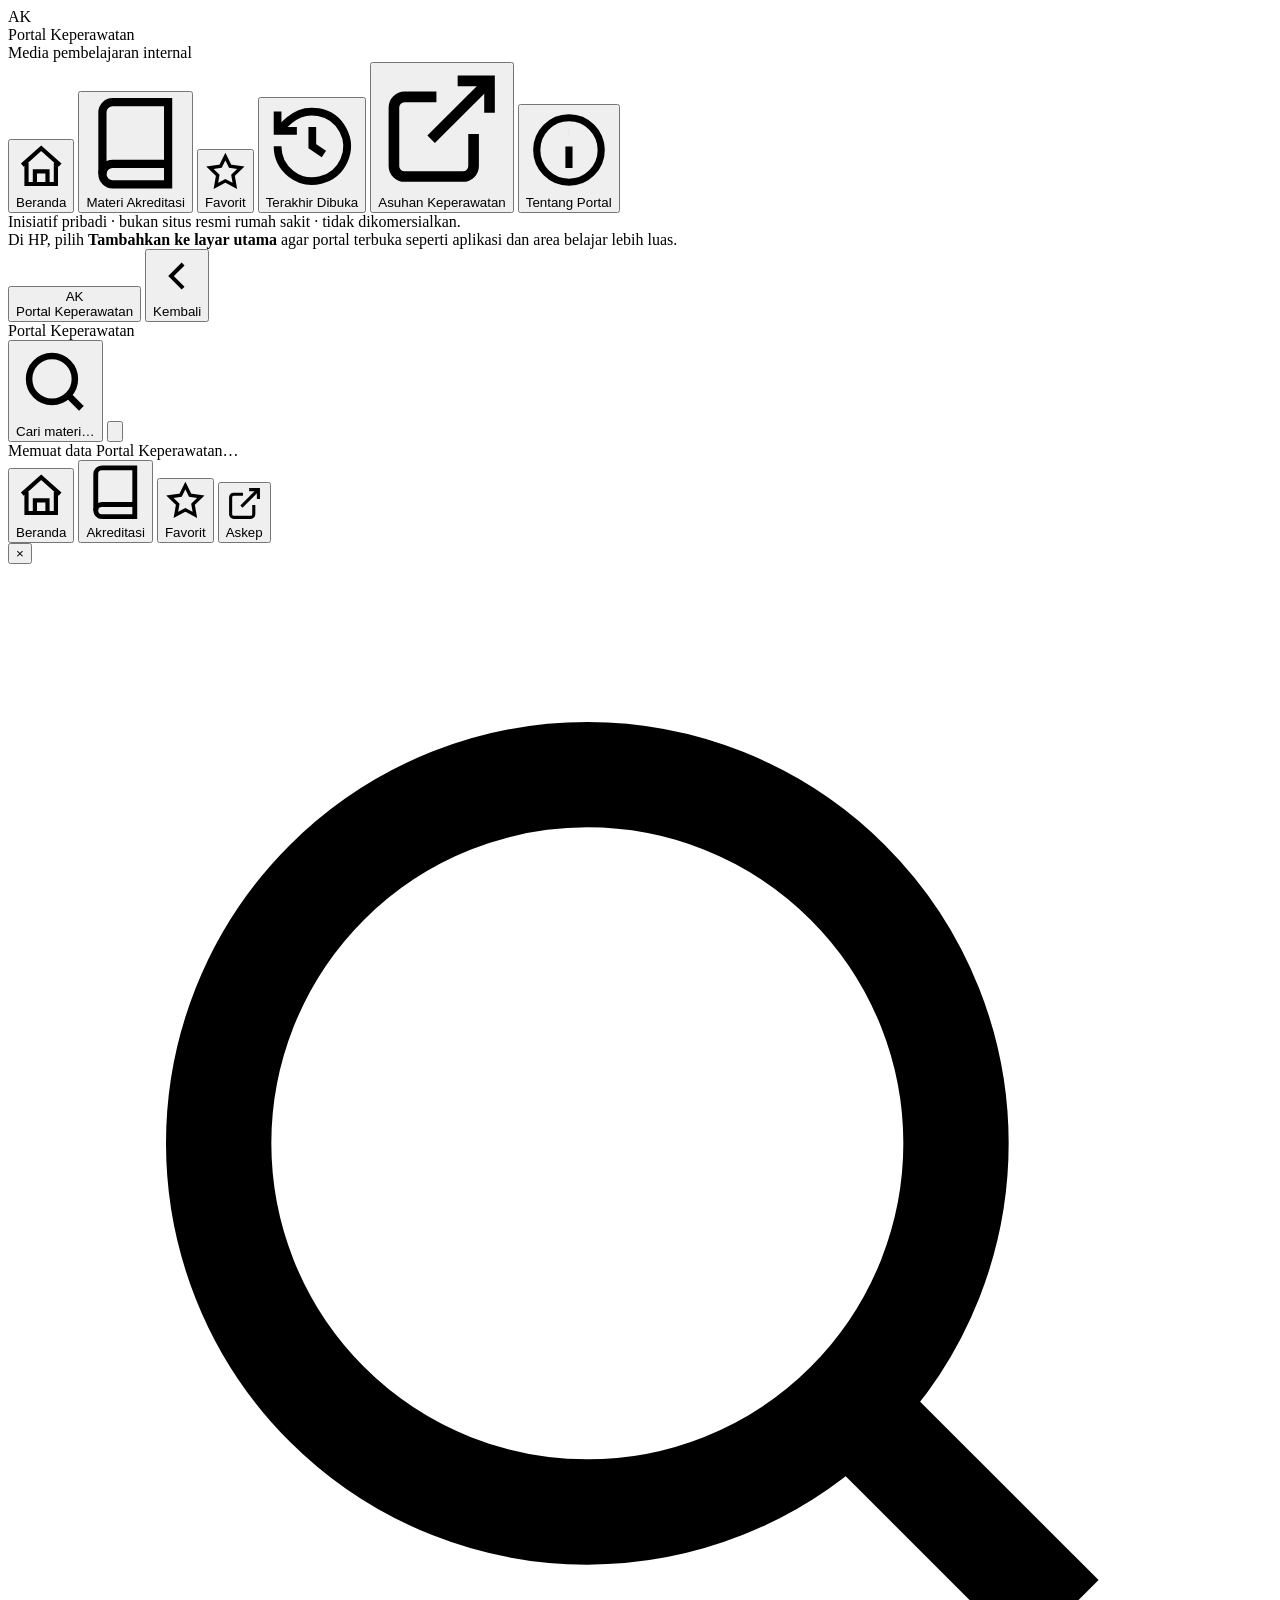
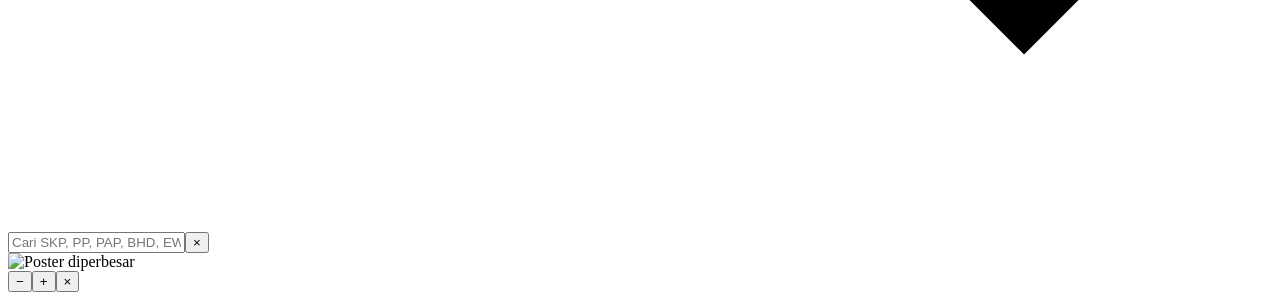
==== commit 7febacdd: "Add files via upload update terbaru" ====
--- a/index.html
+++ b/index.html
@@ -5,12 +5,12 @@
   <meta name="viewport" content="width=device-width,initial-scale=1,viewport-fit=cover">
   <meta name="theme-color" content="#0B3A4A">
   <meta name="robots" content="noindex,nofollow,noarchive">
-  <meta name="description" content="Portal microlearning akreditasi dengan Pengetahuan Wajib, Praktik Wajib, simulasi, dan kuis untuk perawat.">
+  <meta name="description" content="Portal pembelajaran keperawatan dengan materi mendalam, infografik praktik, simulasi, dan kuis kasus.">
   <link rel="manifest" href="manifest.webmanifest">
   <link rel="icon" href="assets/icons/icon-192.png">
   <link rel="apple-touch-icon" href="assets/icons/icon-192.png">
   <title>Portal Keperawatan</title>
-  <link rel="stylesheet" href="assets/css/styles-v4-2-0.css?v=4.2.0">
+  <link rel="stylesheet" href="assets/css/styles-v5-0-0.css?v=5.0.0">
 </head>
 <body>
 <div class="ak-shell">
@@ -35,6 +35,9 @@
         <div class="ak-logo-monogram" aria-hidden="true">AK</div>
         <div class="ak-top-title">Portal Keperawatan</div>
       </button>
+      <button class="ak-app-back" id="appBackButton" data-action="app-back" aria-label="Kembali">
+        <svg viewBox="0 0 24 24" fill="none" stroke="currentColor" stroke-width="2"><path d="m15 18-6-6 6-6"/></svg><span>Kembali</span>
+      </button>
       <div class="ak-top-title">Portal Keperawatan</div>
       <button class="ak-search-trigger" data-action="open-search" aria-label="Cari materi"><svg viewBox="0 0 24 24" fill="none" stroke="currentColor" stroke-width="2"><circle cx="11" cy="11" r="7"/><path d="m20 20-4-4"/></svg><span>Cari materi…</span></button>
       <button class="ak-icon-btn ak-top-favorite" data-route="#/favorites" aria-label="Favorit"><svg viewBox="0 0 24 24" fill="none" stroke="currentColor" stroke-width="2"><path d="m12 2.7 2.8 5.7 6.3.9-4.6 4.4 1.1 6.3-5.6-3-5.6 3 1.1-6.3-4.6-4.4 6.3-.9Z"/></svg></button>
@@ -52,6 +55,6 @@
 <div class="ak-search-overlay" id="searchOverlay"><div class="ak-search-modal"><div class="ak-search-box"><svg viewBox="0 0 24 24" fill="none" stroke="currentColor" stroke-width="2"><circle cx="11" cy="11" r="7"/><path d="m20 20-4-4"/></svg><input class="ak-search-input" id="searchInput" placeholder="Cari SKP, PP, PAP, BHD, EWS, PMKP…"><button class="ak-search-close" data-action="close-search">×</button></div><div class="ak-search-results" id="searchResults"></div></div></div>
 <div class="ak-lightbox" id="lightbox"><img id="lightboxImage" alt="Poster diperbesar"><div class="ak-lightbox-controls"><button data-action="zoom-lightbox" data-delta="-0.2">−</button><button data-action="zoom-lightbox" data-delta="0.2">+</button><button data-action="close-lightbox">×</button></div></div>
 <div class="ak-toast" id="toast"></div>
-<script src="assets/js/app-v4-2-0.js?v=4.2.0" defer></script>
+<script src="assets/js/app-v5-0-0.js?v=5.0.0" defer></script>
 </body>
 </html>
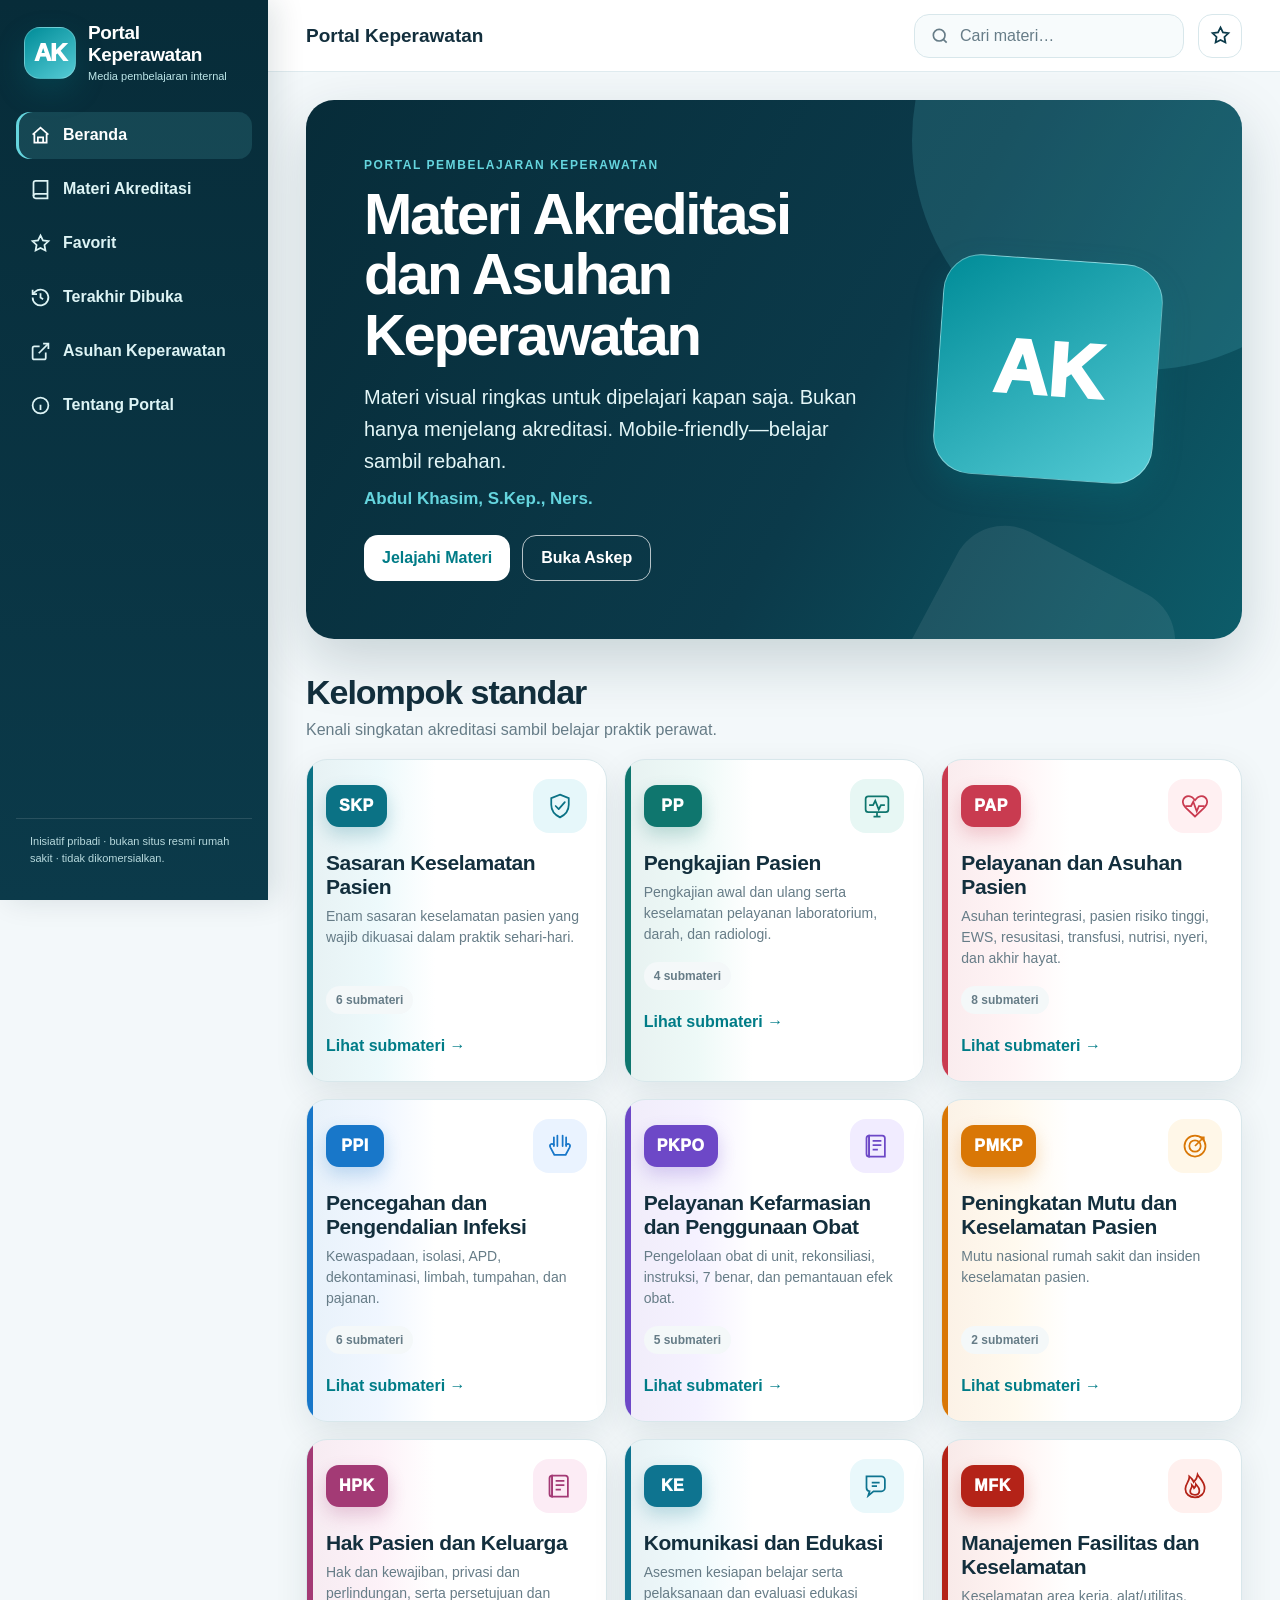
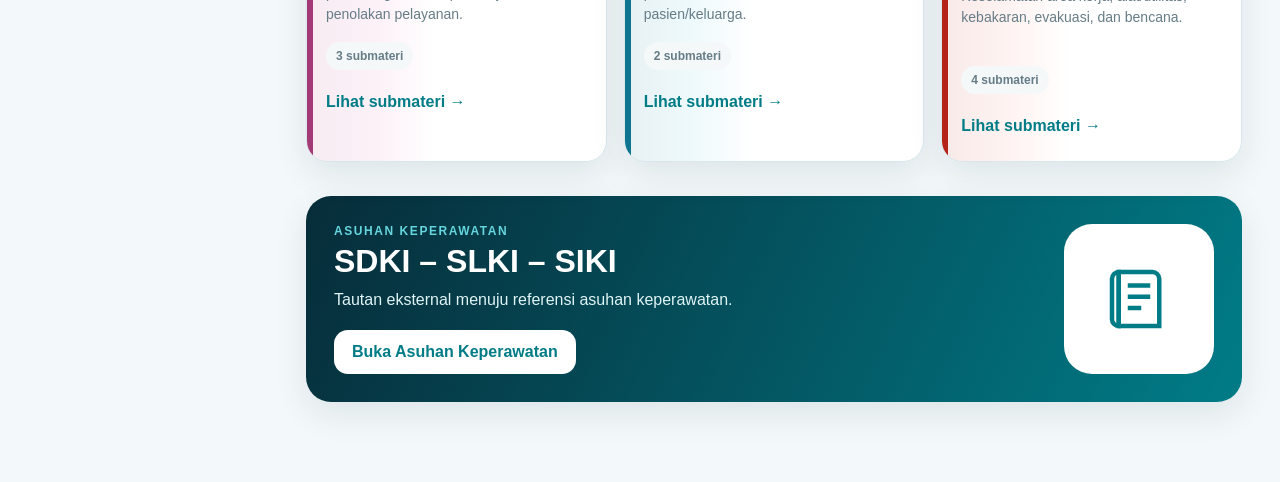
==== commit 2c51c7de: "Add files via upload update V6" ====
--- a/index.html
+++ b/index.html
@@ -5,12 +5,12 @@
   <meta name="viewport" content="width=device-width,initial-scale=1,viewport-fit=cover">
   <meta name="theme-color" content="#0B3A4A">
   <meta name="robots" content="noindex,nofollow,noarchive">
-  <meta name="description" content="Portal pembelajaran keperawatan dengan materi mendalam, infografik praktik, simulasi, dan kuis kasus.">
+  <meta name="description" content="Portal pembelajaran keperawatan dengan materi akreditasi keperawatan yang ringkas, praktis, dan terarah.">
   <link rel="manifest" href="manifest.webmanifest">
   <link rel="icon" href="assets/icons/icon-192.png">
   <link rel="apple-touch-icon" href="assets/icons/icon-192.png">
   <title>Portal Keperawatan</title>
-  <link rel="stylesheet" href="assets/css/styles-v5-0-0.css?v=5.0.0">
+  <link rel="stylesheet" href="assets/css/styles-v6-0-0.css?v=6.0.0">
 </head>
 <body>
 <div class="ak-shell">
@@ -55,6 +55,6 @@
 <div class="ak-search-overlay" id="searchOverlay"><div class="ak-search-modal"><div class="ak-search-box"><svg viewBox="0 0 24 24" fill="none" stroke="currentColor" stroke-width="2"><circle cx="11" cy="11" r="7"/><path d="m20 20-4-4"/></svg><input class="ak-search-input" id="searchInput" placeholder="Cari SKP, PP, PAP, BHD, EWS, PMKP…"><button class="ak-search-close" data-action="close-search">×</button></div><div class="ak-search-results" id="searchResults"></div></div></div>
 <div class="ak-lightbox" id="lightbox"><img id="lightboxImage" alt="Poster diperbesar"><div class="ak-lightbox-controls"><button data-action="zoom-lightbox" data-delta="-0.2">−</button><button data-action="zoom-lightbox" data-delta="0.2">+</button><button data-action="close-lightbox">×</button></div></div>
 <div class="ak-toast" id="toast"></div>
-<script src="assets/js/app-v5-0-0.js?v=5.0.0" defer></script>
+<script src="assets/js/app-v6-0-0.js?v=6.0.0" defer></script>
 </body>
 </html>
--- a/assets/css/styles-v6-0-0.css
+++ b/assets/css/styles-v6-0-0.css
@@ -0,0 +1,836 @@
+:root{--navy:#0B3A4A;--navy2:#072C39;--teal:#007C87;--cyan:#65D5DE;--page:#F3F8FA;--card:#fff;--text:#132F3D;--muted:#667C87;--line:#D8E7EB;--shadow:0 12px 34px rgba(7,44,57,.09);--radius:20px;--sidebar:268px;--top:72px;--bottom:72px;font-family:Inter,"Segoe UI",Roboto,Arial,sans-serif;color-scheme:light}
+*{box-sizing:border-box}html{scroll-behavior:smooth}body{margin:0;background:var(--page);color:var(--text);font-size:16px}button,input{font:inherit}button{cursor:pointer}a{color:inherit}.hidden{display:none!important}
+.ak-shell{min-height:100vh;display:grid;grid-template-columns:var(--sidebar) minmax(0,1fr)}
+.ak-sidebar{position:fixed;inset:0 auto 0 0;width:var(--sidebar);background:linear-gradient(180deg,var(--navy2),var(--navy));color:white;padding:20px 16px;z-index:80;display:flex;flex-direction:column;box-shadow:8px 0 28px rgba(5,38,50,.12)}
+.ak-brand{display:flex;align-items:center;gap:12px;padding:2px 8px 20px}.ak-logo{width:52px;height:52px;border-radius:16px;box-shadow:0 8px 20px rgba(0,0,0,.16)}.ak-brand-title{font-size:19px;font-weight:850;letter-spacing:-.02em}.ak-brand-sub{font-size:11px;color:#BDE6E9;margin-top:3px;line-height:1.35}
+.ak-nav{display:grid;gap:7px;margin-top:8px}.ak-nav-btn{border:0;background:transparent;color:#DDF4F5;display:flex;align-items:center;gap:12px;text-align:left;padding:13px 14px;border-radius:14px;font-weight:730;transition:.2s}.ak-nav-btn svg{width:21px;height:21px}.ak-nav-btn:hover,.ak-nav-btn.active{background:rgba(101,213,222,.15);color:white}.ak-nav-btn.active{box-shadow:inset 3px 0 0 var(--cyan)}.ak-nav-spacer{flex:1}.ak-side-note{font-size:11px;line-height:1.5;color:#B7D9DD;padding:14px;border-top:1px solid rgba(255,255,255,.12)}
+.ak-main-column{grid-column:2;min-width:0}.ak-topbar{height:var(--top);position:sticky;top:0;z-index:70;background:rgba(255,255,255,.94);backdrop-filter:blur(14px);border-bottom:1px solid rgba(216,231,235,.8);display:flex;align-items:center;padding:0 clamp(16px,3vw,38px);gap:14px}.ak-mobile-brand{display:none;align-items:center;gap:10px}.ak-mobile-brand img{width:42px;height:42px;border-radius:13px}.ak-top-title{font-weight:850;font-size:19px;white-space:nowrap}.ak-search-trigger{margin-left:auto;border:1px solid var(--line);background:#F7FBFC;border-radius:15px;padding:11px 15px;display:flex;gap:10px;align-items:center;color:var(--muted);min-width:270px;text-align:left}.ak-search-trigger svg{width:20px}.ak-icon-btn{width:44px;height:44px;border:1px solid var(--line);background:white;border-radius:14px;display:grid;place-items:center;color:var(--navy)}.ak-icon-btn svg{width:21px;height:21px}
+.ak-content{max-width:1240px;margin:0 auto;padding:28px clamp(16px,3vw,38px) 70px}.ak-hero{position:relative;overflow:hidden;border-radius:28px;padding:clamp(28px,5vw,58px);background:linear-gradient(120deg,var(--navy2),var(--navy) 58%,#0E7580 130%);color:white;box-shadow:0 22px 58px rgba(7,44,57,.18)}.ak-hero:before{content:"";position:absolute;width:460px;height:460px;border-radius:50%;right:-130px;top:-190px;background:rgba(101,213,222,.16)}.ak-hero:after{content:"";position:absolute;width:240px;height:240px;border-radius:54px;right:90px;bottom:-150px;background:rgba(255,255,255,.08);transform:rotate(28deg)}.ak-hero-grid{display:grid;grid-template-columns:minmax(0,1.25fr) minmax(240px,.65fr);gap:24px;align-items:center;position:relative;z-index:1}.ak-eyebrow{font-size:12px;font-weight:850;letter-spacing:.13em;color:var(--cyan);text-transform:uppercase}.ak-hero h1{font-size:clamp(34px,5vw,58px);line-height:1.04;letter-spacing:-.04em;margin:12px 0 16px;max-width:790px}.hero-author{display:block;margin-top:10px;font-size:clamp(14px,1.5vw,17px);line-height:1.4;font-weight:800;color:var(--cyan);}.ak-hero p{font-size:clamp(16px,2vw,20px);line-height:1.6;color:#E4F7F8;max-width:720px;margin:0}.ak-hero-actions{display:flex;flex-wrap:wrap;gap:12px;margin-top:24px}.ak-btn{border:0;border-radius:14px;padding:13px 18px;font-weight:800;display:inline-flex;align-items:center;justify-content:center;gap:8px;text-decoration:none;transition:.2s}.ak-btn:hover{transform:translateY(-1px)}.ak-btn-primary{background:#18A6B3;color:white;box-shadow:0 10px 24px rgba(24,166,179,.25)}.ak-btn-secondary{background:white;color:var(--teal)}.ak-btn-outline{background:transparent;border:1.5px solid currentColor;color:var(--teal)}.ak-hero-art{display:grid;place-items:center}.ak-hero-mark{width:min(230px,76%);aspect-ratio:1;border-radius:34px;background:linear-gradient(145deg,rgba(255,255,255,.18),rgba(255,255,255,.05));border:1px solid rgba(255,255,255,.18);display:grid;place-items:center;transform:rotate(4deg);box-shadow:0 25px 45px rgba(0,0,0,.12)}.ak-hero-mark img{width:68%;transform:rotate(-4deg)}
+.ak-section{margin-top:34px}.ak-section-head{display:flex;align-items:end;justify-content:space-between;gap:18px;margin-bottom:16px}.ak-section-head h2{font-size:clamp(25px,3vw,34px);letter-spacing:-.03em;margin:0 0 6px}.ak-section-head p{color:var(--muted);margin:0;line-height:1.55}.ak-text-link{border:0;background:transparent;color:var(--teal);font-weight:800;padding:8px}
+.ak-grid{display:grid;grid-template-columns:repeat(3,minmax(0,1fr));gap:17px}.ak-card{background:white;border:1px solid var(--line);border-radius:21px;box-shadow:var(--shadow);overflow:hidden;transition:.2s;position:relative}.ak-card:hover{transform:translateY(-3px);box-shadow:0 18px 40px rgba(7,44,57,.13)}.ak-card-body{padding:19px}.ak-card-top{display:flex;justify-content:space-between;gap:12px;align-items:start}.ak-module-icon{width:54px;height:54px;border-radius:16px;display:grid;place-items:center;padding:13px}.ak-module-icon svg{width:100%;height:100%}.ak-fav{border:0;background:#F5F9FA;color:#8AA0AA;width:40px;height:40px;border-radius:13px;display:grid;place-items:center}.ak-fav.active{color:#E63957;background:#FFF0F3}.ak-fav svg{width:21px}.ak-card h3{font-size:21px;letter-spacing:-.02em;margin:16px 0 7px}.ak-card p{margin:0;color:var(--muted);line-height:1.5;font-size:14px;min-height:63px}.ak-meta-row{display:flex;gap:8px;flex-wrap:wrap;margin-top:17px}.ak-chip{display:inline-flex;align-items:center;gap:6px;padding:7px 10px;border-radius:999px;font-size:12px;font-weight:800;background:#F4F8F9;color:var(--muted)}.ak-card-action{margin-top:16px;display:flex;align-items:center;justify-content:space-between}.ak-open{border:0;background:transparent;color:var(--teal);font-weight:850;padding:7px 0}.ak-open:after{content:" →"}.ak-empty{padding:38px;background:white;border:1px dashed #BBD1D6;border-radius:22px;text-align:center;color:var(--muted)}
+.ak-askep{background:linear-gradient(115deg,var(--navy2),var(--teal));border-radius:25px;padding:28px;color:white;display:grid;grid-template-columns:1fr auto;gap:24px;align-items:center;box-shadow:var(--shadow)}.ak-askep h2{font-size:32px;margin:5px 0 8px}.ak-askep p{margin:0 0 18px;color:#DFF4F5;line-height:1.55;max-width:760px}.ak-askep-art{width:150px;height:150px;border-radius:28px;background:white;display:grid;place-items:center;color:var(--teal)}.ak-askep-art svg{width:72px}
+.ak-continue{display:grid;grid-template-columns:auto 1fr auto;align-items:center;gap:15px;background:white;border:1px solid var(--line);border-radius:20px;padding:16px;box-shadow:var(--shadow)}.ak-continue .ak-module-icon{width:48px;height:48px}.ak-continue h3{margin:0 0 4px}.ak-continue p{margin:0;color:var(--muted);font-size:13px}
+.ak-page-head{display:flex;align-items:center;gap:16px;margin-bottom:20px}.ak-page-head h1{font-size:clamp(30px,4vw,44px);letter-spacing:-.04em;margin:0}.ak-page-head p{color:var(--muted);margin:5px 0 0}.ak-back{width:44px;height:44px;border:1px solid var(--line);background:white;border-radius:14px;display:grid;place-items:center}.ak-back svg{width:21px}
+.ak-module-hero{border-radius:26px;padding:28px;background:linear-gradient(120deg,var(--navy2),var(--navy));color:white;position:relative;overflow:hidden}.ak-module-hero:after{content:"";position:absolute;width:320px;height:320px;border-radius:50%;right:-100px;top:-160px;background:color-mix(in srgb,var(--module) 55%,transparent)}.ak-module-hero-grid{position:relative;z-index:1;display:grid;grid-template-columns:1fr auto;gap:20px;align-items:center}.ak-module-hero h1{font-size:clamp(31px,4.5vw,49px);line-height:1.05;letter-spacing:-.04em;margin:9px 0 11px}.ak-module-hero p{margin:0;color:#E2F4F5;line-height:1.55;max-width:760px}.ak-module-bigicon{width:105px;height:105px;border-radius:28px;display:grid;place-items:center;padding:25px;background:rgba(255,255,255,.12);color:white;border:1px solid rgba(255,255,255,.18)}.ak-module-bigicon svg{width:100%}.ak-module-meta{display:flex;flex-wrap:wrap;gap:8px;margin-top:18px}.ak-dark-chip{background:rgba(255,255,255,.1);border:1px solid rgba(255,255,255,.15);padding:8px 11px;border-radius:999px;font-size:12px;font-weight:800}.ak-module-fav{position:absolute;right:20px;bottom:20px;z-index:2;border:0;width:44px;height:44px;border-radius:14px;background:rgba(255,255,255,.12);color:white;display:grid;place-items:center}.ak-module-fav.active{background:white;color:#E63957}.ak-module-fav svg{width:22px}
+.ak-notice{margin-top:14px;border:1px solid #F2D38A;background:#FFF8E7;color:#7A4A00;border-radius:16px;padding:14px 16px;line-height:1.5;font-size:14px;display:flex;gap:10px}.ak-notice svg{width:21px;flex:none}
+.ak-tabs{display:flex;gap:8px;overflow:auto;position:sticky;top:calc(var(--top) + 8px);z-index:50;background:rgba(243,248,250,.95);backdrop-filter:blur(10px);padding:16px 0 11px;margin-top:10px;scrollbar-width:none}.ak-tabs::-webkit-scrollbar{display:none}.ak-tab{border:1px solid var(--line);background:white;color:var(--muted);border-radius:999px;padding:11px 17px;font-weight:820;white-space:nowrap}.ak-tab.active{background:var(--module);border-color:var(--module);color:white;box-shadow:0 8px 18px color-mix(in srgb,var(--module) 25%,transparent)}
+.ak-panel{display:none;animation:fade .22s ease}.ak-panel.active{display:block}@keyframes fade{from{opacity:.4;transform:translateY(4px)}to{opacity:1;transform:none}}
+.ak-learning{display:grid;grid-template-columns:205px minmax(0,1fr);gap:18px;align-items:start}.ak-slide-rail{display:grid;gap:10px;max-height:72vh;overflow:auto;position:sticky;top:calc(var(--top) + 82px);padding-right:4px}.ak-thumb{border:1px solid var(--line);background:white;border-radius:15px;padding:8px;text-align:left;color:var(--muted);font-size:12px;font-weight:700;display:grid;grid-template-columns:48px 1fr;gap:8px;align-items:center}.ak-thumb.active{border-color:var(--module);box-shadow:0 0 0 2px color-mix(in srgb,var(--module) 16%,transparent);color:var(--text)}.ak-thumb-preview{height:48px;border-radius:10px;background:var(--soft);overflow:hidden;display:grid;place-items:center;color:var(--module)}.ak-thumb-preview img{width:100%;height:100%;object-fit:cover}.ak-thumb-preview svg{width:25px}.ak-slide-card{background:white;border:1px solid var(--line);border-radius:24px;box-shadow:var(--shadow);overflow:hidden}.ak-slide-stage{min-height:560px;background:linear-gradient(145deg,#F7FBFC,#EDF5F7);display:grid;place-items:center;padding:18px;position:relative}.ak-slide-stage img{max-width:100%;max-height:72vh;object-fit:contain;border-radius:13px;box-shadow:0 12px 30px rgba(7,44,57,.12);cursor:zoom-in}.ak-slide-html{width:100%;max-width:920px}.ak-slide-caption{padding:18px 20px;border-top:1px solid var(--line)}.ak-slide-caption h3{margin:0 0 6px;font-size:21px}.ak-slide-caption p{margin:0;color:var(--muted);line-height:1.5}.ak-slide-controls{display:grid;grid-template-columns:1fr auto 1fr;align-items:center;padding:12px 16px 16px;gap:10px}.ak-slide-controls .ak-btn:last-child{justify-self:end}.ak-counter{font-size:13px;color:var(--muted);font-weight:800}.ak-mobile-dots{display:none;justify-content:center;gap:6px;padding-top:12px}.ak-dot{width:8px;height:8px;border-radius:50%;background:#BCD0D5}.ak-dot.active{width:22px;border-radius:99px;background:var(--module)}
+.ak-summary-grid{display:grid;grid-template-columns:repeat(3,minmax(0,1fr));gap:14px}.ak-summary-card{background:white;border:1px solid var(--line);border-radius:19px;padding:18px;box-shadow:0 8px 23px rgba(7,44,57,.06);position:relative;overflow:hidden}.ak-summary-card:before{content:"";position:absolute;left:0;top:0;bottom:0;width:5px;background:var(--module)}.ak-summary-card h3{font-size:18px;margin:0 0 8px}.ak-summary-card p{margin:0;color:var(--muted);line-height:1.5;font-size:14px}.ak-do-grid{display:grid;grid-template-columns:1fr 1fr;gap:16px;margin-top:20px}.ak-do,.ak-dont{border-radius:21px;padding:20px}.ak-do{background:#ECFDF3;border:1px solid #ABEFC6}.ak-dont{background:#FEF3F2;border:1px solid #FECDCA}.ak-do h3{color:#067647}.ak-dont h3{color:#B42318}.ak-list{list-style:none;padding:0;margin:0;display:grid;gap:10px}.ak-list li{display:flex;gap:10px;line-height:1.45}.ak-list-mark{width:22px;height:22px;border-radius:50%;display:grid;place-items:center;flex:none;font-weight:900}.ak-do .ak-list-mark{background:#D1FADF;color:#067647}.ak-dont .ak-list-mark{background:#FEE4E2;color:#B42318}
+.ak-quiz{max-width:820px;margin:auto}.ak-quiz-card{background:white;border:1px solid var(--line);border-radius:24px;padding:clamp(20px,4vw,34px);box-shadow:var(--shadow)}.ak-quiz-progress{height:8px;border-radius:99px;background:#E5EEF1;overflow:hidden;margin-bottom:18px}.ak-quiz-progress span{display:block;height:100%;background:var(--module);transition:.25s}.ak-quiz-label{font-size:13px;font-weight:850;color:var(--module);text-transform:uppercase;letter-spacing:.08em}.ak-quiz h2{font-size:clamp(23px,3.2vw,32px);line-height:1.3;margin:10px 0 20px}.ak-options{display:grid;gap:11px}.ak-option{border:1.5px solid var(--line);background:white;border-radius:15px;padding:14px 16px;text-align:left;font-weight:720;color:var(--text);display:grid;grid-template-columns:32px 1fr;gap:10px;align-items:start}.ak-option:hover{border-color:var(--module);background:var(--soft)}.ak-option.correct{border-color:#17B26A;background:#ECFDF3;color:#067647}.ak-option.wrong{border-color:#F04438;background:#FEF3F2;color:#B42318}.ak-option-letter{width:28px;height:28px;border-radius:9px;background:#F1F6F7;display:grid;place-items:center}.ak-feedback{margin-top:16px;border-radius:16px;padding:15px 16px;line-height:1.5}.ak-feedback.good{background:#ECFDF3;color:#067647;border:1px solid #ABEFC6}.ak-feedback.bad{background:#FEF3F2;color:#B42318;border:1px solid #FECDCA}.ak-quiz-actions{display:flex;justify-content:flex-end;gap:10px;margin-top:17px}.ak-score{text-align:center;padding:18px}.ak-score-ring{width:142px;height:142px;border-radius:50%;display:grid;place-items:center;margin:0 auto 18px;background:conic-gradient(var(--module) var(--score),#E5EEF1 0);position:relative}.ak-score-ring:after{content:"";position:absolute;inset:12px;background:white;border-radius:50%}.ak-score-num{position:relative;z-index:1;font-size:31px;font-weight:900}.ak-score h2{margin-bottom:8px}.ak-score p{color:var(--muted)}
+.ak-refs{display:grid;gap:11px}.ak-ref{background:white;border:1px solid var(--line);border-radius:18px;padding:16px 18px;display:flex;justify-content:space-between;gap:14px;align-items:center;text-decoration:none}.ak-ref:hover{border-color:var(--module);color:var(--module)}.ak-ref small{display:block;color:var(--muted);margin-top:4px}.ak-disclaimer{margin-top:18px;color:var(--muted);font-size:13px;line-height:1.6;background:white;border:1px solid var(--line);border-radius:17px;padding:16px}
+.ak-about{display:grid;grid-template-columns:1.2fr .8fr;gap:20px}.ak-about-card{background:white;border:1px solid var(--line);border-radius:22px;padding:23px;box-shadow:var(--shadow)}.ak-about-card h2,.ak-about-card h3{margin-top:0}.ak-about-card p,.ak-about-card li{color:var(--muted);line-height:1.65}.ak-about-logo{display:grid;place-items:center;background:linear-gradient(135deg,var(--navy2),var(--teal));color:white}.ak-about-logo img{width:150px;border-radius:36px;margin-bottom:16px}.ak-about-logo h2{margin:0}.ak-about-logo p{color:#DFF4F5;text-align:center}
+.ak-search-overlay{position:fixed;inset:0;background:rgba(4,31,41,.55);backdrop-filter:blur(8px);z-index:200;display:none;padding:7vh 16px}.ak-search-overlay.open{display:block}.ak-search-modal{max-width:760px;margin:auto;background:white;border-radius:24px;box-shadow:0 30px 80px rgba(0,0,0,.25);overflow:hidden}.ak-search-box{display:flex;align-items:center;border-bottom:1px solid var(--line);padding:15px}.ak-search-box svg{width:24px;color:var(--muted)}.ak-search-input{border:0;outline:0;flex:1;padding:8px 12px;font-size:19px}.ak-search-close{border:0;background:#F1F6F7;border-radius:11px;width:38px;height:38px}.ak-search-results{max-height:65vh;overflow:auto;padding:10px}.ak-search-item{width:100%;border:0;background:white;border-radius:15px;padding:13px;display:grid;grid-template-columns:45px 1fr auto;gap:12px;align-items:center;text-align:left}.ak-search-item:hover{background:#F1F8F9}.ak-search-item .ak-module-icon{width:45px;height:45px;padding:11px}.ak-search-item h4{margin:0 0 4px}.ak-search-item p{margin:0;color:var(--muted);font-size:13px}.ak-search-empty{padding:28px;text-align:center;color:var(--muted)}
+.ak-lightbox{position:fixed;inset:0;background:rgba(0,0,0,.88);z-index:300;display:none;align-items:center;justify-content:center;padding:20px}.ak-lightbox.open{display:flex}.ak-lightbox img{max-width:92vw;max-height:88vh;object-fit:contain;transition:transform .2s}.ak-lightbox-controls{position:absolute;top:16px;right:16px;display:flex;gap:8px}.ak-lightbox-controls button{border:0;background:rgba(255,255,255,.12);color:white;width:44px;height:44px;border-radius:14px;font-size:20px}.ak-toast{position:fixed;left:50%;bottom:92px;transform:translate(-50%,20px);background:var(--navy2);color:white;padding:12px 17px;border-radius:14px;z-index:350;opacity:0;pointer-events:none;transition:.25s;box-shadow:0 12px 35px rgba(0,0,0,.22)}.ak-toast.show{opacity:1;transform:translate(-50%,0)}
+.ak-bottom-nav{display:none;position:fixed;bottom:0;left:0;right:0;height:var(--bottom);background:rgba(255,255,255,.97);backdrop-filter:blur(14px);border-top:1px solid var(--line);z-index:90;padding-bottom:env(safe-area-inset-bottom)}.ak-bottom-btn{border:0;background:transparent;color:#728891;display:flex;flex-direction:column;align-items:center;justify-content:center;gap:3px;font-size:10px;font-weight:800}.ak-bottom-btn svg{width:22px;height:22px}.ak-bottom-btn.active{color:var(--teal)}
+/* native learning visuals */
+.ak-visual-title{font-size:clamp(25px,3vw,36px);margin:0 0 7px;letter-spacing:-.03em}.ak-visual-sub{color:var(--muted);line-height:1.55;margin:0 0 20px}.ak-visual-grid{display:grid;grid-template-columns:repeat(3,1fr);gap:14px}.ak-visual-card{background:white;border:1px solid var(--line);border-radius:18px;padding:18px}.ak-visual-card h3{margin:0 0 8px;font-size:18px}.ak-visual-card p{margin:0;color:var(--muted);line-height:1.5;font-size:14px}.ak-step-badge{width:42px;height:42px;border-radius:13px;display:grid;place-items:center;background:var(--soft);color:var(--module);font-weight:900;font-size:20px;margin-bottom:12px}.ak-sbar{display:grid;grid-template-columns:repeat(4,1fr);gap:12px}.ak-sbar-card{background:white;border:1px solid var(--line);border-radius:19px;padding:17px}.ak-sbar-letter{font-size:37px;font-weight:950;color:var(--module)}.ak-sbar-card h3{margin:0 0 7px}.ak-sbar-card p{margin:0;color:var(--muted);font-size:13px;line-height:1.5}.ak-dialogue{display:grid;gap:12px}.ak-bubble{max-width:85%;padding:14px 16px;border-radius:18px;background:white;border:1px solid var(--line);line-height:1.5}.ak-bubble.right{justify-self:end;background:var(--soft);border-color:color-mix(in srgb,var(--module) 25%,var(--line))}.ak-bubble b{display:block;color:var(--module);margin-bottom:4px}.ak-cycle{display:flex;align-items:stretch;gap:9px;overflow:auto}.ak-cycle-item{min-width:145px;flex:1;background:white;border:1px solid var(--line);border-radius:17px;padding:15px;text-align:center}.ak-cycle-arrow{display:grid;place-items:center;color:var(--module);font-weight:900}.ak-pop-grid{display:grid;grid-template-columns:repeat(3,1fr);gap:14px}.ak-pop-card{background:white;border:1px solid var(--line);border-top:5px solid var(--module);border-radius:19px;padding:19px}.ak-pop-card h3{font-size:23px;margin:0 0 9px}.ak-pop-card p{margin:0;color:var(--muted);line-height:1.55}.ak-table-wrap{overflow:auto;background:white;border:1px solid var(--line);border-radius:18px}.ak-table{border-collapse:collapse;width:100%;min-width:760px;font-size:13px}.ak-table th,.ak-table td{border:1px solid #DCE7EA;padding:10px;text-align:center}.ak-table th{background:#0E1C33;color:white}.ak-table td:first-child{text-align:left;font-weight:800;background:#F6F9FA}.score0{background:#27C665;color:white}.score1{background:#FFE45D}.score2{background:#FF7A16;color:white}.score3{background:#F34545;color:white}.ak-trigger-grid{display:grid;grid-template-columns:repeat(4,1fr);gap:12px}.ak-trigger{border-radius:18px;padding:18px;background:white;border:1px solid var(--line)}.ak-trigger strong{font-size:25px;color:var(--module);display:block;margin-bottom:8px}.ak-trigger p{color:var(--muted);margin:0;line-height:1.5;font-size:14px}
+@media(max-width:1050px){.ak-grid{grid-template-columns:repeat(2,minmax(0,1fr))}.ak-summary-grid{grid-template-columns:repeat(2,minmax(0,1fr))}.ak-visual-grid{grid-template-columns:repeat(2,1fr)}.ak-about{grid-template-columns:1fr}.ak-hero-grid{grid-template-columns:1fr}.ak-hero-art{display:none}.ak-learning{grid-template-columns:165px minmax(0,1fr)}}
+@media(max-width:820px){:root{--top:64px}.ak-shell{display:block}.ak-sidebar{display:none}.ak-main-column{grid-column:auto}.ak-topbar{height:var(--top);padding:0 13px}.ak-mobile-brand{display:flex}.ak-top-title{display:none}.ak-search-trigger{min-width:0;width:44px;height:44px;padding:0;display:grid;place-items:center;margin-left:auto}.ak-search-trigger span{display:none}.ak-content{padding:17px 12px calc(var(--bottom) + 30px)}.ak-bottom-nav{display:grid;grid-template-columns:repeat(5,1fr)}.ak-hero{padding:29px 22px;border-radius:23px}.ak-hero h1{font-size:37px}.ak-section{margin-top:27px}.ak-learning{grid-template-columns:1fr}.ak-slide-rail{display:none}.ak-slide-stage{min-height:400px;padding:10px}.ak-slide-stage img{max-height:64vh}.ak-mobile-dots{display:flex}.ak-tabs{top:var(--top);margin-inline:-12px;padding-inline:12px}.ak-module-hero{border-radius:22px;padding:23px}.ak-module-bigicon{display:none}.ak-module-fav{right:14px;bottom:14px}.ak-slide-controls{position:sticky;bottom:calc(var(--bottom) + 4px);background:white;z-index:20;border-top:1px solid var(--line);padding:10px}.ak-slide-card{border-radius:20px}.ak-askep{grid-template-columns:1fr}.ak-askep-art{display:none}.ak-about-logo img{width:120px}}
+@media(max-width:600px){body{font-size:15px}.ak-grid{grid-template-columns:1fr}.ak-summary-grid{grid-template-columns:1fr}.ak-do-grid{grid-template-columns:1fr}.ak-section-head{display:block}.ak-section-head .ak-text-link{padding-left:0}.ak-hero h1{font-size:34px}.ak-hero-actions{display:grid}.ak-hero-actions .ak-btn{width:100%}.ak-module-hero h1{font-size:32px;padding-right:32px}.ak-module-hero-grid{grid-template-columns:1fr}.ak-slide-stage{min-height:350px}.ak-slide-controls .ak-btn{padding:11px 13px}.ak-continue{grid-template-columns:auto 1fr}.ak-continue>.ak-btn{grid-column:1/-1;width:100%}.ak-visual-grid,.ak-pop-grid,.ak-trigger-grid{grid-template-columns:1fr}.ak-sbar{grid-template-columns:1fr 1fr}.ak-cycle{display:grid}.ak-cycle-arrow{transform:rotate(90deg)}.ak-table{font-size:12px}.ak-search-overlay{padding:12px}.ak-search-modal{border-radius:20px}.ak-page-head h1{font-size:31px}.ak-askep h2{font-size:27px}}
+
+.ak-logo-monogram{display:grid;place-items:center;flex:0 0 auto;width:52px;height:52px;border-radius:16px;background:linear-gradient(145deg,#0E7480,#27C2CE);color:#fff;font-weight:900;font-size:24px;letter-spacing:-.06em;border:1px solid rgba(255,255,255,.22);box-shadow:0 8px 20px rgba(0,0,0,.16)}
+.ak-mobile-brand .ak-logo-monogram{width:42px;height:42px;border-radius:13px;font-size:20px}.ak-logo-hero{width:68%;height:auto;aspect-ratio:1;border-radius:28px;font-size:clamp(58px,7vw,92px);transform:rotate(-4deg)}.ak-about-logo .ak-logo-monogram{width:120px;height:120px;border-radius:30px;font-size:54px;margin:0 auto 18px}.ak-runtime-error{margin:28px;padding:22px;border:1px solid #F5C2C0;background:#FFF4F3;border-radius:18px;color:#7A271A}.ak-runtime-error h2{margin:0 0 8px}.ak-runtime-error code{display:block;margin-top:12px;padding:12px;background:#fff;border-radius:10px;overflow:auto;white-space:pre-wrap}.ak-missing-asset{display:grid;place-items:center;min-height:320px;padding:28px;text-align:center;color:var(--muted);background:linear-gradient(145deg,#F4FAFB,#fff);border:1px dashed var(--line);border-radius:18px}
+
+/* v2.1 responsive, Drive assets, deeper learning */
+.ak-hero-compact{padding:34px 42px;min-height:250px}
+.ak-hero-compact .ak-hero-actions{display:none}
+.ak-hero-compact h1{font-size:clamp(32px,4.3vw,52px);margin-bottom:12px}
+.ak-back{width:42px;height:42px;flex:0 0 42px}
+.ak-back svg{width:20px;height:20px}
+.ak-slide-stage{height:clamp(430px,66vh,760px);min-height:0;padding:14px}
+.ak-slide-stage .ak-poster-image{display:block;width:100%;height:100%;max-width:1120px;max-height:100%;object-fit:contain;border-radius:14px}
+.ak-slide-caption{padding:18px 20px 14px}
+.ak-slide-caption h3{font-size:22px;line-height:1.3;overflow:visible;white-space:normal;overflow-wrap:anywhere}
+.ak-slide-caption p{font-size:15px}
+.ak-slide-controls{padding:10px 16px 16px}
+.ak-slide-controls .ak-btn{min-height:42px;padding:10px 14px;gap:6px}
+.ak-slide-controls .ak-btn svg{width:18px;height:18px;flex:0 0 18px}
+.ak-slide-controls .ak-btn:disabled{opacity:.38;cursor:not-allowed;transform:none}
+.ak-ref{min-height:70px;padding:14px 16px}
+.ak-ref-icon{width:22px;height:22px;flex:0 0 22px;display:grid;place-items:center}
+.ak-ref-icon svg,.ak-ref>svg{width:20px!important;height:20px!important;max-width:20px!important}
+.ak-deep-grid{display:grid;grid-template-columns:repeat(2,minmax(0,1fr));gap:15px}
+.ak-deep-card{background:white;border:1px solid var(--line);border-radius:20px;padding:20px;box-shadow:var(--shadow)}
+.ak-deep-card h3{margin:0 0 10px;font-size:19px}
+.ak-deep-card ul{margin:0;padding-left:20px;color:var(--muted);line-height:1.58}
+.ak-deep-card li+li{margin-top:7px}
+.ak-feedback p{margin:9px 0 0;line-height:1.55}
+.ak-option-review{margin-top:14px;border-top:1px solid rgba(0,0,0,.08);padding-top:12px}
+.ak-option-review summary{cursor:pointer;font-weight:800}
+.ak-option-review ol{padding-left:22px;margin:12px 0 0}
+.ak-option-review li{padding:8px 0;color:var(--muted)}
+.ak-option-review li strong,.ak-option-review li span{display:block}
+.ak-option-review li span{margin-top:4px;line-height:1.45}
+.ak-option-review li.is-correct strong{color:#067647}
+.ak-full-material{max-width:1000px;margin:auto}
+.ak-full-head{margin-bottom:18px}
+.ak-full-head h2{font-size:clamp(28px,3.5vw,40px);margin:0 0 7px}
+.ak-full-head p{margin:0;color:var(--muted)}
+.ak-full-list{counter-reset:item;list-style:none;margin:0;padding:0;display:grid;grid-template-columns:repeat(2,minmax(0,1fr));gap:10px}
+.ak-full-list li{counter-increment:item;display:grid;grid-template-columns:38px 1fr;gap:10px;align-items:start;background:white;border:1px solid var(--line);border-radius:16px;padding:13px;line-height:1.5}
+.ak-full-list li:before{content:counter(item);width:34px;height:34px;border-radius:11px;background:var(--soft);color:var(--module);display:grid;place-items:center;font-weight:900}
+.ak-duty-list{grid-template-columns:1fr}
+.ak-practice-box{max-width:920px;margin:auto;background:white;border:1px solid var(--line);border-radius:22px;padding:24px}
+.ak-practice-box h2{margin:0 0 8px}
+.ak-practice-box>p{color:var(--muted);line-height:1.6}
+.ak-practice-box details{margin-top:18px;border:1px solid var(--line);border-radius:15px;padding:14px}
+.ak-practice-box summary{cursor:pointer;font-weight:850}
+.ak-practice-columns{display:grid;grid-template-columns:1fr 1fr;gap:18px;margin-top:14px}
+.ak-practice-columns li{margin-bottom:8px;line-height:1.45;color:var(--muted)}
+.ak-content{padding-bottom:calc(80px + env(safe-area-inset-bottom))}
+.ak-bottom-nav{height:calc(var(--bottom) + env(safe-area-inset-bottom))}
+@media(max-width:1050px){
+ .ak-deep-grid{grid-template-columns:1fr}
+ .ak-full-list{grid-template-columns:1fr}
+}
+@media(max-width:820px){
+ .ak-hero-compact{padding:22px 20px;min-height:0}
+ .ak-hero-compact h1{font-size:32px;line-height:1.08;margin:9px 0}
+ .ak-hero-compact p{font-size:15px;line-height:1.5}
+ .ak-slide-stage{height:auto;min-height:0;padding:8px;background:#F4F9FA}
+ .ak-slide-stage .ak-poster-image{width:100%;height:auto;max-height:none;border-radius:11px}
+ .ak-slide-caption{padding:16px 16px 10px}
+ .ak-slide-caption h3{font-size:21px}
+ .ak-slide-controls{position:static;bottom:auto;border-top:0;padding:10px 12px 16px;grid-template-columns:minmax(0,1fr) auto minmax(0,1fr)}
+ .ak-slide-controls .ak-btn{width:100%;min-width:0}
+ .ak-slide-controls .ak-btn span{white-space:nowrap}
+ .ak-content{padding-bottom:calc(var(--bottom) + env(safe-area-inset-bottom) + 38px)}
+ .ak-tabs{max-width:100vw}
+}
+@media(max-width:600px){
+ .ak-hero-compact h1{font-size:28px}
+ .ak-slide-controls{gap:7px}
+ .ak-slide-controls .ak-btn{font-size:13px;padding:10px 9px}
+ .ak-slide-controls .ak-btn svg{width:16px;height:16px}
+ .ak-counter{font-size:12px;white-space:nowrap}
+ .ak-full-list li{grid-template-columns:34px 1fr;padding:11px}
+ .ak-full-list li:before{width:30px;height:30px}
+ .ak-practice-columns{grid-template-columns:1fr}
+ .ak-deep-card{padding:17px}
+}
+
+
+
+/* v2.2 mobile learning polish */
+.ak-mobile-module-head,.ak-focus-trigger,.ak-focus-exit,.ak-mobile-footer{display:none}
+.ak-slide-title-row{display:flex;align-items:flex-start;justify-content:space-between;gap:14px}
+.ak-slide-title-row h3{min-width:0;margin:0}
+.ak-focus-trigger{border:1px solid var(--line);background:#F5FAFB;color:var(--teal);border-radius:12px;padding:8px 11px;align-items:center;gap:6px;font-weight:820;white-space:nowrap;flex:0 0 auto}
+.ak-bottom-nav{transition:transform .24s ease,opacity .24s ease}
+.ak-bottom-nav.is-hidden{transform:translateY(calc(100% + env(safe-area-inset-bottom)));opacity:.2;pointer-events:none}
+.ak-focus-exit{position:fixed;z-index:300;right:max(12px,env(safe-area-inset-right));top:max(12px,env(safe-area-inset-top));width:42px;height:42px;border:1px solid rgba(255,255,255,.32);border-radius:50%;background:rgba(7,44,57,.9);color:#fff;font-size:27px;line-height:1;place-items:center;box-shadow:0 10px 28px rgba(0,0,0,.25)}
+body.ak-focus-mode .ak-focus-exit{display:grid}
+body.ak-focus-mode .ak-sidebar,
+body.ak-focus-mode .ak-topbar,
+body.ak-focus-mode .ak-bottom-nav,
+body.ak-focus-mode .ak-mobile-module-head,
+body.ak-focus-mode .ak-page-head,
+body.ak-focus-mode .ak-module-hero,
+body.ak-focus-mode .ak-notice,
+body.ak-focus-mode .ak-tabs{display:none!important}
+body.ak-focus-mode .ak-shell{display:block;min-height:100dvh}
+body.ak-focus-mode .ak-main-column{grid-column:auto}
+body.ak-focus-mode .ak-content{max-width:none;padding:8px max(8px,env(safe-area-inset-left)) max(10px,env(safe-area-inset-bottom))}
+body.ak-focus-mode .ak-learning{display:block}
+body.ak-focus-mode .ak-slide-rail,
+body.ak-focus-mode .ak-mobile-dots{display:none!important}
+body.ak-focus-mode .ak-slide-card{border:0;border-radius:0;box-shadow:none;background:#fff}
+body.ak-focus-mode .ak-slide-stage{height:calc(100dvh - 190px);min-height:300px;padding:6px;border-radius:0;background:#fff}
+body.ak-focus-mode .ak-slide-stage .ak-poster-image{width:100%;height:100%;max-width:none;max-height:100%;object-fit:contain}
+body.ak-focus-mode .ak-slide-caption{padding:8px 8px 4px}
+body.ak-focus-mode .ak-slide-caption p{margin-top:4px}
+body.ak-focus-mode .ak-focus-trigger{display:none!important}
+body.ak-focus-mode .ak-slide-controls{position:static!important;padding:7px 8px max(8px,env(safe-area-inset-bottom));border-top:1px solid var(--line);background:#fff}
+
+@media(max-width:820px){
+ :root{--top:54px;--bottom:58px}
+ .ak-topbar{position:relative;top:auto;height:var(--top);padding:0 12px;gap:9px}
+ .ak-mobile-brand{display:flex;border:0;background:transparent;padding:0;align-items:center;color:inherit}
+ .ak-mobile-brand .ak-logo-monogram{width:40px;height:40px;border-radius:12px;font-size:19px}
+ .ak-top-favorite{display:none}
+ .ak-search-trigger{width:40px;height:40px;border-radius:13px}
+ body.ak-is-module .ak-topbar{display:flex}
+ .ak-content{padding:14px 10px calc(var(--bottom) + env(safe-area-inset-bottom) + 24px)}
+ .ak-bottom-nav{height:calc(var(--bottom) + env(safe-area-inset-bottom));grid-template-columns:repeat(4,1fr);padding-bottom:env(safe-area-inset-bottom)}
+ .ak-bottom-btn{gap:2px;font-size:9.5px}
+ .ak-bottom-btn svg{width:20px;height:20px}
+ .ak-mobile-module-head{display:grid;grid-template-columns:40px minmax(0,1fr) 40px;align-items:center;gap:9px;margin:0 0 7px;padding:4px 1px}
+ .ak-mobile-module-action{width:40px;height:40px;border:1px solid var(--line);background:#fff;color:var(--navy);border-radius:13px;display:grid;place-items:center;padding:9px}
+ .ak-mobile-module-action svg{width:20px;height:20px}
+ .ak-mobile-module-fav.active{color:#E63957;background:#FFF0F3}
+ .ak-mobile-module-title{min-width:0;line-height:1.18}
+ .ak-mobile-module-title small{display:block;color:var(--muted);font-size:10px;font-weight:750;margin-bottom:3px}
+ .ak-mobile-module-title strong{display:block;font-size:16px;letter-spacing:-.02em;overflow-wrap:anywhere}
+ body.ak-is-module .ak-page-head,
+ body.ak-is-module .ak-module-hero{display:none}
+ body.ak-is-module .ak-content{padding-top:7px}
+ .ak-notice{margin-top:7px;padding:10px 12px;font-size:12px;border-radius:13px}
+ .ak-tabs{top:0;margin-top:4px;margin-inline:-10px;padding:9px 10px 8px;gap:7px}
+ .ak-tab{padding:9px 13px;font-size:13px}
+ .ak-slide-card{overflow:visible}
+ .ak-slide-title-row{gap:8px}
+ .ak-focus-trigger{display:inline-flex;font-size:12px;padding:7px 9px}
+ .ak-focus-trigger span{display:none}
+ .ak-slide-caption{padding:13px 13px 8px}
+ .ak-slide-caption h3{font-size:19px;line-height:1.3}
+ .ak-slide-caption p{font-size:13px;line-height:1.45}
+ .ak-slide-controls{padding:8px 10px 13px}
+ .ak-mobile-footer{display:flex;align-items:center;justify-content:center;gap:7px;flex-wrap:wrap;margin:25px 0 5px;color:var(--muted);font-size:11px;text-align:center}
+ .ak-mobile-footer button{border:0;background:transparent;padding:5px;color:var(--teal);font-weight:800}
+}
+@media(max-width:420px){
+ .ak-tab{padding:8px 11px;font-size:12px}
+ .ak-mobile-module-title strong{font-size:15px}
+ .ak-slide-controls{grid-template-columns:minmax(0,1fr) auto minmax(0,1fr)}
+ .ak-slide-controls .ak-btn{font-size:12px;padding:9px 7px}
+ .ak-slide-controls .ak-btn span{white-space:normal;line-height:1.15}
+ .ak-counter{font-size:11px}
+}
+@media(max-width:820px) and (orientation:landscape){
+ body.ak-focus-mode .ak-slide-stage{height:calc(100dvh - 104px)}
+ body.ak-focus-mode .ak-slide-caption{position:absolute;left:8px;bottom:55px;max-width:48%;padding:7px 10px;border-radius:11px;background:rgba(255,255,255,.9);box-shadow:0 6px 18px rgba(0,0,0,.12)}
+ body.ak-focus-mode .ak-slide-caption p{display:none}
+ body.ak-focus-mode .ak-slide-controls{position:fixed!important;left:0;right:0;bottom:0;z-index:250}
+}
+
+/* GitHub Pages / PWA */
+html { background:#F4F9FA; }
+body { min-height:100dvh; }
+.ak-install-note {
+  display:none; margin:12px 0 0; padding:10px 12px; border-radius:13px;
+  background:rgba(255,255,255,.12); border:1px solid rgba(255,255,255,.18);
+  color:#E8F8F9; font-size:12px; line-height:1.45;
+}
+@media(max-width:820px) {
+  .ak-install-note { display:block; }
+}
+
+/* v1.0.2 desktop browser-zoom safety
+   Kartu mengikuti alur dokumen; hanya area gambar yang responsif terhadap tinggi viewport. */
+@media (min-width:821px){
+  .ak-learning{
+    align-items:start;
+  }
+
+  .ak-slide-card{
+    display:block;
+    height:auto;
+    min-height:0;
+    overflow:hidden;
+  }
+
+  .ak-slide-stage{
+    display:grid;
+    place-items:center;
+    height:clamp(
+      280px,
+      calc(100dvh - var(--top) - 250px),
+      660px
+    );
+    min-height:0;
+    overflow:hidden;
+    padding:14px;
+  }
+
+  .ak-slide-stage .ak-poster-image{
+    display:block;
+    width:100%;
+    height:100%;
+    max-width:1120px;
+    max-height:100%;
+    object-fit:contain;
+  }
+
+  .ak-slide-caption,
+  .ak-slide-controls{
+    display:block;
+    position:static;
+  }
+
+  .ak-slide-controls{
+    display:grid;
+  }
+}
+
+/* Zoom besar atau viewport desktop sangat pendek */
+@media (min-width:821px) and (max-height:700px){
+  .ak-slide-stage{
+    height:clamp(
+      240px,
+      calc(100dvh - var(--top) - 225px),
+      500px
+    );
+    padding:10px;
+  }
+
+  .ak-slide-caption{
+    padding:10px 15px 6px;
+  }
+
+  .ak-slide-caption h3{
+    font-size:17px;
+    line-height:1.22;
+  }
+
+  .ak-slide-caption p{
+    font-size:12px;
+    line-height:1.35;
+  }
+
+  .ak-slide-controls{
+    padding:7px 11px 10px;
+  }
+
+  .ak-slide-controls .ak-btn{
+    min-height:36px;
+    padding:7px 11px;
+    font-size:13px;
+  }
+}
+
+
+/* v2.0 HTML-native learning cards: mobile-first and visually consistent */
+.ak-slide-html{width:100%;height:auto;min-height:420px;padding:0;display:block;overflow:visible}
+.ak-native{width:100%;padding:clamp(18px,3vw,34px);background:linear-gradient(145deg,#fff 0%,var(--soft) 100%);min-height:420px;box-sizing:border-box}
+.ak-native-head{max-width:900px;margin:0 0 22px}
+.ak-native-kicker{display:inline-flex;padding:6px 10px;border-radius:999px;background:color-mix(in srgb,var(--module) 13%,white);color:var(--module);font-weight:900;font-size:12px;letter-spacing:.03em;text-transform:uppercase}
+.ak-native-head h2{margin:12px 0 8px;font-size:clamp(26px,3.2vw,44px);line-height:1.08;color:#113342}
+.ak-native-head p{margin:0;color:#58717c;font-size:clamp(14px,1.5vw,18px);line-height:1.55}
+.ak-native-grid{display:grid;grid-template-columns:repeat(var(--native-cols),minmax(0,1fr));gap:14px;min-width:0}
+.ak-native-item{display:flex;gap:13px;align-items:flex-start;min-width:0;padding:17px;border:1px solid #d7e5e9;background:rgba(255,255,255,.93);border-radius:18px;box-shadow:0 10px 25px rgba(20,70,85,.07)}
+.ak-native-item h3{margin:0 0 6px;color:#123644;font-size:16px;line-height:1.25}
+.ak-native-item p{margin:0;color:#607883;line-height:1.48;font-size:14px}
+.ak-native-marker{width:36px;height:36px;flex:0 0 36px;border-radius:12px;display:grid;place-items:center;background:var(--module);color:#fff;font-weight:900;font-size:12px}
+.ak-native-color{width:38px;height:38px;flex:0 0 38px;border-radius:50%;background:var(--item-color);border:4px solid #fff;box-shadow:0 0 0 1px #cad9de,0 5px 12px rgba(0,0,0,.12)}
+.ak-native-flow .ak-native-grid,.ak-native-timeline .ak-native-grid{position:relative}
+.ak-native-flow .ak-native-item,.ak-native-timeline .ak-native-item{border-top:4px solid var(--module)}
+.ak-native-bands .ak-native-grid,.ak-native-checklist .ak-native-grid{grid-template-columns:1fr}
+.ak-native-bands .ak-native-item{border-left:7px solid var(--module)}
+.ak-native-bracelets .ak-native-item,.ak-native-waste .ak-native-item{align-items:center}
+.ak-native-note{margin-top:16px;padding:14px 16px;border:1px solid #f1ce79;background:#fff9e8;border-radius:16px;display:flex;gap:10px;align-items:flex-start;color:#76520d}
+.ak-native-note svg{width:22px;flex:0 0 22px}
+.ak-slide-stage{overflow:visible}
+html,body{max-width:100%;overflow-x:clip}
+.ak-main,.ak-module-layout,.ak-slide-card,.ak-slide-stage,.ak-slide-html,.ak-native{min-width:0;max-width:100%}
+@media(max-width:1100px){.ak-native-grid{grid-template-columns:repeat(min(var(--native-cols),2),minmax(0,1fr))}}
+@media(max-width:820px){
+ .ak-slide-stage{height:auto!important;min-height:0!important;padding:0!important;overflow:visible!important}
+ .ak-slide-card{height:auto!important;overflow:visible!important}
+ .ak-slide-html{min-height:0}
+ .ak-native{min-height:0;padding:20px 16px 22px}
+ .ak-native-grid{grid-template-columns:1fr!important;gap:11px}
+ .ak-native-head{margin-bottom:16px}
+ .ak-native-head h2{font-size:28px}
+ .ak-native-item{padding:14px;border-radius:15px}
+ .ak-native-marker{width:32px;height:32px;flex-basis:32px}
+ .ak-slide-caption{padding:18px 18px 10px}
+ .ak-slide-controls{padding:10px 14px 16px}
+}
+
+/* ================================================================
+   v3.0 — Kelompok standar -> submateri mandiri
+   ================================================================ */
+.ak-logo-monogram,.ak-hero-monogram{
+  display:grid;place-items:center;font-weight:950;color:#fff;
+  background:linear-gradient(145deg,#008C98,#55CBD5);
+  box-shadow:0 12px 30px rgba(0,124,135,.24)
+}
+.ak-logo-monogram{width:52px;height:52px;border-radius:16px;font-size:24px}
+.ak-hero-monogram{width:220px;aspect-ratio:1;border-radius:38px;font-size:76px;transform:rotate(4deg);border:1px solid rgba(255,255,255,.35)}
+.ak-btn-on-dark{color:#fff;border-color:rgba(255,255,255,.7)}
+.ak-code-badge{
+  display:inline-grid;place-items:center;min-width:58px;height:42px;padding:0 13px;
+  border-radius:13px;background:var(--module);color:#fff;font-weight:950;
+  letter-spacing:.04em;box-shadow:0 8px 18px color-mix(in srgb,var(--module) 24%,transparent)
+}
+.ak-group-card .ak-card-top{align-items:center}
+.ak-group-card h3{margin-top:18px}
+.ak-topic-group{
+  display:inline-flex;padding:5px 8px;margin-bottom:9px;border-radius:8px;
+  background:var(--module);color:#fff;font-size:11px;font-weight:900;letter-spacing:.05em
+}
+.ak-topic-card .ak-card-top>div{display:flex;align-items:center;gap:10px}
+.ak-topic-card .ak-card-top .ak-module-icon{width:45px;height:45px;padding:10px}
+.ak-breadcrumb{display:flex;align-items:center;gap:8px;margin:0 0 14px;color:var(--muted);font-size:13px}
+.ak-breadcrumb button{border:0;background:transparent;color:var(--teal);font-weight:800;padding:3px}
+.ak-group-hero{
+  display:grid;grid-template-columns:auto minmax(0,1fr) auto;gap:22px;align-items:center;
+  padding:28px;border-radius:26px;color:#fff;
+  background:linear-gradient(120deg,#072C39,#0B3A4A 55%,var(--module));
+  box-shadow:0 18px 45px rgba(7,44,57,.16);position:relative;overflow:hidden
+}
+.ak-group-hero:after{content:"";position:absolute;width:340px;height:340px;border-radius:50%;right:-120px;top:-200px;background:rgba(255,255,255,.1)}
+.ak-group-hero>*{position:relative;z-index:1}
+.ak-group-hero h1{font-size:clamp(31px,4.5vw,49px);line-height:1.06;letter-spacing:-.04em;margin:8px 0 10px}
+.ak-group-hero p{max-width:780px;margin:0;color:#E5F5F6;line-height:1.55}
+.ak-code-hero{
+  width:100px;height:100px;border-radius:27px;display:grid;place-items:center;
+  background:rgba(255,255,255,.14);border:1px solid rgba(255,255,255,.2);
+  font-size:30px;font-weight:950;letter-spacing:.03em
+}
+.ak-group-hero .ak-module-bigicon{width:92px;height:92px}
+.ak-desktop-only{display:flex}
+.ak-thumb>img{width:50px;height:42px;border-radius:10px;object-fit:cover;display:block;box-shadow:none}
+.ak-thumb-html{
+  width:50px;height:42px;border-radius:10px;display:grid;place-items:center;
+  background:linear-gradient(145deg,var(--module),#0B3A4A);color:#fff;font-weight:900;flex:0 0 auto
+}
+.ak-search-code{
+  width:48px;height:36px;border-radius:10px;display:grid;place-items:center;
+  background:#E8F5F6;color:#087A84;font-size:11px;font-weight:950;flex:0 0 48px
+}
+.ak-search-item{display:flex!important;align-items:center;gap:12px;text-align:left}
+.ak-search-item span:last-child{min-width:0}
+.ak-search-item strong,.ak-search-item small{display:block}
+.ak-search-item small{color:var(--muted);margin-top:3px;white-space:normal}
+.ak-continue small{color:var(--teal);font-weight:900}
+.ak-continue h3{font-size:18px}
+.ak-slide-stage:has(.ak-slide-html){height:auto!important;min-height:0!important;display:block!important;padding:0!important;overflow:visible!important}
+.ak-slide-stage:has(.ak-slide-html) .ak-slide-html{max-width:none}
+.ak-native-bands .ak-native-marker{min-width:72px;width:auto;padding-inline:10px}
+.ak-native-bands .ak-native-item{align-items:center}
+
+@media(max-width:1100px){
+  .ak-group-grid,.ak-topic-grid{grid-template-columns:repeat(2,minmax(0,1fr))}
+}
+@media(max-width:820px){
+  .ak-group-grid,.ak-topic-grid{grid-template-columns:1fr}
+  .ak-hero-grid{grid-template-columns:1fr}
+  .ak-hero-art{display:none}
+  .ak-group-hero{grid-template-columns:65px minmax(0,1fr);padding:20px;gap:15px}
+  .ak-group-hero .ak-module-bigicon{display:none}
+  .ak-code-hero{width:65px;height:65px;border-radius:19px;font-size:21px}
+  .ak-group-hero h1{font-size:30px}
+  .ak-group-hero p{font-size:14px}
+  .ak-desktop-only{display:none!important}
+  .ak-continue{grid-template-columns:auto minmax(0,1fr);align-items:center}
+  .ak-continue .ak-btn{grid-column:1/-1;width:100%}
+  .ak-card p{min-height:0}
+  .ak-thumb>img,.ak-thumb-html{width:45px;height:40px}
+}
+.ak-mobile-module-action.active{color:#E63957;background:#FFF0F3}
+
+
+/* ================================================================
+   v3.0.2 — Clear active tabs and fully clickable cards
+   ================================================================ */
+.ak-tabs{
+  --module:#007C87;
+  --soft:#E6F7FA;
+}
+
+.ak-tab{
+  transition:background-color .18s ease,color .18s ease,border-color .18s ease,
+             box-shadow .18s ease,transform .18s ease;
+}
+
+.ak-tab:hover{
+  border-color:color-mix(in srgb,var(--module) 45%,var(--line));
+  color:var(--module);
+  background:color-mix(in srgb,var(--soft) 72%,white);
+}
+
+.ak-tab.active{
+  background:color-mix(in srgb,var(--module) 90%,white);
+  border-color:var(--module);
+  color:#fff;
+  box-shadow:
+    0 8px 20px color-mix(in srgb,var(--module) 30%,transparent),
+    inset 0 0 0 1px rgba(255,255,255,.16);
+}
+
+.ak-card[data-route]{
+  cursor:pointer;
+}
+
+.ak-card[data-route]:focus-visible{
+  outline:3px solid color-mix(in srgb,var(--module) 42%,white);
+  outline-offset:3px;
+}
+
+.ak-card[data-route]:active{
+  transform:translateY(-1px) scale(.997);
+}
+
+.ak-card[data-route] .ak-open{
+  pointer-events:none;
+}
+
+@media(max-width:820px){
+  .ak-tab.active{
+    box-shadow:0 5px 14px color-mix(in srgb,var(--module) 26%,transparent);
+  }
+}
+/* ================================================================
+   Mobile: tombol footer lebih jelas + kartu lebih ringkas
+   ================================================================ */
+@media (max-width: 820px) {
+
+  /* Kembali ke SKP dan Semua materi */
+  .ak-mobile-footer {
+    margin: 20px 0 8px;
+    gap: 6px;
+    font-size: 14px;
+  }
+
+  .ak-mobile-footer button {
+    min-height: 44px;
+    padding: 10px 12px;
+    border-radius: 12px;
+    font-size: 15px;
+    line-height: 1.2;
+    font-weight: 850;
+  }
+
+  /* Jarak antarkartu */
+  .ak-group-grid,
+  .ak-topic-grid {
+    gap: 12px;
+  }
+
+  /* Isi kartu kelompok standar dan submateri */
+  .ak-group-card .ak-card-body,
+  .ak-topic-card .ak-card-body {
+    padding: 15px;
+  }
+
+  /* Bagian atas kartu */
+  .ak-group-card .ak-card-top,
+  .ak-topic-card .ak-card-top {
+    gap: 9px;
+    align-items: center;
+  }
+
+  /* Badge SKP, PP, PAP, dan seterusnya */
+  .ak-group-card .ak-code-badge {
+    min-width: 50px;
+    height: 38px;
+    padding: 0 10px;
+    border-radius: 11px;
+    font-size: 15px;
+  }
+
+  /* Ikon kartu kelompok */
+  .ak-group-card .ak-module-icon {
+    width: 46px;
+    height: 46px;
+    padding: 10px;
+    border-radius: 14px;
+  }
+
+  /* Ikon kartu submateri */
+  .ak-topic-card .ak-card-top .ak-module-icon {
+    width: 40px;
+    height: 40px;
+    padding: 9px;
+    border-radius: 12px;
+  }
+
+  /* Judul kartu */
+  .ak-group-card h3,
+  .ak-topic-card h3 {
+    margin: 12px 0 6px;
+    font-size: 19px;
+    line-height: 1.25;
+  }
+
+  /* Deskripsi kartu */
+  .ak-group-card p,
+  .ak-topic-card p {
+    min-height: 0;
+    font-size: 13.5px;
+    line-height: 1.45;
+  }
+
+  /* Label kelompok pada kartu submateri */
+  .ak-topic-card .ak-topic-group {
+    margin-bottom: 6px;
+    padding: 4px 7px;
+    font-size: 10px;
+  }
+
+  /* Jumlah submateri, durasi, dan metadata */
+  .ak-group-card .ak-meta-row,
+  .ak-topic-card .ak-meta-row {
+    margin-top: 11px;
+    gap: 6px;
+  }
+
+  .ak-group-card .ak-chip,
+  .ak-topic-card .ak-chip {
+    padding: 6px 9px;
+    font-size: 11px;
+  }
+
+  /* Lihat submateri / Mulai belajar */
+  .ak-group-card .ak-card-action,
+  .ak-topic-card .ak-card-action {
+    margin-top: 11px;
+  }
+
+  .ak-group-card .ak-open,
+  .ak-topic-card .ak-open {
+    padding: 7px 0;
+    font-size: 14px;
+  }
+}
+
+/* ================================================================
+   v3.0.3 — Binder accent untuk kartu kelompok dan submateri
+   Menjaga kartu tetap minimalis, dengan identitas warna per kelompok.
+   ================================================================ */
+.ak-group-card,
+.ak-topic-card{
+  isolation:isolate;
+  background:
+    linear-gradient(
+      90deg,
+      color-mix(in srgb,var(--module) 10%,white) 0,
+      color-mix(in srgb,var(--soft) 72%,white) 72px,
+      #fff 128px
+    );
+}
+
+.ak-group-card::before,
+.ak-topic-card::before{
+  content:"";
+  position:absolute;
+  inset:0 auto 0 0;
+  z-index:2;
+  background:var(--module);
+  pointer-events:none;
+}
+
+.ak-group-card::before{
+  width:6px;
+}
+
+.ak-topic-card::before{
+  width:4px;
+  opacity:.88;
+}
+
+.ak-group-card .ak-card-body,
+.ak-topic-card .ak-card-body{
+  position:relative;
+  z-index:1;
+}
+
+.ak-group-card:hover{
+  background:
+    linear-gradient(
+      90deg,
+      color-mix(in srgb,var(--module) 14%,white) 0,
+      color-mix(in srgb,var(--soft) 78%,white) 82px,
+      #fff 142px
+    );
+}
+
+.ak-topic-card:hover{
+  background:
+    linear-gradient(
+      90deg,
+      color-mix(in srgb,var(--module) 9%,white) 0,
+      color-mix(in srgb,var(--soft) 70%,white) 66px,
+      #fff 120px
+    );
+}
+
+@media(max-width:820px){
+  .ak-group-card,
+  .ak-topic-card{
+    background:
+      linear-gradient(
+        90deg,
+        color-mix(in srgb,var(--module) 10%,white) 0,
+        color-mix(in srgb,var(--soft) 68%,white) 54px,
+        #fff 96px
+      );
+  }
+
+  .ak-group-card::before{
+    width:5px;
+  }
+
+  .ak-topic-card::before{
+    width:4px;
+  }
+}
+
+@media(prefers-reduced-motion:reduce){
+  .ak-group-card,
+  .ak-topic-card{
+    transition:none;
+  }
+}
+
+
+/* ================================================================
+   v4.1.0 — Materi mendalam, contoh, dan kartu belajar kaya isi
+   ================================================================ */
+.ak-native-item-body{min-width:0;flex:1}
+.ak-native-item ul{margin:10px 0 0;padding-left:20px;color:#526D79;line-height:1.52}
+.ak-native-item li+li{margin-top:5px}
+.ak-native-tag{display:inline-flex;margin:0 0 7px;padding:4px 8px;border-radius:999px;background:color-mix(in srgb,var(--module) 12%,white);color:var(--module);font-size:10px;font-weight:900;letter-spacing:.04em;text-transform:uppercase}
+.ak-native-example{display:grid;gap:4px;margin-top:12px;padding:11px 13px;border-radius:13px;background:color-mix(in srgb,var(--soft) 62%,white);border-left:4px solid var(--module);color:#405F6C;font-size:13px;line-height:1.5}
+.ak-native-example strong{color:var(--module);font-size:11px;text-transform:uppercase;letter-spacing:.06em}
+.ak-native-examples .ak-native-grid{grid-template-columns:1fr!important}
+.ak-native-timeline .ak-native-marker{border-radius:50%}
+.ak-native-checklist .ak-native-marker{font-size:0}
+.ak-native-checklist .ak-native-marker:before{content:'✓';font-size:18px}
+.ak-quiz-label:after{content:' · diacak dari bank soal';font-weight:700;color:var(--muted);letter-spacing:0;text-transform:none}
+@media(max-width:820px){
+ .ak-native-item p{font-size:14px;line-height:1.55}
+ .ak-native-item ul{font-size:13.5px}
+ .ak-native-example{font-size:13px}
+ .ak-native-head p{font-size:14px}
+}
+
+/* ================================================================
+   v4.1.0 — learning navigation, full desktop posters, practice cards
+   ================================================================ */
+html{scroll-behavior:auto!important}
+
+/* Kedip singkat menyembunyikan pemindahan posisi scroll yang panjang. */
+.ak-content{transition:opacity .11s ease,filter .11s ease}
+.ak-content.ak-view-switching{opacity:.06;filter:blur(.8px)}
+.ak-content.ak-soft-switching{opacity:.14;filter:blur(.45px)}
+
+.ak-panel-anchor{height:1px;pointer-events:none}
+
+/* Tab adalah navigasi utama materi, bukan sekadar filter kecil. */
+.ak-tabs{
+  gap:10px;
+  padding:15px 0 13px;
+  margin-top:12px;
+  box-shadow:0 10px 20px -20px rgba(7,44,57,.9);
+}
+.ak-tab{
+  min-height:48px;
+  padding:12px 20px;
+  border-width:1.5px;
+  font-size:15px;
+  line-height:1.15;
+  font-weight:860;
+}
+
+/* Infografik praktik: clean, bernomor, dan mudah dipakai untuk simulasi. */
+.ak-native-practice{
+  background:linear-gradient(145deg,#fff 0%,color-mix(in srgb,var(--soft) 72%,white) 100%);
+}
+.ak-native-practice .ak-native-grid{
+  grid-template-columns:repeat(var(--native-cols),minmax(0,1fr));
+  gap:14px;
+}
+.ak-native-practice .ak-native-item{
+  position:relative;
+  border:1px solid color-mix(in srgb,var(--module) 24%,var(--line));
+  border-top:5px solid var(--module);
+  background:rgba(255,255,255,.96);
+  box-shadow:0 10px 25px rgba(20,70,85,.07);
+}
+.ak-native-practice .ak-native-marker{
+  width:42px;
+  height:42px;
+  flex:0 0 42px;
+  border-radius:14px;
+  font-size:14px;
+  box-shadow:0 7px 15px color-mix(in srgb,var(--module) 22%,transparent);
+}
+.ak-native-practice .ak-native-item h3{font-size:17px;line-height:1.28}
+.ak-native-practice .ak-native-note{border-left:5px solid #D39A13}
+
+/* Poster raster tampil utuh di desktop; halaman yang melakukan scroll. */
+@media(min-width:821px){
+  .ak-slide-stage:has(.ak-poster-image){
+    display:flex!important;
+    align-items:flex-start!important;
+    justify-content:center!important;
+    height:auto!important;
+    min-height:0!important;
+    max-height:none!important;
+    overflow:visible!important;
+    padding:18px!important;
+  }
+  .ak-slide-stage .ak-poster-image{
+    display:block;
+    width:min(100%,860px)!important;
+    height:auto!important;
+    max-width:860px!important;
+    max-height:none!important;
+    object-fit:contain!important;
+  }
+  .ak-slide-card{height:auto!important;overflow:hidden}
+}
+
+.ak-swipe-hint{display:none}
+
+@media(max-width:820px){
+  .ak-tabs{
+    top:0;
+    gap:8px;
+    padding:10px 10px 9px;
+    margin-inline:-10px;
+    background:rgba(243,248,250,.985);
+    box-shadow:0 8px 18px -15px rgba(7,44,57,.85);
+  }
+  .ak-tab{
+    min-height:46px;
+    padding:11px 16px;
+    font-size:14px;
+    flex:0 0 auto;
+  }
+  .ak-native-practice .ak-native-grid{grid-template-columns:1fr!important}
+  .ak-native-practice .ak-native-item{padding:15px}
+  .ak-native-practice .ak-native-marker{width:38px;height:38px;flex-basis:38px}
+  .ak-swipe-hint{
+    display:block;
+    width:max-content;
+    max-width:100%;
+    margin:7px auto 1px;
+    padding:5px 10px;
+    border-radius:999px;
+    color:var(--muted);
+    background:rgba(255,255,255,.72);
+    border:1px solid var(--line);
+    font-size:10.5px;
+    font-weight:750;
+    text-align:center;
+  }
+}
+
+@media(prefers-reduced-motion:reduce){
+  .ak-content{transition:none!important}
+  .ak-content.ak-view-switching,
+  .ak-content.ak-soft-switching{opacity:1;filter:none}
+}
+
+
+/* v4.4.0 — fokus keperawatan, prioritas materi, dan back desktop */
+.ak-priority{display:inline-flex;align-items:center;width:max-content;margin:0 0 10px;padding:6px 10px;border-radius:999px;font-size:11px;font-weight:900;letter-spacing:.035em;text-transform:uppercase;border:1px solid transparent}
+.ak-priority-practice{background:#FFF0F1;color:#B4232F;border-color:#F7CDD2}
+.ak-priority-knowledge{background:#EAF7F5;color:#08766F;border-color:#C7E9E4}
+.ak-module-hero .ak-priority{margin:0 0 11px;background:rgba(255,255,255,.14);color:#fff;border-color:rgba(255,255,255,.28)}
+.ak-scope-note{margin-top:18px;display:grid;grid-template-columns:24px minmax(0,1fr);gap:12px;padding:16px 18px;background:#F5FAFB;border:1px solid #CDE5E8;border-radius:18px;color:var(--text)}
+.ak-scope-note>svg{width:22px;height:22px;color:var(--teal);margin-top:1px}.ak-scope-note strong{font-size:15px}.ak-scope-note p{margin:5px 0 0;color:var(--muted);line-height:1.55}
+.ak-scope-details{margin-top:10px}.ak-scope-details summary{cursor:pointer;color:var(--teal);font-weight:850;font-size:13px}.ak-scope-details div{display:flex;flex-wrap:wrap;gap:7px;margin-top:10px}
+.ak-code-chip{display:inline-flex;padding:5px 8px;border-radius:9px;background:#fff;border:1px solid var(--line);font-size:12px;font-weight:850;color:var(--navy)}
+.ak-priority-filters{display:flex;gap:8px;flex-wrap:wrap;margin:0 0 16px}.ak-priority-filters button{border:1px solid var(--line);background:white;color:var(--muted);padding:9px 13px;border-radius:12px;font-weight:850}.ak-priority-filters button.active{background:var(--navy);border-color:var(--navy);color:white}
+.ak-inline-back{border:0;background:transparent;color:var(--teal);display:flex;align-items:center;gap:7px;padding:5px 2px 10px;font-weight:850}.ak-inline-back svg{width:19px;height:19px}
+.ak-topic-card.hidden{display:none!important}.ak-filter-empty{margin-top:14px}
+@media(max-width:820px){.ak-scope-note{padding:14px}.ak-priority-filters{display:grid;grid-template-columns:repeat(3,minmax(0,1fr));gap:6px}.ak-priority-filters button{font-size:12px;padding:9px 6px}.ak-topic-card .ak-priority{margin-bottom:8px}.ak-module-hero .ak-priority{font-size:10px}}
+
+/* v4.4.0 — instrument-first learning */
+.ak-native-bands .ak-native-item{align-items:flex-start}
+.ak-native-bands .ak-native-item-body>p{font-weight:650;line-height:1.55}
+.ak-native-bands .ak-native-item-body ul{margin:.65rem 0 0;padding-left:1.15rem;color:var(--muted);line-height:1.5}
+.ak-native-tag{max-width:100%;white-space:normal}
+@media (max-width:720px){.ak-native-bands .ak-native-grid{gap:.65rem}.ak-native-bands .ak-native-item{padding:.9rem}.ak-native-bands .ak-native-item-body>p{font-size:.92rem}}
+
+/* v5: source metadata and internal desktop/PWA back */
+.ak-standard-ref{margin-top:9px;font-size:12px;font-weight:800;color:var(--teal);letter-spacing:.01em}
+.ak-app-back{display:none;align-items:center;gap:7px;border:1px solid #58B9C6;background:#DDF7FA;color:#07566A;border-radius:12px;padding:9px 13px;font-weight:900;white-space:nowrap;box-shadow:0 5px 14px rgba(11,114,133,.16);transition:transform .16s ease,background .16s ease,box-shadow .16s ease}.ak-app-back:hover{background:#C9F0F5;box-shadow:0 7px 18px rgba(11,114,133,.22);transform:translateY(-1px)}
+.ak-app-back svg{width:18px;height:18px}.ak-app-back.is-visible{display:flex}
+body.ak-is-module .ak-inline-back{display:none!important}
+@media(max-width:820px){body.ak-is-module .ak-topbar{display:none}.ak-app-back{display:none!important}}
